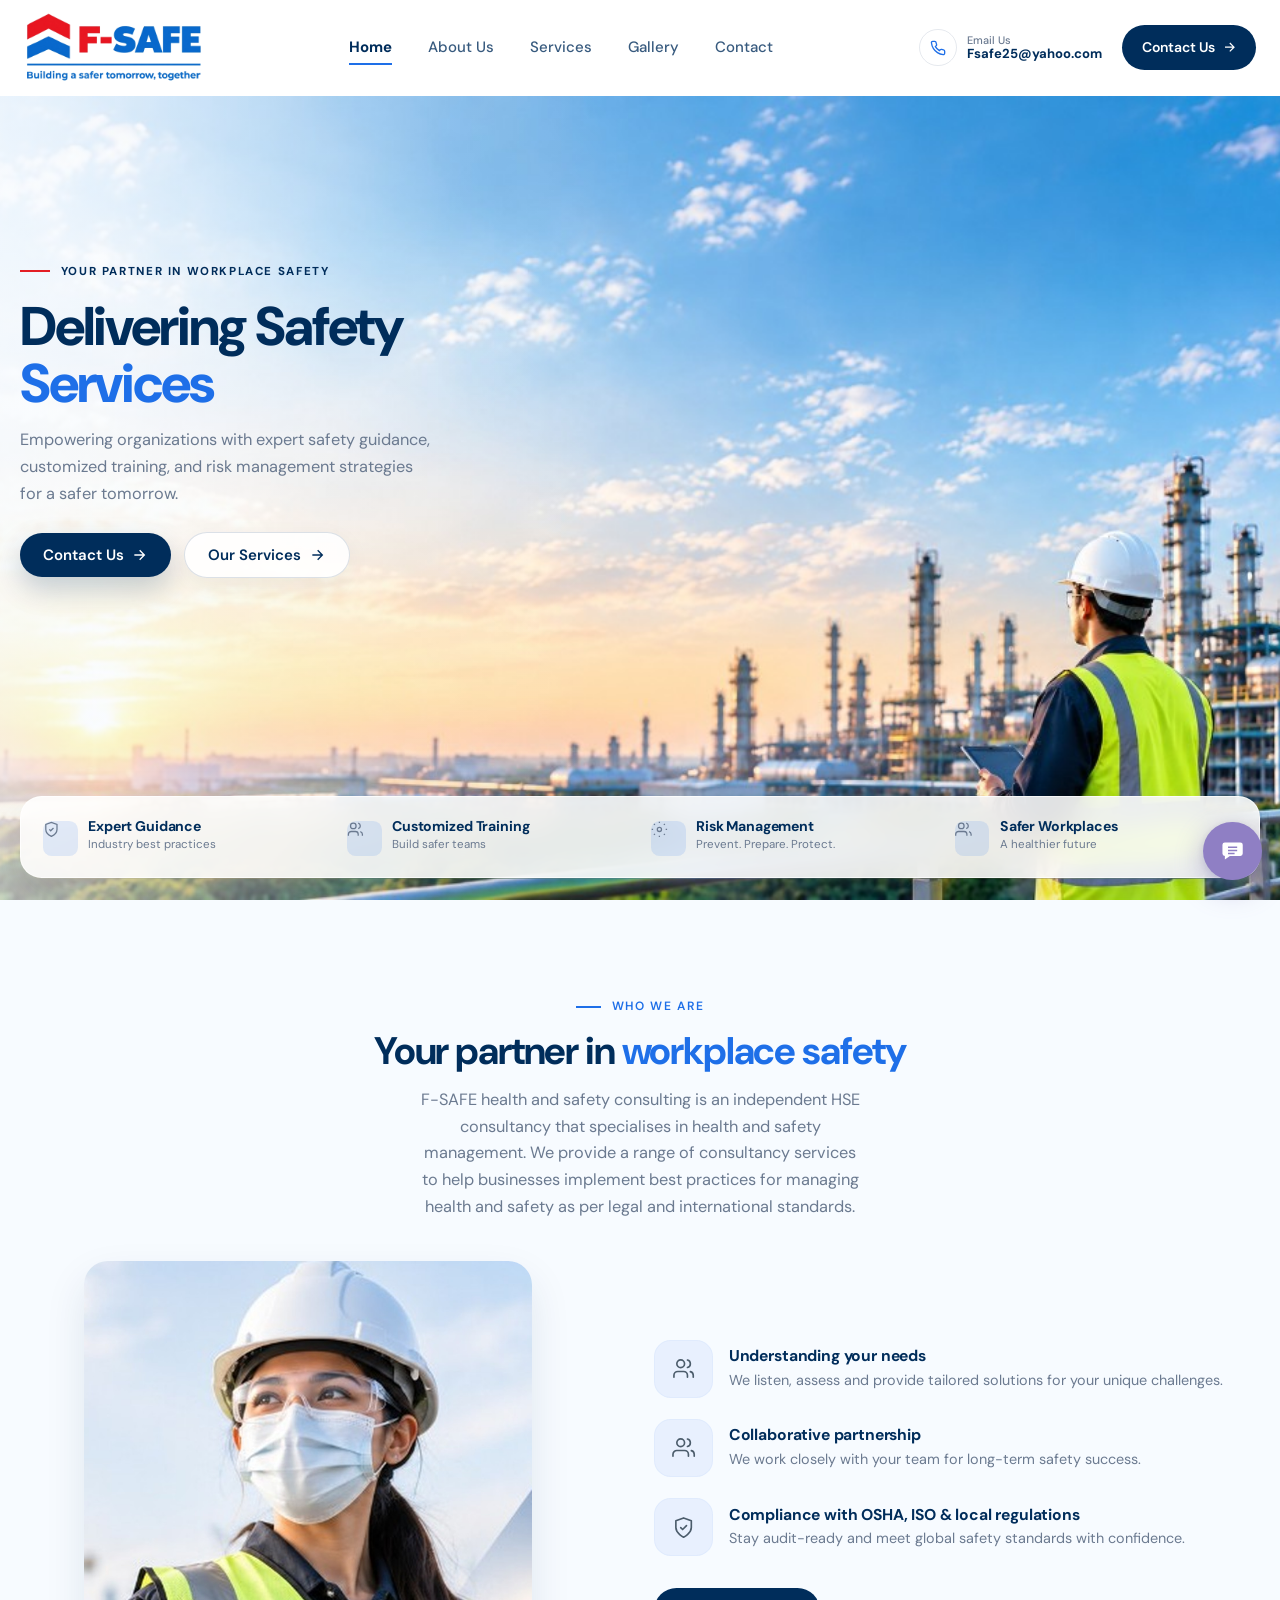
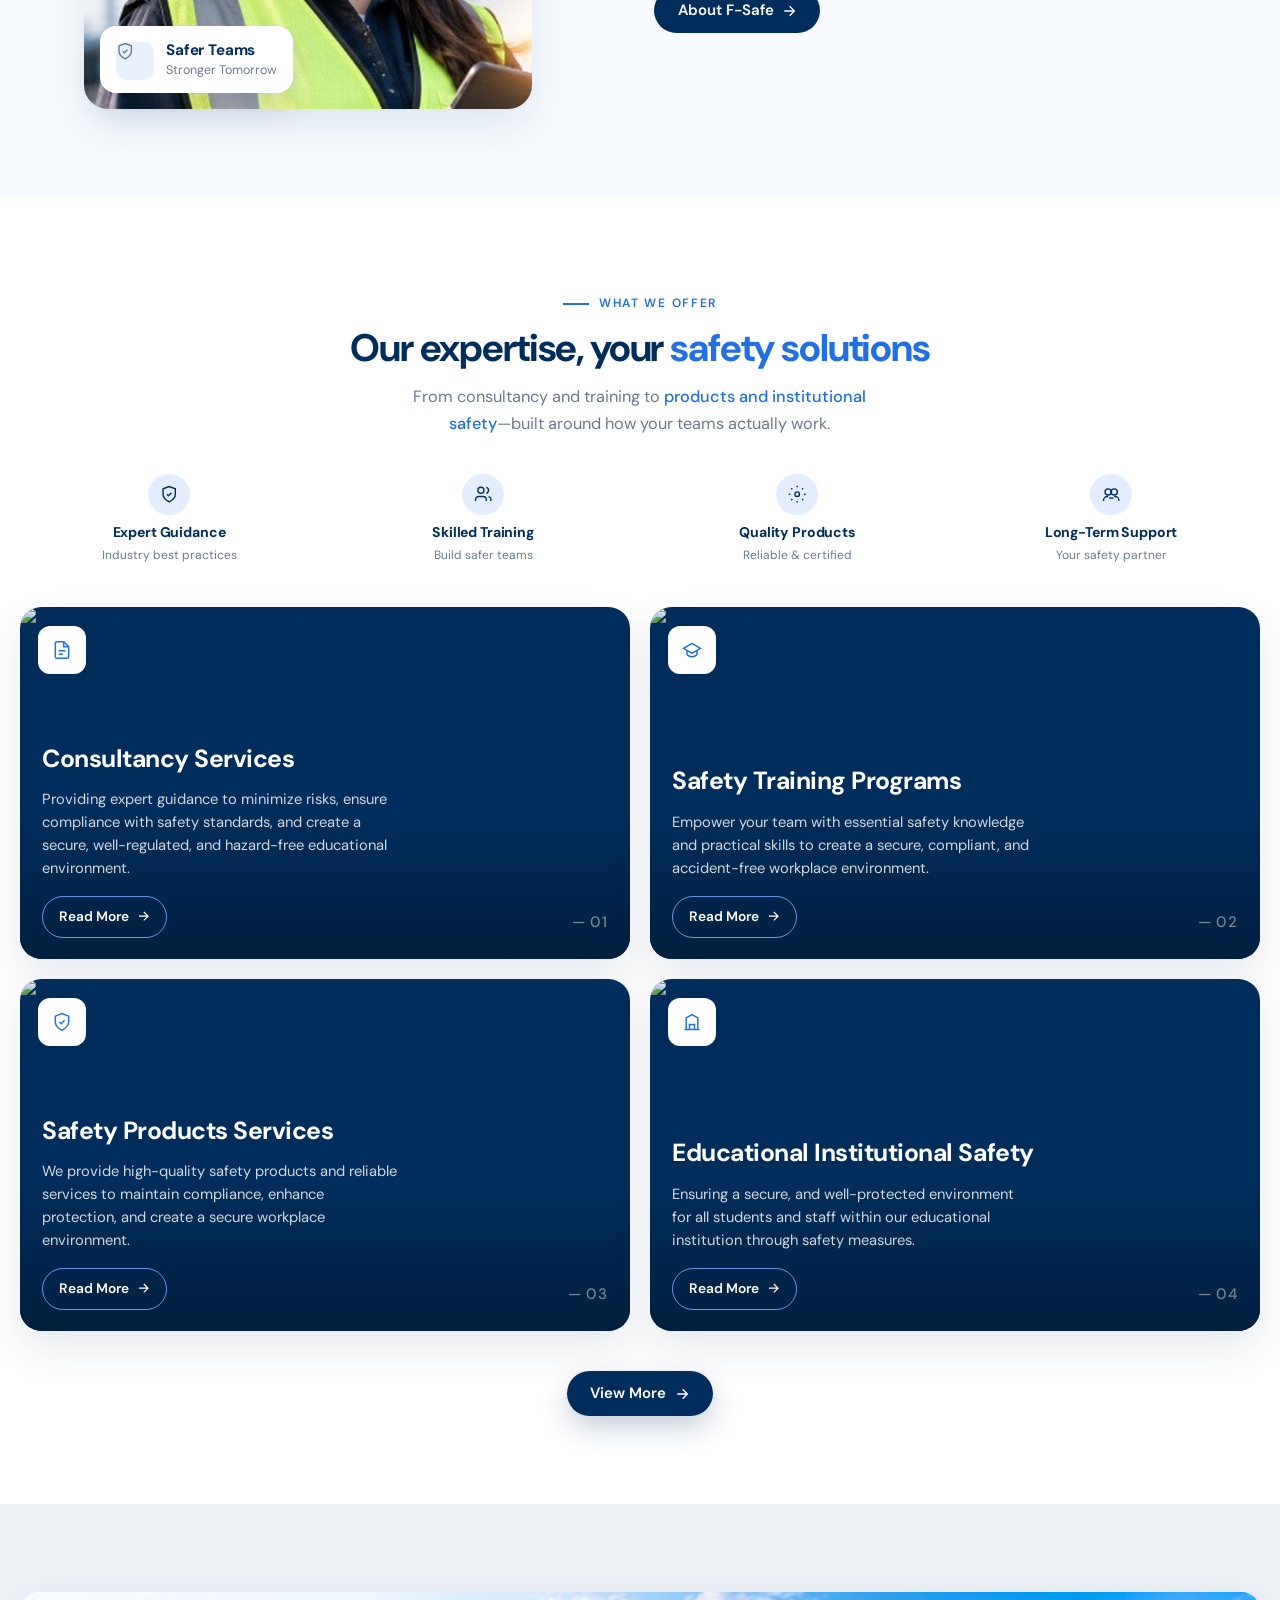
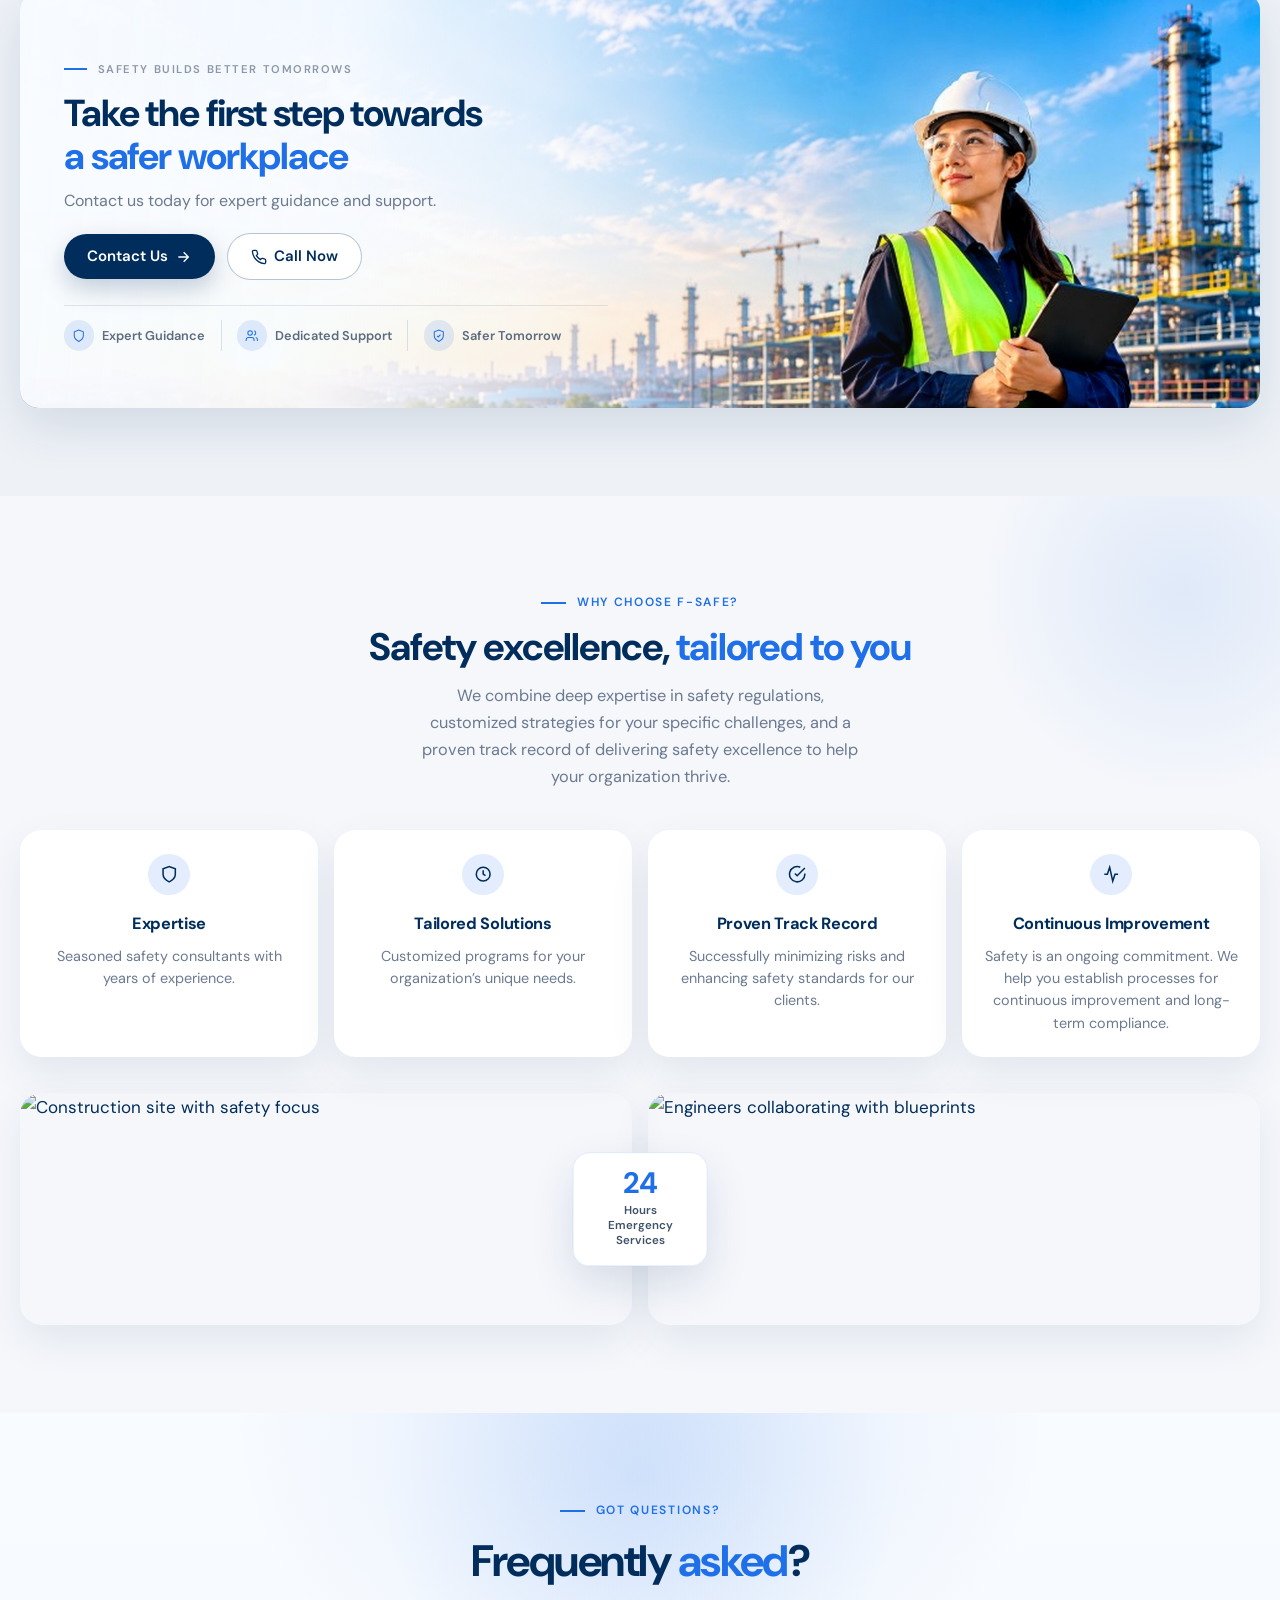
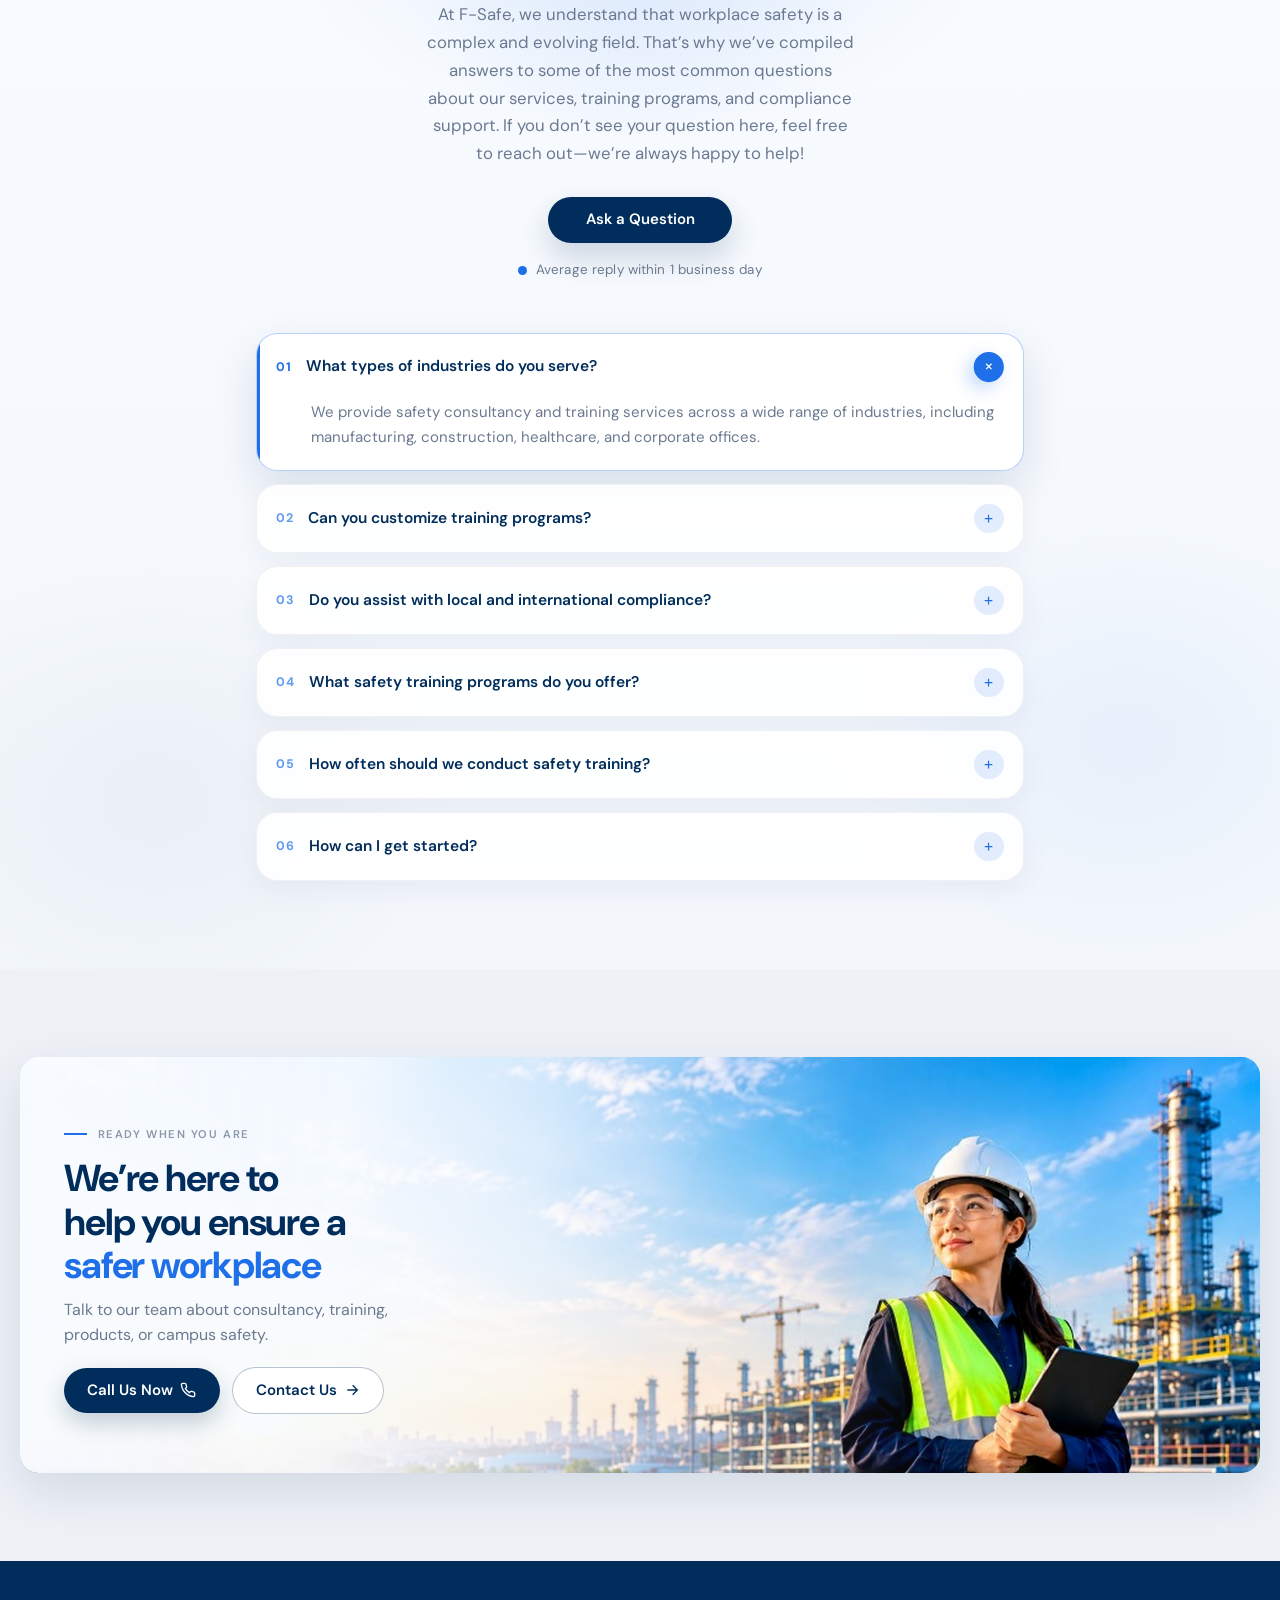
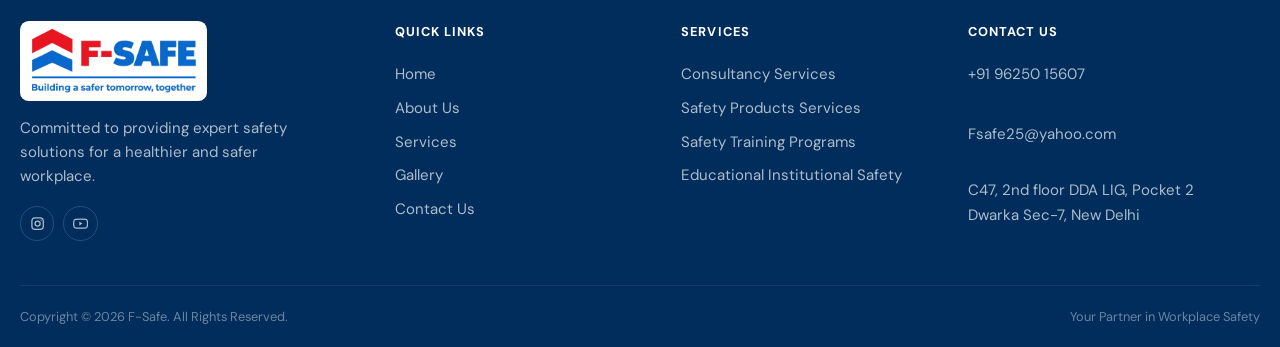
==== index.html @ df0deb04 "Update stylesheet version to v35 across all HTML files; enhance floating contact button functionalit" ====
<!DOCTYPE html>
<html lang="en">
  <head>
    <meta charset="UTF-8" />
    <meta name="viewport" content="width=device-width, initial-scale=1.0" />
    <title>F-Safe | Workplace Safety Consultancy</title>
    <meta
      name="description"
      content="F-Safe delivers expert HSE consultancy, safety training, products, and educational institution safety across India."
    />
    <link rel="preconnect" href="https://fonts.googleapis.com" />
    <link rel="preconnect" href="https://fonts.gstatic.com" crossorigin />
    <link
      href="https://fonts.googleapis.com/css2?family=Caveat:wght@600;700&family=DM+Sans:ital,opsz,wght@0,9..40,400;0,9..40,500;0,9..40,600;0,9..40,700;1,9..40,400&display=swap"
      rel="stylesheet"
    />
    <link rel="stylesheet" href="css/styles.css?v=35" />
  </head>
  <body class="is-loading">
    <div class="preloader" aria-hidden="true">
      <div class="preloader__core">
        <span class="preloader__mark" aria-hidden="true">
          <img src="assets/logo.png?v=9" alt="" width="944" height="380" />
        </span>
        <div class="preloader__bar" aria-hidden="true"><span></span></div>
      </div>
    </div>

    <header class="site-header">
      <div class="container header-bar">
        <a class="logo" href="index.html" aria-label="F-Safe home">
            <img src="assets/logo.png?v=9" alt="F-SAFE" width="944" height="380" />
          </a>
        <button class="nav-toggle" type="button" aria-label="Open menu" aria-expanded="false">
          <span></span>
        </button>
        <nav class="nav" aria-label="Primary">
          <div class="nav__links">
            <a class="is-active" href="index.html">Home</a>
            <a href="about.html">About Us</a>
            <a href="services.html">Services</a>
            <a href="gallery.html">Gallery</a>
            <a href="contact.html">Contact</a>
          </div>
          <div class="nav__aside">
            <a class="nav-email" href="mailto:Fsafe25@yahoo.com">
              <span class="nav-email__icon" aria-hidden="true">
                <svg viewBox="0 0 24 24" fill="none" stroke="currentColor" stroke-width="2">
                  <path
                    d="M22 16.92v3a2 2 0 0 1-2.18 2 19.79 19.79 0 0 1-8.63-3.07 19.5 19.5 0 0 1-6-6A19.79 19.79 0 0 1 2.12 4.18 2 2 0 0 1 4.11 2h3a2 2 0 0 1 2 1.72c.13.96.37 1.9.72 2.81a2 2 0 0 1-.45 2.11L8.09 9.91a16 16 0 0 0 6 6l1.27-1.27a2 2 0 0 1 2.11-.45c.91.35 1.85.59 2.81.72A2 2 0 0 1 22 16.92z"
                  />
                </svg>
              </span>
              <span>
                <small>Email Us</small>
                <strong>Fsafe25@yahoo.com</strong>
              </span>
            </a>
            <a class="nav-cta" href="contact.html">
              Contact Us
              <svg viewBox="0 0 24 24" fill="none" stroke="currentColor" stroke-width="2">
                <path d="M5 12h14M13 5l7 7-7 7" />
              </svg>
            </a>
          </div>
        </nav>
      </div>
    </header>

    <main>
      <section class="hero">
        <div class="hero__bg" aria-hidden="true">
          <img src="assets/hero-bg.jpg" alt="" width="1024" height="576" decoding="async" fetchpriority="high" />
        </div>
        <div class="hero__grid">
          <div class="hero__content">
            <p class="hero__eyebrow reveal-hero">
              <span></span>
              Your Partner in Workplace Safety
            </p>
            <h1 class="reveal-hero">
              Delivering Safety
              <span>Services</span>
            </h1>
            <p class="reveal-hero hero__lead">
              Empowering organizations with expert safety guidance, customized training, and risk
              management strategies for a safer tomorrow.
            </p>
            <div class="btn-row reveal-hero">
              <a class="btn btn--navy" href="contact.html">
                Contact Us
                <svg viewBox="0 0 24 24" fill="none" stroke="currentColor" stroke-width="2">
                  <path d="M5 12h14M13 5l7 7-7 7" />
                </svg>
              </a>
              <a class="btn btn--story" href="services.html">
                Our Services
                <svg viewBox="0 0 24 24" fill="none" stroke="currentColor" stroke-width="2">
                  <path d="M5 12h14M13 5l7 7-7 7" />
                </svg>
              </a>
            </div>
          </div>
        </div>

        <div class="container">
          <div class="hero__features reveal">
            <div class="hero__feature">
              <span class="hero__feature-icon" aria-hidden="true">
                <svg viewBox="0 0 24 24" fill="none" stroke="currentColor" stroke-width="1.8">
                  <path d="M12 22s8-4 8-10V5l-8-3-8 3v7c0 6 8 10 8 10z" />
                  <path d="m9 12 2 2 4-4" />
                </svg>
              </span>
              <div>
                <strong>Expert Guidance</strong>
                <span>Industry best practices</span>
              </div>
            </div>
            <div class="hero__feature">
              <span class="hero__feature-icon" aria-hidden="true">
                <svg viewBox="0 0 24 24" fill="none" stroke="currentColor" stroke-width="1.8">
                  <path d="M16 21v-2a4 4 0 0 0-4-4H6a4 4 0 0 0-4 4v2" />
                  <circle cx="9" cy="7" r="4" />
                  <path d="M22 21v-2a4 4 0 0 0-3-3.87M16 3.13a4 4 0 0 1 0 7.75" />
                </svg>
              </span>
              <div>
                <strong>Customized Training</strong>
                <span>Build safer teams</span>
              </div>
            </div>
            <div class="hero__feature">
              <span class="hero__feature-icon" aria-hidden="true">
                <svg viewBox="0 0 24 24" fill="none" stroke="currentColor" stroke-width="1.8">
                  <circle cx="12" cy="12" r="3" />
                  <path
                    d="M12 1v2M12 21v2M4.2 4.2l1.4 1.4M18.4 18.4l1.4 1.4M1 12h2M21 12h2M4.2 19.8l1.4-1.4M18.4 5.6l1.4-1.4"
                  />
                </svg>
              </span>
              <div>
                <strong>Risk Management</strong>
                <span>Prevent. Prepare. Protect.</span>
              </div>
            </div>
            <div class="hero__feature">
              <span class="hero__feature-icon" aria-hidden="true">
                <svg viewBox="0 0 24 24" fill="none" stroke="currentColor" stroke-width="1.8">
                  <path d="M17 21v-2a4 4 0 0 0-4-4H5a4 4 0 0 0-4 4v2" />
                  <circle cx="9" cy="7" r="4" />
                  <path d="M23 21v-2a4 4 0 0 0-3-3.87" />
                  <path d="M16 3.13a4 4 0 0 1 0 7.75" />
                </svg>
              </span>
              <div>
                <strong>Safer Workplaces</strong>
                <span>A healthier future</span>
              </div>
            </div>
          </div>
        </div>
      </section>

      <section class="about-strip" id="about">
        <div class="container">
          <div class="section-head reveal">
            <p class="section-label">Who We Are</p>
            <h2 class="section-title">Your partner in <span>workplace safety</span></h2>
            <p class="section-lead">
              F-SAFE health and safety consulting is an independent HSE consultancy that specialises
              in health and safety management. We provide a range of consultancy services to help
              businesses implement best practices for managing health and safety as per legal and
              international standards.
            </p>
          </div>
          <div class="about-grid">
            <div class="about-visual reveal">
              <img
                class="about-visual__main"
                src="assets/about-main.jpg"
                alt="Safety professional in protective gear"
                width="777"
                height="1024"
              />
              <div class="about-chip">
                <span class="about-chip__icon" aria-hidden="true">
                  <svg viewBox="0 0 24 24" fill="none" stroke="currentColor" stroke-width="1.8">
                    <path d="M12 22s8-4 8-10V5l-8-3-8 3v7c0 6 8 10 8 10z" />
                    <path d="m9 12 2 2 4-4" />
                  </svg>
                </span>
                <div>
                  <strong>Safer Teams</strong>
                  <span>Stronger Tomorrow</span>
                </div>
              </div>
            </div>
            <div class="about-copy reveal reveal-delay-1">
              <ul class="approach-list">
                <li>
                  <span class="approach-list__icon" aria-hidden="true">
                    <svg viewBox="0 0 24 24" fill="none" stroke="currentColor" stroke-width="1.7" stroke-linecap="round" stroke-linejoin="round">
                      <path d="M16 21v-2a4 4 0 0 0-4-4H6a4 4 0 0 0-4 4v2" />
                      <circle cx="9" cy="7" r="4" />
                      <path d="M22 21v-2a4 4 0 0 0-3-3.87M16 3.13a4 4 0 0 1 0 7.75" />
                    </svg>
                  </span>
                  <div>
                    <strong>Understanding your needs</strong>
                    <span>We listen, assess and provide tailored solutions for your unique challenges.</span>
                  </div>
                </li>
                <li>
                  <span class="approach-list__icon" aria-hidden="true">
                    <svg viewBox="0 0 24 24" fill="none" stroke="currentColor" stroke-width="1.7" stroke-linecap="round" stroke-linejoin="round">
                      <path d="M17 21v-2a4 4 0 0 0-4-4H5a4 4 0 0 0-4 4v2" />
                      <circle cx="9" cy="7" r="4" />
                      <path d="M23 21v-2a4 4 0 0 0-3-3.87" />
                      <path d="M16 3.13a4 4 0 0 1 0 7.75" />
                    </svg>
                  </span>
                  <div>
                    <strong>Collaborative partnership</strong>
                    <span>We work closely with your team for long-term safety success.</span>
                  </div>
                </li>
                <li>
                  <span class="approach-list__icon" aria-hidden="true">
                    <svg viewBox="0 0 24 24" fill="none" stroke="currentColor" stroke-width="1.7" stroke-linecap="round" stroke-linejoin="round">
                      <path d="M12 22s8-4 8-10V5l-8-3-8 3v7c0 6 8 10 8 10z" />
                      <path d="m9 12 2 2 4-4" />
                    </svg>
                  </span>
                  <div>
                    <strong>Compliance with OSHA, ISO &amp; local regulations</strong>
                    <span>Stay audit-ready and meet global safety standards with confidence.</span>
                  </div>
                </li>
              </ul>
              <a class="btn btn--dark" href="about.html">
                About F-Safe
                <svg viewBox="0 0 24 24" fill="none" stroke="currentColor" stroke-width="2">
                  <path d="M5 12h14M13 5l7 7-7 7" />
                </svg>
              </a>
            </div>
          </div>
        </div>
      </section>

      <section class="services" id="services">
        <div class="container">
          <div class="services-top reveal">
            <div class="services-intro">
              <p class="section-label">What We Offer</p>
              <h2 class="section-title">
                Our expertise, your <span>safety solutions</span>
              </h2>
              <p class="section-lead">
                From consultancy and training to
                <span>products and institutional safety</span>—built around how your teams actually
                work.
              </p>
            </div>
            <div class="services-pills">
              <div class="services-pill">
                <span class="services-pill__icon" aria-hidden="true">
                  <svg viewBox="0 0 24 24" fill="none" stroke="currentColor" stroke-width="1.8">
                    <path d="M12 22s8-4 8-10V5l-8-3-8 3v7c0 6 8 10 8 10z" />
                    <path d="m9 12 2 2 4-4" />
                  </svg>
                </span>
                <strong>Expert Guidance</strong>
                <span>Industry best practices</span>
              </div>
              <div class="services-pill">
                <span class="services-pill__icon" aria-hidden="true">
                  <svg viewBox="0 0 24 24" fill="none" stroke="currentColor" stroke-width="1.8">
                    <path d="M16 21v-2a4 4 0 0 0-4-4H6a4 4 0 0 0-4 4v2" />
                    <circle cx="9" cy="7" r="4" />
                    <path d="M22 21v-2a4 4 0 0 0-3-3.87M16 3.13a4 4 0 0 1 0 7.75" />
                  </svg>
                </span>
                <strong>Skilled Training</strong>
                <span>Build safer teams</span>
              </div>
              <div class="services-pill">
                <span class="services-pill__icon" aria-hidden="true">
                  <svg viewBox="0 0 24 24" fill="none" stroke="currentColor" stroke-width="1.8">
                    <circle cx="12" cy="12" r="3" />
                    <path
                      d="M12 1v2M12 21v2M4.2 4.2l1.4 1.4M18.4 18.4l1.4 1.4M1 12h2M21 12h2M4.2 19.8l1.4-1.4M18.4 5.6l1.4-1.4"
                    />
                  </svg>
                </span>
                <strong>Quality Products</strong>
                <span>Reliable &amp; certified</span>
              </div>
              <div class="services-pill">
                <span class="services-pill__icon" aria-hidden="true">
                  <svg viewBox="0 0 24 24" fill="none" stroke="currentColor" stroke-width="1.8">
                    <path d="M8 13a4 4 0 1 1 0-8 4 4 0 0 1 0 8z" />
                    <path d="M16 13a4 4 0 1 0 0-8 4 4 0 0 0 0 8z" />
                    <path d="M2 21v-1a5 5 0 0 1 5-5h1" />
                    <path d="M22 21v-1a5 5 0 0 0-5-5h-1" />
                    <path d="M9 17h6" />
                  </svg>
                </span>
                <strong>Long-Term Support</strong>
                <span>Your safety partner</span>
              </div>
            </div>
          </div>

          <div class="service-grid">
            <article class="offer-card reveal">
              <img
                src="https://images.unsplash.com/photo-1454165804606-c3d57bc86b40?auto=format&fit=crop&w=1200&q=85"
                alt="Consultants reviewing safety documentation at a desk"
                width="1200"
                height="800"
              />
              <span class="offer-card__icon" aria-hidden="true">
                <svg viewBox="0 0 24 24" fill="none" stroke="currentColor" stroke-width="1.8">
                  <path d="M14 2H6a2 2 0 0 0-2 2v16a2 2 0 0 0 2 2h12a2 2 0 0 0 2-2V8z" />
                  <path d="M14 2v6h6M8 13h8M8 17h5" />
                </svg>
              </span>
              <div class="offer-card__content">
                <div>
                  <h3>Consultancy Services</h3>
                  <p>
                    Providing expert guidance to minimize risks, ensure compliance with safety
                    standards, and create a secure, well-regulated, and hazard-free educational
                    environment.
                  </p>
                  <a class="offer-card__btn" href="consultancy-services.html">
                    Read More
                    <svg viewBox="0 0 24 24" fill="none" stroke="currentColor" stroke-width="2">
                      <path d="M5 12h14M13 5l7 7-7 7" />
                    </svg>
                  </a>
                </div>
                <span class="offer-card__num" aria-hidden="true">— 01</span>
              </div>
            </article>

            <article class="offer-card reveal reveal-delay-1">
              <img
                src="https://images.unsplash.com/photo-1521737711867-e3b97375f902?auto=format&fit=crop&w=1200&q=85"
                alt="Safety training session with instructor and team"
                width="1200"
                height="800"
              />
              <span class="offer-card__icon" aria-hidden="true">
                <svg viewBox="0 0 24 24" fill="none" stroke="currentColor" stroke-width="1.8">
                  <path d="M22 10 12 4 2 10l10 6 10-6z" />
                  <path d="M6 12v5c0 1 3 3 6 3s6-2 6-3v-5" />
                </svg>
              </span>
              <div class="offer-card__content">
                <div>
                  <h3>Safety Training Programs</h3>
                  <p>
                    Empower your team with essential safety knowledge and practical skills to create
                    a secure, compliant, and accident-free workplace environment.
                  </p>
                  <a class="offer-card__btn" href="safety-training-programs.html">
                    Read More
                    <svg viewBox="0 0 24 24" fill="none" stroke="currentColor" stroke-width="2">
                      <path d="M5 12h14M13 5l7 7-7 7" />
                    </svg>
                  </a>
                </div>
                <span class="offer-card__num" aria-hidden="true">— 02</span>
              </div>
            </article>

            <article class="offer-card reveal reveal-delay-2">
              <img
                src="https://images.unsplash.com/photo-1581092160562-40aa08e78837?auto=format&fit=crop&w=1200&q=85"
                alt="Industrial safety products and protective equipment"
                width="1200"
                height="800"
              />
              <span class="offer-card__icon" aria-hidden="true">
                <svg viewBox="0 0 24 24" fill="none" stroke="currentColor" stroke-width="1.8">
                  <path d="M12 22s8-4 8-10V5l-8-3-8 3v7c0 6 8 10 8 10z" />
                  <path d="m9 12 2 2 4-4" />
                </svg>
              </span>
              <div class="offer-card__content">
                <div>
                  <h3>Safety Products Services</h3>
                  <p>
                    We provide high-quality safety products and reliable services to maintain
                    compliance, enhance protection, and create a secure workplace environment.
                  </p>
                  <a class="offer-card__btn" href="safety-products-services.html">
                    Read More
                    <svg viewBox="0 0 24 24" fill="none" stroke="currentColor" stroke-width="2">
                      <path d="M5 12h14M13 5l7 7-7 7" />
                    </svg>
                  </a>
                </div>
                <span class="offer-card__num" aria-hidden="true">— 03</span>
              </div>
            </article>

            <article class="offer-card reveal reveal-delay-3">
              <img
                src="https://images.unsplash.com/photo-1497633762265-9d179a990aa6?auto=format&fit=crop&w=1200&q=85"
                alt="Educational institution campus safety"
                width="1200"
                height="800"
              />
              <span class="offer-card__icon" aria-hidden="true">
                <svg viewBox="0 0 24 24" fill="none" stroke="currentColor" stroke-width="1.8">
                  <path d="M3 21h18" />
                  <path d="M5 21V7l7-4 7 4v14" />
                  <path d="M9 21v-6h6v6" />
                </svg>
              </span>
              <div class="offer-card__content">
                <div>
                  <h3>Educational Institutional Safety</h3>
                  <p>
                    Ensuring a secure, and well-protected environment for all students and staff
                    within our educational institution through safety measures.
                  </p>
                  <a class="offer-card__btn" href="educational-institutional-safety.html">
                    Read More
                    <svg viewBox="0 0 24 24" fill="none" stroke="currentColor" stroke-width="2">
                      <path d="M5 12h14M13 5l7 7-7 7" />
                    </svg>
                  </a>
                </div>
                <span class="offer-card__num" aria-hidden="true">— 04</span>
              </div>
            </article>
          </div>

          <div class="services-more reveal">
            <a class="btn btn--navy" href="services.html">
              View More
              <svg viewBox="0 0 24 24" fill="none" stroke="currentColor" stroke-width="2">
                <path d="M5 12h14M13 5l7 7-7 7" />
              </svg>
            </a>
          </div>
        </div>
      </section>

      <section class="cta-band">
        <div class="container">
          <div class="cta-band__inner reveal">
            <div class="cta-band__media" aria-hidden="true">
              <img src="assets/cta-band.jpg?v=4" alt="" width="1920" height="720" />
            </div>
            <div class="cta-band__content">
              <div class="cta-band__copy">
                <p class="cta-band__eyebrow">
                  <span></span>
                  Safety builds better tomorrows
                </p>
                <h2>
                  Take the first step towards
                  <span>a safer workplace</span>
                </h2>
                <p class="cta-band__lead">
                  Contact us today for expert guidance and support.
                </p>
              </div>

              <div class="cta-band__actions btn-row">
                <a class="btn btn--cta-primary" href="contact.html">
                  Contact Us
                  <svg viewBox="0 0 24 24" fill="none" stroke="currentColor" stroke-width="2">
                    <path d="M5 12h14M13 5l7 7-7 7" />
                  </svg>
                </a>
                <a class="btn btn--cta-outline" href="tel:+919625015607">
                  <svg viewBox="0 0 24 24" fill="none" stroke="currentColor" stroke-width="2" aria-hidden="true">
                    <path
                      d="M22 16.92v3a2 2 0 0 1-2.18 2 19.79 19.79 0 0 1-8.63-3.07 19.5 19.5 0 0 1-6-6A19.79 19.79 0 0 1 2.12 4.18 2 2 0 0 1 4.11 2h3a2 2 0 0 1 2 1.72c.13.96.37 1.9.72 2.81a2 2 0 0 1-.45 2.11L8.09 9.91a16 16 0 0 0 6 6l1.27-1.27a2 2 0 0 1 2.11-.45c.91.35 1.85.59 2.81.72A2 2 0 0 1 22 16.92z"
                    />
                  </svg>
                  Call Now
                </a>
              </div>

              <ul class="cta-band__perks">
                <li>
                  <span class="cta-band__perk-icon" aria-hidden="true">
                    <svg viewBox="0 0 24 24" fill="none" stroke="currentColor" stroke-width="1.8">
                      <path d="M12 22s8-4 8-10V5l-8-3-8 3v7c0 6 8 10 8 10z" />
                    </svg>
                  </span>
                  Expert Guidance
                </li>
                <li>
                  <span class="cta-band__perk-icon" aria-hidden="true">
                    <svg viewBox="0 0 24 24" fill="none" stroke="currentColor" stroke-width="1.8">
                      <path d="M16 21v-2a4 4 0 0 0-4-4H6a4 4 0 0 0-4 4v2" />
                      <circle cx="9" cy="7" r="4" />
                      <path d="M22 21v-2a4 4 0 0 0-3-3.87M16 3.13a4 4 0 0 1 0 7.75" />
                    </svg>
                  </span>
                  Dedicated Support
                </li>
                <li>
                  <span class="cta-band__perk-icon" aria-hidden="true">
                    <svg viewBox="0 0 24 24" fill="none" stroke="currentColor" stroke-width="1.8">
                      <path d="M12 22s8-4 8-10V5l-8-3-8 3v7c0 6 8 10 8 10z" />
                      <path d="m9 12 2 2 4-4" />
                    </svg>
                  </span>
                  Safer Tomorrow
                </li>
              </ul>
            </div>
          </div>
        </div>
      </section>

      <section class="why">
        <div class="container">
          <div class="section-head section-head--center reveal">
            <p class="section-label">Why Choose F-Safe?</p>
            <h2 class="section-title">Safety excellence, <span>tailored to you</span></h2>
            <p class="section-lead">
              We combine deep expertise in safety regulations, customized strategies for your
              specific challenges, and a proven track record of delivering safety excellence to help
              your organization thrive.
            </p>
          </div>
          <div class="why-grid">
            <article class="why-item reveal">
              <div class="why-item__icon">
                <svg viewBox="0 0 24 24" fill="none" stroke="currentColor" stroke-width="2">
                  <path d="M12 22s8-4 8-10V5l-8-3-8 3v7c0 6 8 10 8 10z" />
                </svg>
              </div>
              <h3>Expertise</h3>
              <p>Seasoned safety consultants with years of experience.</p>
            </article>
            <article class="why-item reveal reveal-delay-1">
              <div class="why-item__icon">
                <svg viewBox="0 0 24 24" fill="none" stroke="currentColor" stroke-width="2">
                  <circle cx="12" cy="12" r="9" />
                  <path d="M12 7v5l3 2" />
                </svg>
              </div>
              <h3>Tailored Solutions</h3>
              <p>Customized programs for your organization’s unique needs.</p>
            </article>
            <article class="why-item reveal reveal-delay-2">
              <div class="why-item__icon">
                <svg viewBox="0 0 24 24" fill="none" stroke="currentColor" stroke-width="2">
                  <path d="M22 11.08V12a10 10 0 1 1-5.93-9.14" />
                  <path d="M22 4 12 14.01l-3-3" />
                </svg>
              </div>
              <h3>Proven Track Record</h3>
              <p>Successfully minimizing risks and enhancing safety standards for our clients.</p>
            </article>
            <article class="why-item reveal reveal-delay-3">
              <div class="why-item__icon">
                <svg viewBox="0 0 24 24" fill="none" stroke="currentColor" stroke-width="2">
                  <path d="M3 12h4l3-9 4 18 3-9h4" />
                </svg>
              </div>
              <h3>Continuous Improvement</h3>
              <p>
                Safety is an ongoing commitment. We help you establish processes for continuous
                improvement and long-term compliance.
              </p>
            </article>
          </div>
          <div class="why-split reveal">
            <img
              src="https://images.unsplash.com/photo-1541888946425-d81bb19240f5?auto=format&fit=crop&w=1000&q=85"
              alt="Construction site with safety focus"
              width="1000"
              height="640"
            />
            <img
              src="https://images.unsplash.com/photo-1581092918056-0c4c3acd3789?auto=format&fit=crop&w=1000&q=85"
              alt="Engineers collaborating with blueprints"
              width="1000"
              height="640"
            />
            <div class="emergency-chip">
              <strong>24</strong>
              <span>Hours Emergency Services</span>
            </div>
          </div>
        </div>
      </section>

      <section class="faq" id="faq" data-faq>
        <div class="faq__glow" aria-hidden="true"></div>
        <div class="container faq-layout">
          <div class="faq-intro faq-layout__row reveal">
            <p class="section-label">Got Questions?</p>
            <h2 class="section-title">Frequently <span>asked</span>?</h2>
            <p class="section-lead">
              At F-Safe, we understand that workplace safety is a complex and evolving field. That’s
              why we’ve compiled answers to some of the most common questions about our services,
              training programs, and compliance support. If you don’t see your question here, feel
              free to reach out—we’re always happy to help!
            </p>
            <div class="faq-intro__actions">
              <a class="btn btn--dark" href="contact.html">Ask a Question</a>
              <p class="faq-intro__hint">
                <span class="faq-intro__pulse" aria-hidden="true"></span>
                Average reply within 1 business day
              </p>
            </div>
          </div>

          <div class="faq-list faq-layout__row" role="list">
            <article class="faq-item is-open" style="--faq-i: 0" role="listitem">
              <button
                type="button"
                class="faq-item__trigger"
                aria-expanded="true"
                aria-controls="faq-panel-1"
                id="faq-trigger-1"
              >
                <span class="faq-item__index" aria-hidden="true">01</span>
                <span class="faq-item__q">What types of industries do you serve?</span>
                <span class="faq-item__icon" aria-hidden="true">
                  <svg viewBox="0 0 24 24" fill="none" stroke="currentColor" stroke-width="2.25">
                    <path d="M12 5v14M5 12h14" />
                  </svg>
                </span>
              </button>
              <div class="faq-item__panel" id="faq-panel-1" role="region" aria-labelledby="faq-trigger-1">
                <div class="faq-item__panel-inner">
                  <p>
                    We provide safety consultancy and training services across a wide range of
                    industries, including manufacturing, construction, healthcare, and corporate
                    offices.
                  </p>
                </div>
              </div>
            </article>

            <article class="faq-item" style="--faq-i: 1" role="listitem">
              <button
                type="button"
                class="faq-item__trigger"
                aria-expanded="false"
                aria-controls="faq-panel-2"
                id="faq-trigger-2"
              >
                <span class="faq-item__index" aria-hidden="true">02</span>
                <span class="faq-item__q">Can you customize training programs?</span>
                <span class="faq-item__icon" aria-hidden="true">
                  <svg viewBox="0 0 24 24" fill="none" stroke="currentColor" stroke-width="2.25">
                    <path d="M12 5v14M5 12h14" />
                  </svg>
                </span>
              </button>
              <div class="faq-item__panel" id="faq-panel-2" role="region" aria-labelledby="faq-trigger-2">
                <div class="faq-item__panel-inner">
                  <p>
                    Absolutely. Programs are tailored to the specific safety challenges and
                    requirements of your workplace.
                  </p>
                </div>
              </div>
            </article>

            <article class="faq-item" style="--faq-i: 2" role="listitem">
              <button
                type="button"
                class="faq-item__trigger"
                aria-expanded="false"
                aria-controls="faq-panel-3"
                id="faq-trigger-3"
              >
                <span class="faq-item__index" aria-hidden="true">03</span>
                <span class="faq-item__q">Do you assist with local and international compliance?</span>
                <span class="faq-item__icon" aria-hidden="true">
                  <svg viewBox="0 0 24 24" fill="none" stroke="currentColor" stroke-width="2.25">
                    <path d="M12 5v14M5 12h14" />
                  </svg>
                </span>
              </button>
              <div class="faq-item__panel" id="faq-panel-3" role="region" aria-labelledby="faq-trigger-3">
                <div class="faq-item__panel-inner">
                  <p>
                    Yes. We help organizations comply with local regulations and international
                    standards such as OSHA and ISO.
                  </p>
                </div>
              </div>
            </article>

            <article class="faq-item" style="--faq-i: 3" role="listitem">
              <button
                type="button"
                class="faq-item__trigger"
                aria-expanded="false"
                aria-controls="faq-panel-4"
                id="faq-trigger-4"
              >
                <span class="faq-item__index" aria-hidden="true">04</span>
                <span class="faq-item__q">What safety training programs do you offer?</span>
                <span class="faq-item__icon" aria-hidden="true">
                  <svg viewBox="0 0 24 24" fill="none" stroke="currentColor" stroke-width="2.25">
                    <path d="M12 5v14M5 12h14" />
                  </svg>
                </span>
              </button>
              <div class="faq-item__panel" id="faq-panel-4" role="region" aria-labelledby="faq-trigger-4">
                <div class="faq-item__panel-inner">
                  <p>
                    Workplace safety, emergency response, fire safety, first aid, hazard
                    identification, and more—aligned to your industry.
                  </p>
                </div>
              </div>
            </article>

            <article class="faq-item" style="--faq-i: 4" role="listitem">
              <button
                type="button"
                class="faq-item__trigger"
                aria-expanded="false"
                aria-controls="faq-panel-5"
                id="faq-trigger-5"
              >
                <span class="faq-item__index" aria-hidden="true">05</span>
                <span class="faq-item__q">How often should we conduct safety training?</span>
                <span class="faq-item__icon" aria-hidden="true">
                  <svg viewBox="0 0 24 24" fill="none" stroke="currentColor" stroke-width="2.25">
                    <path d="M12 5v14M5 12h14" />
                  </svg>
                </span>
              </button>
              <div class="faq-item__panel" id="faq-panel-5" role="region" aria-labelledby="faq-trigger-5">
                <div class="faq-item__panel-inner">
                  <p>
                    Training should be conducted regularly, with refresher courses at least annually.
                    High-risk industries may need more frequent sessions.
                  </p>
                </div>
              </div>
            </article>

            <article class="faq-item" style="--faq-i: 5" role="listitem">
              <button
                type="button"
                class="faq-item__trigger"
                aria-expanded="false"
                aria-controls="faq-panel-6"
                id="faq-trigger-6"
              >
                <span class="faq-item__index" aria-hidden="true">06</span>
                <span class="faq-item__q">How can I get started?</span>
                <span class="faq-item__icon" aria-hidden="true">
                  <svg viewBox="0 0 24 24" fill="none" stroke="currentColor" stroke-width="2.25">
                    <path d="M12 5v14M5 12h14" />
                  </svg>
                </span>
              </button>
              <div class="faq-item__panel" id="faq-panel-6" role="region" aria-labelledby="faq-trigger-6">
                <div class="faq-item__panel-inner">
                  <p>
                    Reach out via our contact page or request a consultation—our team will guide you
                    to the right services.
                  </p>
                </div>
              </div>
            </article>
          </div>
        </div>
      </section>

      <section class="cta-band cta-band--finale">
        <div class="container">
          <div class="cta-band__inner reveal">
            <div class="cta-band__media" aria-hidden="true">
              <img src="assets/cta-band.jpg?v=4" alt="" width="1920" height="720" />
            </div>
            <div class="cta-band__content">
              <div class="cta-band__copy">
                <p class="cta-band__eyebrow">
                  <span></span>
                  Ready when you are
                </p>
                <h2>
                  We’re here to help you ensure a
                  <span>safer workplace</span>
                </h2>
                <p class="cta-band__lead">
                  Talk to our team about consultancy, training, products, or campus safety.
                </p>
              </div>
              <div class="cta-band__actions btn-row">
                <a class="btn btn--cta-primary" href="tel:+919625015607">
                  Call Us Now
                  <svg viewBox="0 0 24 24" fill="none" stroke="currentColor" stroke-width="2" aria-hidden="true">
                    <path
                      d="M22 16.92v3a2 2 0 0 1-2.18 2 19.79 19.79 0 0 1-8.63-3.07 19.5 19.5 0 0 1-6-6A19.79 19.79 0 0 1 2.12 4.18 2 2 0 0 1 4.11 2h3a2 2 0 0 1 2 1.72c.13.96.37 1.9.72 2.81a2 2 0 0 1-.45 2.11L8.09 9.91a16 16 0 0 0 6 6l1.27-1.27a2 2 0 0 1 2.11-.45c.91.35 1.85.59 2.81.72A2 2 0 0 1 22 16.92z"
                    />
                  </svg>
                </a>
                <a class="btn btn--cta-outline" href="contact.html">
                  Contact Us
                  <svg viewBox="0 0 24 24" fill="none" stroke="currentColor" stroke-width="2">
                    <path d="M5 12h14M13 5l7 7-7 7" />
                  </svg>
                </a>
              </div>
            </div>
          </div>
        </div>
      </section>
    </main>

    <footer class="site-footer">
      <div class="container footer-grid">
        <div class="footer-brand">
          <a class="logo" href="index.html" aria-label="F-Safe home">
            <img src="assets/logo.png?v=9" alt="F-SAFE" width="944" height="380" />
          </a>
          <p>Committed to providing expert safety solutions for a healthier and safer workplace.</p>
          <div class="socials">
            <a href="https://www.instagram.com/" target="_blank" rel="noopener" aria-label="Instagram">
              <svg viewBox="0 0 24 24" fill="none" stroke="currentColor" stroke-width="2">
                <rect x="3" y="3" width="18" height="18" rx="5" />
                <circle cx="12" cy="12" r="4" />
                <circle cx="17.5" cy="6.5" r="1" fill="currentColor" stroke="none" />
              </svg>
            </a>
            <a href="https://www.youtube.com/" target="_blank" rel="noopener" aria-label="YouTube">
              <svg viewBox="0 0 24 24" fill="none" stroke="currentColor" stroke-width="2">
                <path
                  d="M22.5 7.5a3 3 0 0 0-2.1-2.1C18.7 5 12 5 12 5s-6.7 0-8.4.4A3 3 0 0 0 1.5 7.5 31 31 0 0 0 1 12a31 31 0 0 0 .5 4.5 3 3 0 0 0 2.1 2.1C5.3 19 12 19 12 19s6.7 0 8.4-.4a3 3 0 0 0 2.1-2.1A31 31 0 0 0 23 12a31 31 0 0 0-.5-4.5z"
                />
                <path d="m10 15 5-3-5-3v6z" fill="currentColor" stroke="none" />
              </svg>
            </a>
          </div>
        </div>
        <div class="footer-col">
          <h4>Quick Links</h4>
          <a href="index.html">Home</a>
          <a href="about.html">About Us</a>
          <a href="services.html">Services</a>
          <a href="gallery.html">Gallery</a>
          <a href="contact.html">Contact Us</a>
        </div>
        <div class="footer-col">
          <h4>Services</h4>
          <a href="consultancy-services.html">Consultancy Services</a>
          <a href="safety-products-services.html">Safety Products Services</a>
          <a href="safety-training-programs.html">Safety Training Programs</a>
          <a href="educational-institutional-safety.html">Educational Institutional Safety</a>
        </div>
        <div class="footer-col">
          <h4>Contact Us</h4>
          <address>
            <a href="tel:+919625015607">+91 96250 15607</a><br />
            <a href="mailto:Fsafe25@yahoo.com">Fsafe25@yahoo.com</a><br />
            C47, 2nd floor DDA LIG, Pocket 2<br />
            Dwarka Sec-7, New Delhi
          </address>
        </div>
      </div>
      <div class="container footer-bottom">
        <span>Copyright © 2026 F-Safe. All Rights Reserved.</span>
        <span>Your Partner in Workplace Safety</span>
      </div>
    </footer>

    <div class="fab" data-fab>
      <button class="fab__toggle" type="button" aria-expanded="false" aria-label="Open messages">
        <svg class="fab__icon-chat" viewBox="0 0 24 24" fill="currentColor" aria-hidden="true"><path d="M4 3.5h16A2.5 2.5 0 0 1 22.5 6v9A2.5 2.5 0 0 1 20 17.5H9.2L4 21.2V17.5H4A2.5 2.5 0 0 1 1.5 15V6A2.5 2.5 0 0 1 4 3.5zm3.25 4.25v1.55h9.5V7.75h-9.5zm0 3.3v1.55h9.5v-1.55h-9.5zm0 3.3v1.55h6.8v-1.55H7.25z"/></svg>
        <svg class="fab__icon-close" viewBox="0 0 24 24" fill="none" stroke="currentColor" stroke-width="2.4" aria-hidden="true">
          <path d="M6 6l12 12M18 6 6 18" />
        </svg>
      </button>
      <div class="fab__menu" aria-hidden="true">
        <a
          class="fab__link fab__link--ig"
          href="https://www.instagram.com/"
          target="_blank"
          rel="noopener noreferrer"
          aria-label="Instagram"
        >
          <svg viewBox="0 0 24 24" fill="none" stroke="currentColor" stroke-width="2" aria-hidden="true">
            <rect x="3" y="3" width="18" height="18" rx="5" />
            <circle cx="12" cy="12" r="4" />
            <circle cx="17.5" cy="6.5" r="1" fill="currentColor" stroke="none" />
          </svg>
        </a>
        <a
          class="fab__link fab__link--fb"
          href="https://www.facebook.com/"
          target="_blank"
          rel="noopener noreferrer"
          aria-label="Facebook"
        >
          <svg viewBox="0 0 24 24" fill="currentColor" aria-hidden="true">
            <path d="M14 9h3V6h-3c-2.2 0-4 1.8-4 4v2H7v3h3v7h3v-7h3l1-3h-4V10c0-.6.4-1 1-1z" />
          </svg>
        </a>
        <a
          class="fab__link fab__link--wa"
          href="https://wa.me/919625015607"
          target="_blank"
          rel="noopener noreferrer"
          aria-label="Chat on WhatsApp"
        >
          <svg viewBox="0 0 24 24" fill="currentColor" aria-hidden="true">
            <path d="M20.5 3.5A11 11 0 0 0 3.3 17.7L2 22l4.4-1.2A11 11 0 1 0 20.5 3.5zm-8.5 17a9.1 9.1 0 0 1-4.6-1.3l-.3-.2-2.7.7.7-2.6-.2-.3a9.1 9.1 0 1 1 7.1 3.7zm5-6.8c-.3-.1-1.6-.8-1.9-.9s-.4-.1-.6.1-.7.9-.8 1-.3.2-.6.1a7.4 7.4 0 0 1-2.2-1.4 8.2 8.2 0 0 1-1.5-1.9c-.2-.3 0-.4.1-.6l.4-.5.3-.4c.1-.1.1-.3 0-.5l-.9-2.1c-.2-.6-.5-.5-.6-.5h-.5c-.2 0-.5.1-.7.3a2.4 2.4 0 0 0-.8 1.8 4.2 4.2 0 0 0 .9 2.2 9.6 9.6 0 0 0 3.7 3.5 12.6 12.6 0 0 0 1.4.5 3.3 3.3 0 0 0 1.5.1 2.5 2.5 0 0 0 1.7-1.1 2 2 0 0 0 .1-1.1c-.1-.1-.3-.2-.5-.3z" />
          </svg>
        </a>
      </div>
    </div>

    <script src="js/main.js?v=6"></script>
  </body>
</html>
---- css/styles.css ----
/* F-Safe — premium corporate redesign */
:root {
  --ink: #002d5b;
  --ink-soft: #0a3a6e;
  --navy: #002d5b;
  --blue: #1e6fe8;
  --blue-bright: #2f7cf0;
  --red: #e31e24;
  --stone: #f5f7fb;
  --paper: #ffffff;
  --muted: #6b7a90;
  --line: rgba(0, 45, 91, 0.1);
  --accent: #1e6fe8;
  --accent-deep: #1557c0;
  --accent-soft: rgba(30, 111, 232, 0.12);
  --font: "DM Sans", system-ui, -apple-system, sans-serif;
  --font-script: "Caveat", cursive;
  --ease: cubic-bezier(0.22, 1, 0.36, 1);
  --ease-out: cubic-bezier(0.16, 1, 0.3, 1);
  --nav-h: 6rem;
  --max: 78rem;
  --gutter: clamp(0.85rem, 2vw, 1.25rem);
  --radius: 0.75rem;
  --radius-lg: 1.35rem;
  --shadow: 0 16px 40px rgba(0, 45, 91, 0.08);
  --shadow-strong: 0 18px 44px rgba(0, 45, 91, 0.12);
  --section-y: clamp(3.75rem, 7vw, 5.5rem);
}

*,
*::before,
*::after {
  box-sizing: border-box;
  margin: 0;
  padding: 0;
}

html {
  scroll-behavior: smooth;
  scroll-padding-top: calc(var(--nav-h) + 0.75rem);
}

body {
  font-family: var(--font);
  font-size: 1.0625rem;
  line-height: 1.65;
  color: var(--ink);
  background: var(--paper);
  -webkit-font-smoothing: antialiased;
  text-rendering: optimizeLegibility;
  overflow-x: hidden;
}

body.is-loading {
  overflow: hidden;
}

img {
  max-width: 100%;
  height: auto;
  display: block;
}

a {
  color: inherit;
  text-decoration: none;
}

ul {
  list-style: none;
}

button,
input,
textarea,
select {
  font: inherit;
  color: inherit;
  border: none;
  background: none;
}

button {
  cursor: pointer;
}

.container {
  width: min(100% - (var(--gutter) * 2), var(--max));
  margin-inline: auto;
}

/* ——— Preloader (fast brand flash) ——— */
.preloader {
  position: fixed;
  inset: 0;
  z-index: 9999;
  display: grid;
  place-items: center;
  background: #f7fbff;
  transition: opacity 0.28s ease, visibility 0.28s ease;
}

.preloader__core {
  display: grid;
  place-items: center;
  gap: 1rem;
  text-align: center;
}

.preloader__bar {
  width: 7.5rem;
  height: 2px;
  border-radius: 2px;
  background: rgba(0, 45, 91, 0.12);
  overflow: hidden;
}

.preloader__bar span {
  display: block;
  height: 100%;
  width: 0;
  background: linear-gradient(90deg, #e31e24, #1e6fe8);
  animation: preloadBar 0.55s var(--ease-out) forwards;
}

.preloader.is-done {
  opacity: 0;
  visibility: hidden;
  pointer-events: none;
}

@media (prefers-reduced-motion: reduce) {
  .preloader__bar span {
    animation: none;
    width: 100%;
  }
}

@keyframes preloadBar {
  to {
    width: 100%;
  }
}

/* ——— Header ——— */
.site-header {
  position: sticky;
  top: 0;
  z-index: 100;
  min-height: var(--nav-h);
  height: auto;
  display: flex;
  align-items: center;
  background: #fff;
  border-bottom: 1px solid transparent;
  transition: box-shadow 0.3s ease, border-color 0.3s ease;
  padding-block: 0.55rem;
  padding-inline: clamp(0.85rem, 2vw, 1.5rem);
}

.site-header .container {
  width: 100%;
  max-width: var(--max);
  margin-inline: auto;
}

.site-header.is-scrolled {
  border-bottom-color: var(--line);
  box-shadow: 0 6px 24px rgba(0, 45, 91, 0.06);
}

.header-bar {
  display: grid;
  grid-template-columns: auto minmax(0, 1fr) auto;
  align-items: center;
  column-gap: clamp(1.25rem, 3vw, 2.75rem);
  width: 100%;
}

.logo {
  display: inline-flex;
  align-items: center;
  justify-content: center;
  z-index: 2;
  flex-shrink: 0;
  min-width: 0;
  justify-self: start;
  grid-column: 1;
  line-height: 0;
  text-decoration: none;
}

.logo img {
  display: block;
  width: auto;
  height: 4.5rem;
  max-width: min(16rem, 54vw);
  max-height: 4.5rem;
  object-fit: contain;
  opacity: 1;
  visibility: visible;
}

.footer-brand .logo {
  display: inline-flex;
  padding: 0.4rem 0.55rem;
  border-radius: 0.55rem;
  background: #fff;
}

.footer-brand .logo img {
  height: 4.25rem;
  max-height: 4.25rem;
  max-width: 15rem;
  filter: none;
}

.preloader__mark {
  display: inline-flex;
  align-items: center;
  justify-content: center;
  width: auto;
  height: auto;
}

.preloader__mark img {
  display: block;
  width: auto;
  height: 4.75rem;
  max-height: 4.75rem;
  max-width: min(17rem, 72vw);
  object-fit: contain;
}

.nav-toggle {
  display: none;
  width: 2.4rem;
  height: 2.4rem;
  place-items: center;
  border-radius: 0.4rem;
  border: 1px solid var(--line);
  z-index: 2;
  grid-column: 3;
  justify-self: end;
}

.nav-toggle span,
.nav-toggle span::before,
.nav-toggle span::after {
  display: block;
  width: 1.05rem;
  height: 2px;
  background: var(--ink);
  position: relative;
  transition: transform 0.3s var(--ease), background 0.25s ease;
}

.nav-toggle span::before,
.nav-toggle span::after {
  content: "";
  position: absolute;
  left: 0;
}

.nav-toggle span::before {
  top: -6px;
}

.nav-toggle span::after {
  top: 6px;
}

.nav-toggle.is-open span {
  background: transparent;
}

.nav-toggle.is-open span::before {
  transform: translateY(6px) rotate(45deg);
}

.nav-toggle.is-open span::after {
  transform: translateY(-6px) rotate(-45deg);
}

.nav {
  display: contents;
}

.nav__links {
  display: flex;
  align-items: center;
  justify-content: center;
  gap: clamp(1.35rem, 2.8vw, 2.5rem);
  grid-column: 2;
  justify-self: center;
}

.nav a {
  position: relative;
  font-size: 0.9375rem;
  font-weight: 500;
  color: var(--ink);
  padding: 0.35rem 0;
  transition: color 0.25s ease;
}

.nav__links a {
  color: var(--ink);
  opacity: 0.78;
  white-space: nowrap;
}

.nav__links a::after {
  content: "";
  position: absolute;
  left: 0;
  bottom: 0;
  width: 100%;
  height: 2px;
  background: var(--blue);
  transform: scaleX(0);
  transform-origin: left;
  transition: transform 0.3s var(--ease);
}

.nav__links a:hover,
.nav__links a.is-active {
  opacity: 1;
  font-weight: 700;
}

.nav__links a:hover::after,
.nav__links a.is-active::after {
  transform: scaleX(1);
}

.nav__aside {
  display: flex;
  align-items: center;
  gap: 1.25rem;
  flex-shrink: 0;
  grid-column: 3;
  justify-self: end;
}

.nav-email {
  display: inline-flex;
  align-items: center;
  gap: 0.65rem;
  line-height: 1.15;
}

.nav-email__icon {
  width: 2.35rem;
  height: 2.35rem;
  border-radius: 50%;
  border: 1px solid var(--line);
  display: grid;
  place-items: center;
  color: var(--blue);
  flex-shrink: 0;
}

.nav-email__icon svg {
  width: 1rem;
  height: 1rem;
}

.nav-email small {
  display: block;
  font-size: 0.68rem;
  color: var(--muted);
  font-weight: 500;
}

.nav-email strong {
  display: block;
  font-size: 0.82rem;
  font-weight: 700;
  color: var(--ink);
}

.nav-cta {
  display: inline-flex;
  align-items: center;
  gap: 0.4rem;
  padding: 0.7rem 1.25rem !important;
  background: var(--navy);
  color: #fff !important;
  border-radius: 999px;
  font-size: 0.875rem !important;
  font-weight: 600 !important;
  transition: background 0.25s ease, transform 0.25s var(--ease) !important;
  white-space: nowrap;
}

.nav-cta svg {
  width: 0.9rem;
  height: 0.9rem;
}

.nav-cta:hover {
  background: var(--blue) !important;
  transform: translateY(-1px);
}

/* ——— Buttons ——— */
.btn {
  display: inline-flex;
  align-items: center;
  justify-content: center;
  gap: 0.45rem;
  padding: 0.9rem 1.45rem;
  border-radius: 999px;
  font-weight: 600;
  font-size: 0.9375rem;
  line-height: 1;
  transition: transform 0.3s var(--ease), background 0.25s ease, color 0.25s ease,
    box-shadow 0.3s ease, border-color 0.25s ease;
}

.btn svg {
  width: 1rem;
  height: 1rem;
  transition: transform 0.3s var(--ease);
}

.btn:hover svg {
  transform: translateX(3px);
}

.btn--primary,
.btn--navy {
  background: var(--navy);
  color: #fff;
  box-shadow: 0 12px 28px rgba(0, 45, 91, 0.22);
}

.btn--primary:hover,
.btn--navy:hover {
  background: var(--blue);
  transform: translateY(-2px);
}

.btn--dark {
  background: var(--ink);
  color: #fff;
}

.btn--dark:hover {
  background: var(--blue);
  transform: translateY(-2px);
}

.btn--ghost {
  border: 1px solid rgba(255, 255, 255, 0.35);
  color: #fff;
}

.btn--ghost:hover {
  background: #fff;
  color: var(--ink);
  border-color: #fff;
}

.btn--outline {
  border: 1px solid var(--line);
  color: var(--ink);
}

.btn--outline:hover {
  border-color: var(--ink);
  background: var(--ink);
  color: #fff;
}

.btn--story {
  background: rgba(255, 255, 255, 0.88);
  color: var(--ink);
  border: 1.5px solid rgba(0, 45, 91, 0.14);
  box-shadow: 0 8px 24px rgba(0, 45, 91, 0.06);
  gap: 0.5rem;
}

.btn--story:hover {
  background: #fff;
  border-color: var(--navy);
  color: var(--navy);
  transform: translateY(-2px);
}

.btn--story svg {
  width: 1rem;
  height: 1rem;
  transition: transform 0.35s var(--ease);
}

.btn--story:hover svg {
  transform: translateX(3px);
}

.btn-row {
  display: flex;
  flex-wrap: wrap;
  align-items: center;
  gap: 0.85rem;
}

/* ——— Hero ——— */
.hero {
  position: relative;
  overflow: hidden;
  background: #cfe0f2;
  padding: 0;
  height: calc(100vh - var(--nav-h));
  height: calc(100dvh - var(--nav-h));
  min-height: calc(100vh - var(--nav-h));
  min-height: calc(100dvh - var(--nav-h));
  max-height: calc(100vh - var(--nav-h));
  max-height: calc(100dvh - var(--nav-h));
  display: flex;
  flex-direction: column;
  justify-content: flex-end;
}

.hero__bg {
  position: absolute;
  inset: 0;
  z-index: 0;
  pointer-events: none;
  background: #cfe0f2;
  overflow: hidden;
}

.hero__bg img {
  position: absolute;
  inset: 0;
  width: 100%;
  height: 100%;
  max-width: none;
  max-height: none;
  object-fit: cover;
  /* Keep subject on the right; bias slightly up so hard hat isn't clipped */
  object-position: 88% center;
  opacity: 1;
  transform: none;
  animation: none;
  image-rendering: auto;
}

.hero__bg::after {
  content: "";
  position: absolute;
  inset: 0;
  background: linear-gradient(
    95deg,
    rgba(247, 251, 255, 0.72) 0%,
    rgba(247, 251, 255, 0.38) 18%,
    rgba(247, 251, 255, 0.08) 34%,
    transparent 48%
  );
  pointer-events: none;
}

.hero__grid {
  position: relative;
  z-index: 1;
  display: grid;
  grid-template-columns: minmax(0, 34rem) 1fr;
  gap: clamp(1.5rem, 3vw, 2.5rem);
  align-items: center;
  flex: 1;
  width: min(100% - (var(--gutter) * 2), var(--max));
  margin-inline: auto;
  min-height: 0;
}

.hero__content {
  padding: clamp(1.25rem, 3vh, 2.5rem) 0 clamp(5.5rem, 9vh, 7rem);
  max-width: 34rem;
}

.hero__eyebrow {
  display: inline-flex;
  align-items: center;
  gap: 0.7rem;
  font-size: 0.72rem;
  font-weight: 700;
  letter-spacing: 0.14em;
  text-transform: uppercase;
  color: var(--ink);
  margin-bottom: 1.1rem;
}

.hero__eyebrow span {
  width: 1.85rem;
  height: 2px;
  background: var(--red);
  flex-shrink: 0;
}

.hero h1 {
  font-size: clamp(2.1rem, 4.4vw, 3.4rem);
  font-weight: 800;
  letter-spacing: -0.04em;
  line-height: 1.05;
  color: var(--ink);
  margin-bottom: 0.9rem;
  max-width: 12ch;
}

.hero h1 span {
  display: block;
  color: var(--blue);
}

.hero__lead {
  color: var(--muted);
  font-size: 1.02rem;
  max-width: 38ch;
  margin-bottom: 1.5rem;
  line-height: 1.65;
}

.hero > .container {
  position: relative;
  z-index: 5;
  width: min(100% - (var(--gutter) * 2), var(--max));
  margin-inline: auto;
}

.hero__features {
  position: relative;
  z-index: 5;
  display: grid;
  grid-template-columns: repeat(4, 1fr);
  gap: 0.75rem 1rem;
  margin-top: 0;
  margin-bottom: 1.35rem;
  padding: 1.1rem 1.2rem;
  background: rgba(255, 255, 255, 0.88);
  backdrop-filter: blur(14px);
  -webkit-backdrop-filter: blur(14px);
  border: 1px solid rgba(255, 255, 255, 0.7);
  border-radius: 1.35rem;
  box-shadow: 0 18px 50px rgba(0, 45, 91, 0.1);
  width: 100%;
}

.hero__feature {
  display: flex;
  align-items: flex-start;
  gap: 0.65rem;
  min-width: 0;
  padding: 0.25rem 0.2rem;
}

.hero__feature-icon {
  width: 2.15rem;
  height: 2.15rem;
  border-radius: 0.55rem;
  display: grid;
  place-items: center;
  color: var(--blue);
  background: var(--accent-soft);
  flex-shrink: 0;
}

.hero__feature-icon svg {
  width: 1.05rem;
  height: 1.05rem;
}

.hero__feature strong {
  display: block;
  font-size: 0.88rem;
  font-weight: 700;
  color: var(--ink);
  letter-spacing: -0.01em;
  line-height: 1.2;
}

.hero__feature span {
  display: block;
  font-size: 0.72rem;
  color: var(--muted);
  margin-top: 0.2rem;
  line-height: 1.3;
}

@keyframes heroReveal {
  from {
    opacity: 0;
    transform: translateY(18px);
  }
  to {
    opacity: 1;
    transform: translateY(0);
  }
}

/* ——— Page hero ——— */
.page-hero {
  position: relative;
  isolation: isolate;
  min-height: clamp(17.5rem, 32vw, 22rem);
  display: grid;
  align-items: center;
  color: var(--ink);
  overflow: hidden;
  background:
    radial-gradient(ellipse 55% 70% at 88% 20%, rgba(30, 111, 232, 0.18), transparent 55%),
    radial-gradient(ellipse 45% 55% at 8% 85%, rgba(227, 30, 36, 0.08), transparent 60%),
    linear-gradient(135deg, #dceafb 0%, #f3f8ff 42%, #e7f0fb 100%);
  border-bottom: none;
}

.page-hero::before {
  content: "";
  position: absolute;
  inset: 0;
  z-index: 0;
  background-image:
    linear-gradient(rgba(0, 45, 91, 0.035) 1px, transparent 1px),
    linear-gradient(90deg, rgba(0, 45, 91, 0.035) 1px, transparent 1px);
  background-size: 2.75rem 2.75rem;
  mask-image: radial-gradient(ellipse 70% 80% at 50% 45%, #000 20%, transparent 75%);
  pointer-events: none;
  opacity: 0.7;
}

.page-hero::after {
  content: "";
  position: absolute;
  left: 50%;
  bottom: -1px;
  translate: -50% 0;
  width: min(18rem, 55vw);
  height: 3px;
  border-radius: 999px;
  background: linear-gradient(90deg, transparent, var(--blue) 20%, var(--red) 50%, var(--blue) 80%, transparent);
  z-index: 2;
  pointer-events: none;
}

.page-hero__media {
  position: absolute;
  inset: 0;
  z-index: 0;
}

.page-hero__media img {
  width: 100%;
  height: 100%;
  object-fit: cover;
  object-position: 72% center;
  opacity: 0.38;
  filter: saturate(1.05) contrast(1.02);
  transform: scale(1.04);
}

.page-hero__shade {
  position: absolute;
  inset: 0;
  z-index: 1;
  background:
    linear-gradient(
      105deg,
      rgba(247, 251, 255, 0.94) 0%,
      rgba(247, 251, 255, 0.82) 38%,
      rgba(247, 251, 255, 0.45) 62%,
      rgba(247, 251, 255, 0.2) 100%
    ),
    radial-gradient(circle at 50% 35%, rgba(30, 111, 232, 0.14), transparent 52%);
  pointer-events: none;
}

.page-hero__content {
  position: relative;
  z-index: 2;
  padding: clamp(3.25rem, 7vw, 4.5rem) 0 clamp(2.75rem, 5vw, 3.5rem);
  text-align: center;
  display: flex;
  flex-direction: column;
  align-items: center;
}

.page-hero h1 {
  font-size: clamp(2rem, 4.5vw, 2.95rem);
  font-weight: 800;
  letter-spacing: -0.035em;
  line-height: 1.1;
  margin-bottom: 0.7rem;
  color: var(--ink);
  text-wrap: balance;
  max-width: 16ch;
}

.page-hero h1 span {
  color: var(--blue);
}

.page-hero p {
  color: var(--muted);
  max-width: 44ch;
  font-size: 1.05rem;
  line-height: 1.6;
  margin-inline: auto;
}

.breadcrumb {
  display: inline-flex;
  flex-wrap: wrap;
  align-items: center;
  justify-content: center;
  gap: 0.45rem;
  font-size: 0.78rem;
  font-weight: 600;
  letter-spacing: 0.04em;
  text-transform: uppercase;
  color: var(--muted);
  margin-bottom: 1.15rem;
  padding: 0.45rem 0.9rem;
  border-radius: 999px;
  background: rgba(255, 255, 255, 0.72);
  border: 1px solid rgba(0, 45, 91, 0.08);
  box-shadow: 0 8px 24px rgba(0, 45, 91, 0.05);
  backdrop-filter: blur(8px);
}

.breadcrumb a {
  color: var(--blue);
  font-weight: 700;
}

.breadcrumb a:hover {
  color: var(--navy);
}

/* ——— Sections ——— */
section {
  padding: var(--section-y) 0;
}

.section-label {
  display: inline-flex;
  align-items: center;
  gap: 0.65rem;
  font-size: 0.75rem;
  font-weight: 600;
  letter-spacing: 0.14em;
  text-transform: uppercase;
  color: var(--blue);
  margin-bottom: 0.75rem;
}

.section-label::before {
  content: "";
  width: 1.6rem;
  height: 2px;
  background: var(--blue);
  flex-shrink: 0;
}

.why .section-label {
  color: var(--blue);
}

.why .section-label::before {
  background: var(--blue);
}

.section-title {
  font-size: clamp(1.75rem, 3.2vw, 2.4rem);
  font-weight: 700;
  letter-spacing: -0.03em;
  line-height: 1.15;
  margin-bottom: 0.85rem;
  color: var(--ink);
}

.section-title span {
  color: var(--blue);
}

.why .section-title {
  color: var(--ink);
}

.section-lead {
  color: var(--muted);
  max-width: 40ch;
  font-size: 1.02rem;
  line-height: 1.65;
}

.section-lead span {
  color: var(--blue);
  font-weight: 500;
}

.why .section-lead {
  color: var(--muted);
}

.section-head {
  margin-bottom: 2.5rem;
  max-width: 40rem;
  text-align: center;
  margin-inline: auto;
}

.section-head .section-lead,
.section-head--center .section-lead {
  margin-inline: auto;
}

.section-head--center {
  text-align: center;
  margin-inline: auto;
}

.section-head .section-label,
.services-intro .section-label,
.faq-intro .section-label {
  justify-content: center;
}

/* ——— About ——— */
.about-strip {
  background: #f7fbff;
  position: relative;
  overflow: hidden;
}

.about-grid {
  position: relative;
  z-index: 1;
  display: grid;
  grid-template-columns: 1fr 1.05fr;
  gap: clamp(2rem, 4.5vw, 4rem);
  align-items: center;
}

.about-visual {
  position: relative;
  width: 100%;
  max-width: 28rem;
  margin-inline: auto;
}

.about-visual__main {
  position: relative;
  display: block;
  width: 100%;
  height: auto;
  aspect-ratio: 1 / 1;
  object-fit: cover;
  object-position: center top;
  border-radius: 1.5rem;
  box-shadow: 0 18px 40px rgba(0, 45, 91, 0.1);
}

.about-chip {
  position: absolute;
  left: 1rem;
  bottom: 1rem;
  z-index: 2;
  display: flex;
  align-items: center;
  gap: 0.75rem;
  background: #fff;
  padding: 0.85rem 1rem;
  border-radius: 1rem;
  box-shadow: 0 14px 32px rgba(0, 45, 91, 0.14);
  max-width: 12.5rem;
}

.about-chip__icon {
  width: 2.35rem;
  height: 2.35rem;
  border-radius: 0.65rem;
  display: grid;
  place-items: center;
  color: var(--blue);
  background: rgba(30, 111, 232, 0.1);
  flex-shrink: 0;
}

.about-chip__icon svg {
  width: 1.15rem;
  height: 1.15rem;
}

.about-chip strong {
  display: block;
  font-size: 0.95rem;
  font-weight: 700;
  color: var(--ink);
  letter-spacing: -0.01em;
  line-height: 1.2;
}

.about-chip span {
  display: block;
  margin-top: 0.15rem;
  font-size: 0.78rem;
  color: var(--muted);
  line-height: 1.3;
}

.about-copy .approach-list {
  margin-top: 0;
}

.about-copy .btn {
  display: inline-flex;
}

.approach-list {
  margin: 1.5rem 0 1.85rem;
  display: grid;
  gap: 1rem;
}

.approach-list li {
  display: flex;
  align-items: center;
  gap: 1rem;
  font-weight: 500;
  font-size: 0.98rem;
  padding: 0.15rem 0;
  transition: transform 0.35s var(--ease);
}

.approach-list li:hover {
  transform: translateX(4px);
}

.approach-list li::before {
  display: none;
}

.approach-list__icon {
  width: 3.65rem;
  height: 3.65rem;
  border-radius: 1.05rem;
  display: grid;
  place-items: center;
  flex-shrink: 0;
  background: #e8f0fe;
  color: #4b5c6b;
  box-shadow: inset 0 0 0 1px rgba(30, 111, 232, 0.04);
  transition:
    background 0.3s ease,
    color 0.3s ease,
    transform 0.35s var(--ease),
    box-shadow 0.3s ease;
}

.approach-list__icon svg {
  width: 1.45rem;
  height: 1.45rem;
  stroke-width: 1.7;
  overflow: visible;
}

.approach-list li:hover .approach-list__icon {
  background: #d9e8ff;
  color: var(--navy);
  transform: translateY(-2px) scale(1.03);
  box-shadow: 0 10px 22px rgba(30, 111, 232, 0.14);
}

.approach-list li strong {
  display: block;
  font-size: 0.98rem;
  font-weight: 700;
  color: var(--ink);
  letter-spacing: -0.01em;
  margin-bottom: 0.2rem;
  line-height: 1.3;
}

.approach-list li > div > span {
  display: block;
  font-size: 0.9rem;
  font-weight: 400;
  color: var(--muted);
  line-height: 1.5;
}

.about-copy.reveal.is-visible .approach-list li {
  animation: approachIn 0.55s var(--ease-out) both;
}

.about-copy.reveal.is-visible .approach-list li:nth-child(1) {
  animation-delay: 0.12s;
}

.about-copy.reveal.is-visible .approach-list li:nth-child(2) {
  animation-delay: 0.22s;
}

.about-copy.reveal.is-visible .approach-list li:nth-child(3) {
  animation-delay: 0.32s;
}

@keyframes approachIn {
  from {
    opacity: 0;
    transform: translateY(14px);
  }
  to {
    opacity: 1;
    transform: translateY(0);
  }
}

@media (prefers-reduced-motion: reduce) {
  .about-copy.reveal.is-visible .approach-list li {
    animation: none;
  }

  .approach-list li:hover,
  .approach-list li:hover .approach-list__icon {
    transform: none;
  }
}

/* ——— Services ——— */
.services {
  background: #fff;
}

.services-top {
  display: grid;
  grid-template-columns: 1fr;
  gap: clamp(1.5rem, 3vw, 2.25rem);
  justify-items: center;
  text-align: center;
  margin-bottom: clamp(1.75rem, 3vw, 2.5rem);
}

.services-intro {
  max-width: 40rem;
}

.services-intro .section-lead {
  max-width: 42ch;
  margin-inline: auto;
}

.services-pills {
  display: grid;
  grid-template-columns: repeat(4, minmax(0, 1fr));
  gap: 0.85rem 1rem;
  padding-bottom: 0.35rem;
  width: 100%;
}

.services-pill {
  display: grid;
  justify-items: center;
  text-align: center;
  gap: 0.35rem;
  min-width: 0;
}

.services-pill__icon {
  width: 2.6rem;
  height: 2.6rem;
  border-radius: 50%;
  display: grid;
  place-items: center;
  background: rgba(30, 111, 232, 0.12);
  color: var(--navy);
  margin-bottom: 0.2rem;
}

.services-pill__icon svg {
  width: 1.15rem;
  height: 1.15rem;
}

.services-pill strong {
  font-size: 0.88rem;
  font-weight: 700;
  color: var(--ink);
  letter-spacing: -0.01em;
  line-height: 1.25;
}

.services-pill > span:last-child {
  font-size: 0.75rem;
  color: var(--muted);
  line-height: 1.35;
}

.service-grid {
  display: grid;
  grid-template-columns: repeat(2, 1fr);
  gap: 1.25rem;
}

.offer-card {
  position: relative;
  isolation: isolate;
  min-height: 22rem;
  border-radius: 1.35rem;
  overflow: hidden;
  box-shadow: 0 18px 40px rgba(0, 45, 91, 0.1);
  background: var(--navy);
}

.offer-card > img {
  position: absolute;
  inset: 0;
  width: 100%;
  height: 100%;
  object-fit: cover;
  transition: transform 0.7s var(--ease);
  z-index: 0;
}

.offer-card:hover > img {
  transform: scale(1.05);
}

.offer-card::after {
  content: "";
  position: absolute;
  inset: 0;
  background: linear-gradient(
    180deg,
    rgba(0, 45, 91, 0.05) 28%,
    rgba(0, 45, 91, 0.55) 58%,
    rgba(0, 30, 60, 0.92) 100%
  );
  z-index: 1;
  pointer-events: none;
}

.offer-card__icon {
  position: absolute;
  top: 1.15rem;
  left: 1.15rem;
  z-index: 3;
  width: 3rem;
  height: 3rem;
  border-radius: 0.75rem;
  background: #fff;
  color: var(--blue);
  display: grid;
  place-items: center;
  box-shadow: 0 10px 24px rgba(0, 45, 91, 0.16);
}

.offer-card__icon svg {
  width: 1.25rem;
  height: 1.25rem;
}

.offer-card__content {
  position: absolute;
  left: 0;
  right: 0;
  bottom: 0;
  z-index: 2;
  display: flex;
  align-items: flex-end;
  justify-content: space-between;
  gap: 1rem;
  padding: 1.5rem 1.4rem 1.35rem;
  color: #fff;
}

.offer-card__content h3 {
  font-size: clamp(1.25rem, 2vw, 1.55rem);
  font-weight: 700;
  letter-spacing: -0.02em;
  margin-bottom: 0.55rem;
  color: #fff;
}

.offer-card__content p {
  color: rgba(255, 255, 255, 0.82);
  font-size: 0.92rem;
  line-height: 1.55;
  max-width: 36ch;
  margin-bottom: 1rem;
}

.offer-card__btn {
  display: inline-flex;
  align-items: center;
  gap: 0.4rem;
  padding: 0.55rem 1rem;
  border-radius: 999px;
  border: 1.5px solid rgba(120, 170, 255, 0.85);
  color: #fff;
  font-size: 0.86rem;
  font-weight: 600;
  transition: background 0.25s ease, border-color 0.25s ease, transform 0.25s ease;
}

.offer-card__btn svg {
  width: 0.9rem;
  height: 0.9rem;
  transition: transform 0.3s var(--ease);
}

.offer-card__btn:hover {
  background: rgba(30, 111, 232, 0.25);
  border-color: #fff;
  transform: translateY(-1px);
}

.offer-card__btn:hover svg {
  transform: translateX(3px);
}

.offer-card__num {
  flex-shrink: 0;
  font-size: 0.95rem;
  font-weight: 500;
  letter-spacing: 0.04em;
  color: rgba(255, 255, 255, 0.45);
  padding-bottom: 0.15rem;
}

.services-more {
  display: flex;
  justify-content: center;
  margin-top: clamp(1.75rem, 3.5vw, 2.5rem);
}

.service-detail {
  display: grid;
  gap: 0;
}

.service-detail__item {
  display: grid;
  grid-template-columns: 1fr 1.05fr;
  gap: clamp(1.5rem, 3vw, 2.5rem);
  align-items: center;
  padding: 2.25rem 0;
  border-bottom: 1px solid var(--line);
}

.service-detail__item:first-child {
  padding-top: 0;
}

.service-detail__item:last-child {
  border-bottom: none;
  padding-bottom: 0;
}

.service-detail__item:nth-child(even) .service-detail__media {
  order: 2;
}

.service-detail__media {
  overflow: hidden;
  border-radius: var(--radius-lg);
  aspect-ratio: 16 / 11;
  box-shadow: var(--shadow-strong);
}

.service-detail__media img {
  width: 100%;
  height: 100%;
  object-fit: cover;
  transition: transform 0.8s var(--ease);
}

.service-detail__item:hover .service-detail__media img {
  transform: scale(1.04);
}

.service-detail__copy .section-title,
.service-detail__copy h2 {
  font-size: clamp(1.45rem, 2.4vw, 1.85rem);
}

.feature-pills {
  display: flex;
  flex-wrap: wrap;
  gap: 0.45rem;
  margin: 1.1rem 0 1.35rem;
}

.feature-pills li {
  font-size: 0.8rem;
  font-weight: 500;
  padding: 0.35rem 0.7rem;
  background: var(--accent-soft);
  color: var(--accent-deep);
  border-radius: 999px;
}

/* ——— Why ——— */
.why {
  background: var(--stone);
  color: var(--ink);
  position: relative;
  overflow: hidden;
}

.why::before {
  content: "";
  position: absolute;
  width: 28rem;
  height: 28rem;
  right: -8rem;
  top: -8rem;
  border-radius: 50%;
  background: radial-gradient(circle, rgba(30, 111, 232, 0.1), transparent 65%);
  pointer-events: none;
}

.why-grid {
  display: grid;
  grid-template-columns: repeat(4, 1fr);
  gap: 1rem;
  position: relative;
}

.why-item {
  padding: 1.4rem 1.3rem;
  border: 1px solid transparent;
  border-radius: var(--radius-lg);
  background: var(--paper);
  box-shadow: var(--shadow);
  text-align: center;
  transition: box-shadow 0.3s ease, border-color 0.3s ease, transform 0.35s var(--ease);
}

.why-item:hover {
  border-color: rgba(30, 111, 232, 0.22);
  box-shadow: var(--shadow-strong);
  transform: translateY(-3px);
}

.why-item__icon {
  width: 2.6rem;
  height: 2.6rem;
  border-radius: 50%;
  display: grid;
  place-items: center;
  background: var(--accent-soft);
  color: var(--navy);
  margin: 0 auto 1rem;
}

.why-item__icon svg {
  width: 1.15rem;
  height: 1.15rem;
}

.why-item h3 {
  font-size: 1.02rem;
  font-weight: 700;
  letter-spacing: -0.02em;
  margin-bottom: 0.4rem;
  color: var(--ink);
}

.why-item p {
  color: var(--muted);
  font-size: 0.9rem;
  line-height: 1.55;
}

.why-split {
  display: grid;
  grid-template-columns: 1fr 1fr;
  gap: 1rem;
  margin-top: 2.25rem;
  position: relative;
}

.why-split img {
  width: 100%;
  height: 14.5rem;
  object-fit: cover;
  border-radius: var(--radius-lg);
  box-shadow: var(--shadow);
}

.emergency-chip {
  position: absolute;
  left: 50%;
  top: 50%;
  transform: translate(-50%, -50%);
  background: #fff;
  color: var(--ink);
  padding: 1rem 1.15rem;
  border-radius: 1.05rem;
  text-align: center;
  box-shadow: var(--shadow-strong);
  min-width: 7.75rem;
  border: 1px solid rgba(30, 111, 232, 0.12);
}

.emergency-chip strong {
  display: block;
  font-size: 1.85rem;
  line-height: 1;
  letter-spacing: -0.03em;
  color: var(--blue);
}

.emergency-chip span {
  display: block;
  margin-top: 0.3rem;
  font-size: 0.72rem;
  font-weight: 600;
  color: #3d5168;
  max-width: 12ch;
  margin-inline: auto;
  line-height: 1.3;
}

/* --- CTA --- */
.cta-band {
  padding: var(--section-y) 0;
  background: #eef2f7;
}

.cta-band__inner {
  position: relative;
  isolation: isolate;
  overflow: hidden;
  border-radius: 1.15rem;
  min-height: clamp(22rem, 38vw, 26rem);
  color: var(--ink);
  box-shadow: 0 18px 50px rgba(0, 45, 91, 0.12);
  background: #d7e6f5;
}

.cta-band__media {
  position: absolute;
  inset: 0;
  z-index: 0;
  pointer-events: none;
  overflow: hidden;
}

.cta-band__media::after {
  content: "";
  position: absolute;
  inset: 0;
  background: linear-gradient(
    95deg,
    rgba(248, 251, 255, 0.98) 0%,
    rgba(248, 251, 255, 0.94) 26%,
    rgba(248, 251, 255, 0.72) 42%,
    rgba(248, 251, 255, 0.28) 56%,
    rgba(248, 251, 255, 0.06) 66%,
    transparent 76%
  );
  pointer-events: none;
}

.cta-band__media img {
  width: 100%;
  height: 100%;
  object-fit: cover;
  object-position: 82% center;
  transform: scale(1.02);
  transition: transform 1.8s var(--ease-out);
}

.cta-band__inner:hover .cta-band__media img {
  transform: scale(1.05);
}

.cta-band__content {
  position: relative;
  z-index: 2;
  display: flex;
  flex-direction: column;
  align-items: flex-start;
  justify-content: center;
  gap: 1.2rem;
  min-height: inherit;
  padding: clamp(2rem, 4vw, 2.85rem) clamp(1.5rem, 3.5vw, 2.75rem);
  width: min(100%, 52%);
}

.cta-band__copy {
  max-width: 30rem;
}

.cta-band__eyebrow {
  display: inline-flex;
  align-items: center;
  gap: 0.65rem;
  font-size: 0.7rem;
  font-weight: 600;
  letter-spacing: 0.14em;
  text-transform: uppercase;
  color: #8b97a8;
  margin-bottom: 0.85rem;
}

.cta-band__eyebrow span {
  width: 1.45rem;
  height: 2px;
  background: var(--blue);
  flex-shrink: 0;
}

.cta-band h2 {
  font-size: clamp(1.65rem, 3.1vw, 2.35rem);
  font-weight: 700;
  letter-spacing: -0.03em;
  line-height: 1.15;
  margin-bottom: 0.7rem;
  color: var(--navy);
  text-wrap: balance;
}

.cta-band h2 span {
  display: block;
  color: var(--blue);
}

.cta-band__lead {
  color: #6b7a90;
  font-size: 1rem;
  line-height: 1.55;
  margin: 0;
  max-width: 36ch;
}

.cta-band__actions {
  display: flex;
  flex-direction: row;
  flex-wrap: wrap;
  gap: 0.75rem;
  align-items: center;
}

.cta-band .btn--cta-primary {
  background: var(--navy);
  color: #fff;
  justify-content: center;
  box-shadow: 0 10px 24px rgba(0, 45, 91, 0.22);
  transition: background 0.3s ease, transform 0.35s var(--ease), box-shadow 0.3s ease;
}

.cta-band .btn--cta-primary:hover {
  background: var(--blue);
  transform: translateY(-2px);
  box-shadow: 0 14px 28px rgba(30, 111, 232, 0.28);
}

.cta-band .btn--cta-primary svg {
  transition: transform 0.35s var(--ease);
}

.cta-band .btn--cta-primary:hover svg {
  transform: translateX(4px);
}

.cta-band .btn--cta-outline {
  border: 1.5px solid rgba(0, 45, 91, 0.28);
  color: var(--navy);
  background: rgba(255, 255, 255, 0.92);
  gap: 0.45rem;
  justify-content: center;
  transition: background 0.3s ease, color 0.3s ease, border-color 0.3s ease, transform 0.35s var(--ease);
}

.cta-band .btn--cta-outline svg {
  width: 1rem;
  height: 1rem;
}

.cta-band .btn--cta-outline:hover {
  background: var(--navy);
  color: #fff;
  border-color: var(--navy);
  transform: translateY(-2px);
}

.cta-band__perks {
  display: flex;
  flex-wrap: wrap;
  align-items: center;
  gap: 0;
  list-style: none;
  margin: 0.35rem 0 0;
  padding: 0.9rem 0 0;
  border-top: 1px solid rgba(0, 45, 91, 0.1);
  width: 100%;
  max-width: 34rem;
}

.cta-band__perks li {
  display: inline-flex;
  align-items: center;
  gap: 0.5rem;
  font-size: 0.8rem;
  font-weight: 600;
  color: #5c6b80;
  padding: 0 0.95rem;
  white-space: nowrap;
}

.cta-band__perks li:first-child {
  padding-left: 0;
}

.cta-band__perks li + li {
  border-left: 1px solid rgba(0, 45, 91, 0.12);
}

.cta-band__perk-icon {
  width: 1.9rem;
  height: 1.9rem;
  border-radius: 50%;
  display: grid;
  place-items: center;
  color: var(--blue);
  background: rgba(30, 111, 232, 0.12);
  flex-shrink: 0;
}

.cta-band__perk-icon svg {
  width: 0.85rem;
  height: 0.85rem;
  display: block;
}

.cta-band__inner.reveal {
  opacity: 0;
  transform: translateY(18px);
  transition:
    opacity 1s var(--ease-out),
    transform 1s var(--ease-out);
}

.cta-band__inner.reveal.is-visible {
  opacity: 1;
  transform: translateY(0);
}

.cta-band__inner.reveal.is-visible .cta-band__copy {
  animation: ctaCopyIn 0.95s cubic-bezier(0.22, 1, 0.36, 1) 0.1s both;
}

.cta-band__inner.reveal.is-visible .cta-band__actions {
  animation: ctaActionsIn 0.95s cubic-bezier(0.22, 1, 0.36, 1) 0.22s both;
}

.cta-band__inner.reveal.is-visible .cta-band__perks {
  animation: ctaActionsIn 0.95s cubic-bezier(0.22, 1, 0.36, 1) 0.32s both;
}

.cta-band__inner.reveal.is-visible .cta-band__media img {
  animation: ctaMediaIn 1.45s cubic-bezier(0.22, 1, 0.36, 1) both;
}

@keyframes ctaCopyIn {
  from { opacity: 0; transform: translateY(12px); }
  to { opacity: 1; transform: translateY(0); }
}

@keyframes ctaActionsIn {
  from { opacity: 0; transform: translateY(10px); }
  to { opacity: 1; transform: translateY(0); }
}

@keyframes ctaMediaIn {
  from { transform: scale(1.06); opacity: 0.75; }
  to { transform: scale(1.02); opacity: 1; }
}

@media (prefers-reduced-motion: reduce) {
  .cta-band__inner.reveal.is-visible .cta-band__copy,
  .cta-band__inner.reveal.is-visible .cta-band__actions,
  .cta-band__inner.reveal.is-visible .cta-band__perks,
  .cta-band__inner.reveal.is-visible .cta-band__media img {
    animation: none;
  }

  .cta-band__media img,
  .cta-band__inner:hover .cta-band__media img {
    transform: none;
  }
}

/* ——— FAQ ——— */
.faq {
  position: relative;
  isolation: isolate;
  overflow: hidden;
  background:
    radial-gradient(ellipse 55% 50% at 50% 0%, rgba(30, 111, 232, 0.09), transparent 58%),
    radial-gradient(ellipse 40% 35% at 12% 85%, rgba(0, 45, 91, 0.04), transparent 60%),
    radial-gradient(ellipse 40% 35% at 88% 80%, rgba(30, 111, 232, 0.06), transparent 55%),
    linear-gradient(180deg, #f8fbff 0%, #f3f7fc 100%);
}

.faq__glow {
  position: absolute;
  width: min(34rem, 75vw);
  height: min(34rem, 75vw);
  left: 50%;
  top: -18%;
  translate: -50% 0;
  border-radius: 50%;
  background: radial-gradient(circle, rgba(30, 111, 232, 0.12), transparent 68%);
  pointer-events: none;
  z-index: 0;
  animation: faqGlow 8s ease-in-out infinite alternate;
}

.faq .faq-layout {
  position: relative;
  z-index: 1;
  display: flex;
  flex-direction: column;
  align-items: center;
  gap: clamp(2.25rem, 4vw, 3.25rem);
}

.faq-intro {
  position: relative;
  text-align: center;
  width: min(100%, 38rem);
  margin-inline: auto;
  display: flex;
  flex-direction: column;
  align-items: center;
}

.faq-intro .section-label {
  justify-content: center;
  margin-bottom: 0.9rem;
}

.faq-intro .section-title {
  font-size: clamp(2rem, 4vw, 2.75rem);
  margin-bottom: 0.95rem;
  letter-spacing: -0.035em;
}

.faq-intro .section-lead {
  margin-inline: auto;
  max-width: 36ch;
  font-size: 1.05rem;
  line-height: 1.65;
  color: var(--muted);
}

.faq-intro__actions {
  display: flex;
  flex-direction: column;
  align-items: center;
  gap: 1.05rem;
  margin-top: 1.85rem;
}

.faq-intro__actions .btn--dark {
  min-width: 11.5rem;
  padding: 0.95rem 1.7rem;
  box-shadow: 0 14px 30px rgba(0, 45, 91, 0.18);
}

.faq-intro__actions .btn--dark:hover {
  background: var(--blue);
  transform: translateY(-2px);
  box-shadow: 0 16px 34px rgba(30, 111, 232, 0.28);
}

.faq-intro__hint {
  display: inline-flex;
  align-items: center;
  justify-content: center;
  gap: 0.55rem;
  font-size: 0.84rem;
  color: var(--muted);
  letter-spacing: 0.01em;
}

.faq-intro__pulse {
  width: 0.55rem;
  height: 0.55rem;
  border-radius: 50%;
  background: var(--blue);
  box-shadow: 0 0 0 0 rgba(30, 111, 232, 0.45);
  animation: faqPulse 2.2s var(--ease) infinite;
  flex-shrink: 0;
}

.faq-intro__mark {
  display: none !important;
}

.faq-list {
  display: grid;
  gap: 0.85rem;
  width: min(100%, 48rem);
}

.faq-item {
  position: relative;
  border: 1px solid rgba(0, 45, 91, 0.06);
  border-radius: var(--radius-lg);
  background: rgba(255, 255, 255, 0.88);
  backdrop-filter: blur(8px);
  overflow: hidden;
  box-shadow: 0 10px 28px rgba(0, 45, 91, 0.05);
  opacity: 0;
  transform: translateY(22px);
  transition:
    border-color 0.3s ease,
    box-shadow 0.35s var(--ease),
    transform 0.55s var(--ease-out),
    opacity 0.55s var(--ease-out),
    background 0.3s ease;
  transition-delay: calc(var(--faq-i, 0) * 70ms);
}

.faq.is-inview .faq-item {
  opacity: 1;
  transform: translateY(0);
}

.faq-item::before {
  content: "";
  position: absolute;
  left: 0;
  top: 0;
  bottom: 0;
  width: 3px;
  background: var(--blue);
  transform: scaleY(0);
  transform-origin: top;
  transition: transform 0.4s var(--ease);
}

.faq-item:hover {
  border-color: rgba(30, 111, 232, 0.2);
  box-shadow: 0 16px 36px rgba(0, 45, 91, 0.09);
  transform: translateY(-2px);
}

.faq.is-inview .faq-item:hover {
  transform: translateY(-2px);
}

.faq-item.is-open {
  border-color: rgba(30, 111, 232, 0.32);
  background: #fff;
  box-shadow: var(--shadow-strong);
}

.faq-item.is-open::before {
  transform: scaleY(1);
}

.faq-item__trigger {
  width: 100%;
  display: grid;
  grid-template-columns: auto 1fr auto;
  align-items: center;
  gap: 0.9rem;
  text-align: left;
  padding: 1.15rem 1.2rem;
  color: var(--ink);
  cursor: pointer;
}

.faq-item__index {
  font-size: 0.78rem;
  font-weight: 700;
  letter-spacing: 0.06em;
  color: var(--blue);
  opacity: 0.7;
  transition: opacity 0.25s ease, color 0.25s ease;
}

.faq-item.is-open .faq-item__index,
.faq-item__trigger:hover .faq-item__index {
  opacity: 1;
}

.faq-item__q {
  font-weight: 600;
  font-size: 0.97rem;
  line-height: 1.35;
  transition: color 0.25s ease;
}

.faq-item.is-open .faq-item__q {
  color: var(--navy);
}

.faq-item__icon {
  width: 1.85rem;
  height: 1.85rem;
  border-radius: 50%;
  background: var(--accent-soft);
  color: var(--blue);
  display: grid;
  place-items: center;
  flex-shrink: 0;
  transition:
    transform 0.4s var(--ease),
    background 0.3s ease,
    color 0.3s ease,
    box-shadow 0.3s ease;
}

.faq-item.is-open .faq-item__icon {
  transform: rotate(45deg);
  background: var(--blue);
  color: #fff;
  box-shadow: 0 8px 18px rgba(30, 111, 232, 0.28);
}

.faq-item__icon svg {
  width: 0.82rem;
  height: 0.82rem;
}

.faq-item__panel {
  display: grid;
  grid-template-rows: 0fr;
  transition: grid-template-rows 0.42s var(--ease);
}

.faq-item.is-open .faq-item__panel {
  grid-template-rows: 1fr;
}

.faq-item__panel-inner {
  overflow: hidden;
  min-height: 0;
}

.faq-item__panel-inner p {
  padding: 0 1.2rem 1.25rem 3.35rem;
  color: var(--muted);
  font-size: 0.94rem;
  line-height: 1.65;
  opacity: 0;
  transform: translateY(8px);
  transition: opacity 0.35s ease, transform 0.4s var(--ease);
  transition-delay: 0s;
}

.faq-item.is-open .faq-item__panel-inner p {
  opacity: 1;
  transform: translateY(0);
  transition-delay: 0.12s;
}

@keyframes faqPulse {
  0% {
    box-shadow: 0 0 0 0 rgba(30, 111, 232, 0.45);
  }
  70% {
    box-shadow: 0 0 0 0.55rem rgba(30, 111, 232, 0);
  }
  100% {
    box-shadow: 0 0 0 0 rgba(30, 111, 232, 0);
  }
}

@keyframes faqGlow {
  from {
    transform: scale(1);
    opacity: 0.65;
  }
  to {
    transform: scale(1.1);
    opacity: 1;
  }
}

@media (prefers-reduced-motion: reduce) {
  .faq__glow,
  .faq-intro__pulse {
    animation: none;
  }

  .faq-item,
  .faq-intro__mark,
  .faq-item__panel,
  .faq-item__panel-inner p,
  .faq-item__icon {
    transition: none !important;
  }

  .faq-item {
    opacity: 1;
    transform: none;
  }
}

/* ——— Gallery ——— */
.gallery {
  position: relative;
  overflow: hidden;
  background:
    radial-gradient(ellipse 60% 45% at 50% 0%, rgba(30, 111, 232, 0.07), transparent 55%),
    linear-gradient(180deg, #f8fbff 0%, #ffffff 45%, #f5f8fc 100%);
}

.gallery-grid {
  display: grid;
  grid-template-columns: repeat(12, 1fr);
  grid-auto-rows: minmax(11rem, 14vw);
  gap: 1rem;
}

.gallery-item {
  position: relative;
  overflow: hidden;
  border-radius: 1.35rem;
  grid-column: span 4;
  grid-row: span 2;
  box-shadow: 0 14px 36px rgba(0, 45, 91, 0.08);
  background: var(--navy);
  isolation: isolate;
  transition: transform 0.4s var(--ease), box-shadow 0.4s ease;
}

.gallery-item--lg {
  grid-column: span 7;
  grid-row: span 3;
}

.gallery-item--md {
  grid-column: span 5;
  grid-row: span 3;
}

.gallery-item--sm {
  grid-column: span 4;
  grid-row: span 2;
}

.gallery-item--wide {
  grid-column: span 8;
  grid-row: span 2;
}

.gallery-item::after {
  content: "";
  position: absolute;
  inset: 0;
  background: linear-gradient(180deg, transparent 42%, rgba(0, 25, 55, 0.78) 100%);
  opacity: 0.85;
  z-index: 1;
  transition: opacity 0.35s ease;
  pointer-events: none;
}

.gallery-item:hover {
  transform: translateY(-4px);
  box-shadow: 0 22px 48px rgba(0, 45, 91, 0.16);
}

.gallery-item:hover::after {
  opacity: 1;
}

.gallery-item img {
  width: 100%;
  height: 100%;
  object-fit: cover;
  transition: transform 0.9s var(--ease);
}

.gallery-item:hover img {
  transform: scale(1.06);
}

.gallery-item__caption {
  position: absolute;
  inset: auto 0 0 0;
  z-index: 2;
  padding: 1.15rem 1.25rem 1.25rem;
  color: #fff;
  display: grid;
  gap: 0.35rem;
  opacity: 1;
  transform: translateY(0);
  transition: transform 0.35s var(--ease);
}

.gallery-item:hover .gallery-item__caption {
  transform: translateY(-2px);
}

.gallery-item__tag {
  display: inline-flex;
  width: fit-content;
  font-size: 0.68rem;
  font-weight: 700;
  letter-spacing: 0.12em;
  text-transform: uppercase;
  color: #9ec5ff;
}

.gallery-item__caption strong {
  font-size: 0.98rem;
  font-weight: 600;
  letter-spacing: -0.01em;
  line-height: 1.3;
}

/* ——— Vision / Mission ——— */
.vm-grid {
  display: grid;
  grid-template-columns: 1fr 1fr;
  gap: 1.15rem;
}

.vm-card {
  padding: 1.75rem;
  background: var(--paper);
  border-radius: var(--radius-lg);
  border: 1px solid transparent;
  box-shadow: var(--shadow);
  text-align: center;
  transition: box-shadow 0.3s ease, transform 0.3s var(--ease);
}

.vm-card:hover {
  box-shadow: var(--shadow-strong);
  transform: translateY(-2px);
}

.vm-card .section-label {
  justify-content: center;
}

.vm-card h3 {
  font-size: 1.2rem;
  letter-spacing: -0.02em;
  margin-bottom: 0.65rem;
  color: var(--ink);
}

.vm-card h3 span {
  color: var(--blue);
}

.vm-card p {
  color: var(--muted);
  font-size: 0.98rem;
}

/* ——— Contact ——— */
.contact-grid {
  display: grid;
  grid-template-columns: 0.9fr 1.1fr;
  gap: clamp(1.5rem, 3vw, 2.5rem);
  align-items: start;
}

.contact-info {
  display: grid;
  gap: 0.85rem;
}

.contact-info__card {
  padding: 1.25rem 1.3rem;
  background: var(--paper);
  border: 1px solid transparent;
  border-radius: var(--radius-lg);
  box-shadow: var(--shadow);
  transition: border-color 0.25s ease, transform 0.3s var(--ease), box-shadow 0.3s ease;
}

.contact-info__card:hover {
  border-color: rgba(30, 111, 232, 0.25);
  box-shadow: var(--shadow-strong);
  transform: translateY(-2px);
}

.contact-info__card h3 {
  font-size: 0.75rem;
  text-transform: uppercase;
  letter-spacing: 0.1em;
  color: var(--accent-deep);
  margin-bottom: 0.4rem;
}

.contact-info__card a,
.contact-info__card p {
  font-weight: 600;
  font-size: 1.02rem;
  line-height: 1.45;
}

.contact-info__card a:hover {
  color: var(--accent-deep);
}

.contact-form {
  background: var(--paper);
  border: 1px solid transparent;
  border-radius: var(--radius-lg);
  padding: clamp(1.5rem, 3vw, 2rem);
  box-shadow: var(--shadow-strong);
}

.form-row {
  display: grid;
  grid-template-columns: 1fr 1fr;
  gap: 0.9rem;
}

.form-field {
  margin-bottom: 0.9rem;
}

.form-field label {
  display: block;
  font-size: 0.8125rem;
  font-weight: 600;
  margin-bottom: 0.35rem;
  color: var(--ink);
}

.form-field input,
.form-field textarea,
.form-field select {
  width: 100%;
  padding: 0.8rem 0.95rem;
  border: 1px solid var(--line);
  border-radius: 0.85rem;
  background: var(--stone);
  transition: border-color 0.25s ease, box-shadow 0.25s ease, background 0.25s ease;
}

.form-field input:focus,
.form-field textarea:focus,
.form-field select:focus {
  outline: none;
  border-color: var(--blue);
  background: #fff;
  box-shadow: 0 0 0 3px var(--accent-soft);
}

.form-field textarea {
  min-height: 7.5rem;
  resize: vertical;
}

.form-note {
  margin-top: 0.75rem;
  font-size: 0.8rem;
  color: var(--muted);
}

.map-embed {
  margin-top: 2.5rem;
  border-radius: var(--radius-lg);
  overflow: hidden;
  border: 1px solid transparent;
  background: var(--ink-soft);
  box-shadow: var(--shadow);
}

.map-embed iframe {
  width: 100%;
  height: 17rem;
  border: 0;
  filter: grayscale(0.15) contrast(1.05);
}

/* ——— Footer ——— */
.site-footer {
  background: var(--navy);
  color: rgba(255, 255, 255, 0.68);
  padding-top: 3.75rem;
}

.footer-grid {
  display: grid;
  grid-template-columns: 1.35fr 1fr 1fr 1.15fr;
  gap: 2rem;
  padding-bottom: 2.75rem;
  border-bottom: 1px solid rgba(255, 255, 255, 0.08);
}

.footer-brand .logo {
  margin-bottom: 0.9rem;
  /* white plate set above so lockup stays readable on navy */
}

.footer-brand p {
  max-width: 28ch;
  font-size: 0.94rem;
  margin-bottom: 1.15rem;
  line-height: 1.6;
}

.socials {
  display: flex;
  gap: 0.55rem;
}

.socials a {
  width: 2.15rem;
  height: 2.15rem;
  border-radius: 50%;
  border: 1px solid rgba(255, 255, 255, 0.15);
  display: grid;
  place-items: center;
  transition: background 0.25s ease, border-color 0.25s ease, color 0.25s ease;
}

.socials a:hover {
  background: var(--blue);
  border-color: var(--blue);
  color: #fff;
}

.socials svg {
  width: 0.95rem;
  height: 0.95rem;
}

/* ——— Floating contact FAB (bottom-right, expands upward) ——— */
.fab {
  position: fixed;
  right: max(1.15rem, env(safe-area-inset-right));
  bottom: max(1.25rem, env(safe-area-inset-bottom));
  z-index: 1200;
  display: flex;
  flex-direction: column;
  align-items: center;
  pointer-events: none;
}

.fab > * {
  pointer-events: auto;
}

.fab__toggle {
  position: relative;
  z-index: 2;
  width: 3.65rem;
  height: 3.65rem;
  border: none;
  border-radius: 50%;
  background: #8f7fc4;
  color: #fff;
  display: grid;
  place-items: center;
  cursor: pointer;
  box-shadow:
    0 10px 28px rgba(143, 127, 196, 0.45),
    0 2px 8px rgba(0, 45, 91, 0.12);
  transition: transform 0.3s var(--ease), box-shadow 0.3s ease, background 0.3s ease;
}

.fab__toggle:hover {
  transform: translateY(-2px) scale(1.04);
  background: #7f6eb8;
  box-shadow:
    0 14px 32px rgba(143, 127, 196, 0.55),
    0 4px 12px rgba(0, 45, 91, 0.14);
}

.fab__toggle:focus-visible {
  outline: 2px solid var(--blue);
  outline-offset: 3px;
}

.fab__toggle svg {
  width: 1.45rem;
  height: 1.45rem;
  display: block;
  grid-area: 1 / 1;
}

.fab__toggle .fab__icon-close {
  display: none;
}

.fab.is-open .fab__toggle {
  background: var(--navy);
  box-shadow: 0 10px 28px rgba(0, 45, 91, 0.35);
}

.fab.is-open .fab__toggle:hover {
  background: #003a73;
}

.fab.is-open .fab__toggle .fab__icon-chat {
  display: none;
}

.fab.is-open .fab__toggle .fab__icon-close {
  display: block;
}

.fab__menu {
  position: absolute;
  right: 50%;
  bottom: calc(100% + 0.7rem);
  transform: translateX(50%);
  display: flex;
  flex-direction: column;
  align-items: center;
  gap: 0.65rem;
  pointer-events: none;
}

.fab__link {
  width: 2.85rem;
  height: 2.85rem;
  border-radius: 50%;
  display: grid;
  place-items: center;
  color: #fff;
  opacity: 0;
  visibility: hidden;
  transform: translateY(14px) scale(0.7);
  transition:
    opacity 0.28s var(--ease),
    transform 0.28s var(--ease),
    visibility 0.28s,
    box-shadow 0.25s ease;
  box-shadow: 0 8px 20px rgba(0, 45, 91, 0.2);
}

.fab.is-open .fab__menu {
  pointer-events: auto;
}

.fab.is-open .fab__link {
  opacity: 1;
  visibility: visible;
  transform: translateY(0) scale(1);
}

.fab.is-open .fab__link:nth-child(1) {
  transition-delay: 0.12s;
}

.fab.is-open .fab__link:nth-child(2) {
  transition-delay: 0.08s;
}

.fab.is-open .fab__link:nth-child(3) {
  transition-delay: 0.04s;
}

.fab__link:hover {
  transform: translateY(-2px) scale(1.08);
}

.fab__link svg {
  width: 1.25rem;
  height: 1.25rem;
  display: block;
}

.fab__link--wa {
  background: #25d366;
}

.fab__link--fb {
  background: #1877f2;
}

.fab__link--ig {
  background: radial-gradient(
    circle at 30% 107%,
    #fdf497 0%,
    #fdf497 5%,
    #fd5949 45%,
    #d6249f 60%,
    #285aeb 90%
  );
}

@media (max-width: 520px) {
  .fab {
    right: 0.95rem;
    bottom: 1rem;
  }

  .fab__toggle {
    width: 3.4rem;
    height: 3.4rem;
  }
}

.footer-col h4 {
  color: #fff;
  font-size: 0.8rem;
  letter-spacing: 0.08em;
  text-transform: uppercase;
  margin-bottom: 1rem;
}

.footer-col a {
  display: block;
  padding: 0.28rem 0;
  font-size: 0.94rem;
  transition: color 0.25s ease, transform 0.25s ease;
}

.footer-col a:hover {
  color: #fff;
  transform: translateX(3px);
}

.footer-col address {
  font-style: normal;
  font-size: 0.94rem;
  line-height: 1.7;
}

.footer-bottom {
  display: flex;
  flex-wrap: wrap;
  justify-content: space-between;
  gap: 0.65rem;
  padding: 1.25rem 0;
  font-size: 0.8rem;
  color: rgba(255, 255, 255, 0.42);
}

/* ——— Reveal ——— */
.reveal {
  opacity: 0;
  transform: translateY(22px);
  transition: opacity 0.8s var(--ease-out), transform 0.8s var(--ease-out);
}

.reveal.is-visible {
  opacity: 1;
  transform: translateY(0);
}

.reveal-delay-1 {
  transition-delay: 0.08s;
}
.reveal-delay-2 {
  transition-delay: 0.16s;
}
.reveal-delay-3 {
  transition-delay: 0.24s;
}
.reveal-delay-4 {
  transition-delay: 0.32s;
}

.hero .reveal-hero {
  opacity: 0;
  transform: translateY(18px);
  animation: heroIn 0.9s var(--ease-out) forwards;
}

.hero .reveal-hero:nth-child(1) {
  animation-delay: 0.95s;
}
.hero .reveal-hero:nth-child(2) {
  animation-delay: 1.05s;
}
.hero .reveal-hero:nth-child(3) {
  animation-delay: 1.15s;
}
.hero .reveal-hero:nth-child(4) {
  animation-delay: 1.25s;
}
.hero .reveal-hero:nth-child(5) {
  animation-delay: 1.35s;
}

@keyframes heroIn {
  to {
    opacity: 1;
    transform: translateY(0);
  }
}

/* ——— Responsive ——— */
@media (max-width: 1100px) {
  .why-grid {
    grid-template-columns: repeat(2, 1fr);
  }

  .footer-grid {
    grid-template-columns: 1fr 1fr;
  }

  .nav-email {
    display: none;
  }

  .cta-band__content {
    width: min(100%, 56%);
  }
}

@media (max-width: 980px) {
  :root {
    --nav-h: 5.5rem;
    --gutter: 1rem;
  }

  .about-grid,
  .contact-grid,
  .service-detail__item,
  .service-detail__item:nth-child(even) .service-detail__media,
  .vm-grid,
  .form-row,
  .service-grid {
    grid-template-columns: 1fr;
  }

  .section-head {
    max-width: 34rem;
    padding-inline: 0.25rem;
  }

  .about-grid {
    gap: 2rem;
    justify-items: center;
  }

  .about-visual {
    max-width: 22rem;
    margin-inline: auto;
  }

  .about-copy {
    width: min(100%, 34rem);
    margin-inline: auto;
  }

  .about-copy .btn {
    display: inline-flex;
  }

  .about-chip {
    left: 0.75rem;
    bottom: 0.75rem;
  }

  .services-top {
    text-align: center;
    justify-items: center;
  }

  .services-pills {
    grid-template-columns: repeat(2, minmax(0, 1fr));
    gap: 1.15rem 1rem;
    max-width: 34rem;
    margin-inline: auto;
  }

  .services-pill {
    justify-items: center;
    text-align: center;
  }

  .offer-card {
    min-height: 22rem;
  }

  .service-detail__item:nth-child(even) .service-detail__media {
    order: 0;
  }

  .service-detail__copy {
    text-align: center;
  }

  .service-detail__copy .section-label {
    justify-content: center;
  }

  .service-detail__copy .section-lead,
  .feature-pills {
    margin-inline: auto;
    justify-content: center;
  }

  .gallery-grid {
    grid-auto-rows: minmax(10rem, 18vw);
  }

  .gallery-item,
  .gallery-item--lg,
  .gallery-item--md,
  .gallery-item--sm,
  .gallery-item--wide {
    grid-column: span 6;
    grid-row: span 2;
  }

  .gallery-item--lg {
    grid-column: span 12;
    grid-row: span 2;
  }

  .faq-item__panel-inner p {
    padding-left: 1.2rem;
  }

  .hero {
    padding: 0;
    height: auto;
    min-height: calc(100dvh - var(--nav-h));
    max-height: none;
  }

  .hero__grid {
    grid-template-columns: 1fr;
    justify-items: center;
    text-align: center;
  }

  .hero__content {
    max-width: none;
    padding: 1.5rem 0 2rem;
    text-align: center;
    align-items: center;
    display: flex;
    flex-direction: column;
    margin-inline: auto;
  }

  .hero__eyebrow {
    justify-content: center;
  }

  .hero .btn-row {
    justify-content: center;
  }

  .hero__bg img {
    width: 100%;
    height: 100%;
    left: 0;
    right: 0;
    object-fit: cover;
    object-position: 75% 30%;
  }

  .hero__bg::after {
    background: linear-gradient(
      180deg,
      rgba(247, 251, 255, 0.2) 0%,
      rgba(247, 251, 255, 0.45) 48%,
      rgba(247, 251, 255, 0.78) 100%
    );
  }

  .hero__features {
    display: none;
  }

  .hero h1 {
    max-width: 16ch;
    margin-inline: auto;
  }

  .hero h1 span {
    display: inline;
  }

  .hero__lead {
    margin-inline: auto;
  }

  .page-hero {
    min-height: 15.5rem;
  }

  .page-hero__media img {
    object-position: 80% center;
    opacity: 0.32;
  }

  .page-hero__content {
    padding: 2.85rem 0 2.35rem;
  }

  .cta-band__content {
    width: min(100%, 58%);
  }

  .contact-grid {
    gap: 2rem;
    justify-items: stretch;
  }

  .contact-info,
  .contact-form {
    width: 100%;
    max-width: 36rem;
    margin-inline: auto;
  }
}

@media (max-width: 760px) {
  :root {
    --nav-h: 5.1rem;
    --section-y: clamp(3rem, 10vw, 4rem);
  }

  .container {
    width: min(100% - 2rem, var(--max));
  }

  .site-header {
    padding-inline: 0.65rem;
  }

  .header-bar {
    grid-template-columns: 1fr auto;
    column-gap: 0.75rem;
  }

  .logo {
    grid-column: 1;
    min-width: 0;
    max-width: calc(100vw - 5rem);
  }

  .logo img {
    height: 3.75rem;
    max-height: 3.75rem;
    max-width: min(14rem, 60vw);
  }

  .nav-toggle {
    display: grid;
    grid-column: 2;
    justify-self: end;
  }

  .nav-email {
    display: inline-flex;
    flex-direction: column;
    align-items: center;
    text-align: center;
  }

  .nav {
    display: flex;
    position: fixed;
    inset: 0;
    background: rgba(255, 255, 255, 0.98);
    flex-direction: column;
    justify-content: center;
    align-items: center;
    gap: 1.5rem;
    opacity: 0;
    visibility: hidden;
    pointer-events: none;
    transition: opacity 0.3s ease, visibility 0.3s ease;
    width: 100%;
    z-index: 90;
    text-align: center;
  }

  .nav.is-open {
    opacity: 1;
    visibility: visible;
    pointer-events: auto;
  }

  .nav__links,
  .nav__aside {
    flex-direction: column;
    align-items: center;
    gap: 1.15rem;
    grid-column: auto;
    justify-self: auto;
  }

  .nav a {
    font-size: 1.2rem;
  }

  .nav-email {
    display: inline-flex;
    flex-direction: column;
    align-items: center;
    text-align: center;
  }

  .section-title {
    font-size: clamp(1.55rem, 7vw, 2.05rem);
  }

  .section-lead {
    font-size: 0.98rem;
  }

  .btn-row {
    justify-content: center;
  }

  .hero__content {
    padding: 1.25rem 0 1.75rem;
  }

  .services-pills {
    grid-template-columns: 1fr 1fr;
    width: 100%;
  }

  .offer-card__content {
    flex-direction: column;
    align-items: flex-start;
    text-align: left;
  }

  .offer-card__num {
    align-self: flex-end;
  }

  .why-grid,
  .why-split {
    grid-template-columns: 1fr;
  }

  .why-split {
    display: grid;
    gap: 1rem;
  }

  .why-item {
    text-align: center;
  }

  .gallery-item,
  .gallery-item--lg,
  .gallery-item--md,
  .gallery-item--sm,
  .gallery-item--wide {
    grid-column: span 12;
    grid-row: span 2;
    min-height: 14rem;
  }

  .approach-list {
    text-align: left;
  }

  .about-copy {
    text-align: left;
    display: flex;
    flex-direction: column;
    align-items: center;
  }

  .about-copy .approach-list {
    width: 100%;
  }

  .faq-intro {
    width: min(100%, 34rem);
    padding-inline: 0.15rem;
  }

  .faq-list {
    width: 100%;
    padding-inline: 0.15rem;
    box-sizing: border-box;
  }

  .faq-item__trigger {
    gap: 0.65rem;
    padding: 1rem 1rem;
  }

  .faq-item__q {
    font-size: 0.92rem;
  }

  .faq-item__panel-inner p {
    padding: 0 1rem 1.1rem;
  }

  .cta-band__inner {
    display: flex;
    flex-direction: column;
    min-height: 0;
    background: #fff;
  }

  .cta-band__media {
    position: relative;
    inset: auto;
    order: 1;
    width: 100%;
    height: clamp(12.5rem, 52vw, 16rem);
    flex-shrink: 0;
    z-index: 1;
  }

  .cta-band__media::after {
    background: linear-gradient(
      180deg,
      transparent 55%,
      rgba(255, 255, 255, 0.35) 85%,
      #fff 100%
    );
  }

  .cta-band__media img {
    object-position: 82% 28%;
    transform: none;
  }

  .cta-band__content {
    position: relative;
    z-index: 2;
    order: 2;
    width: 100%;
    align-items: stretch;
    text-align: left;
    gap: 1.1rem;
    min-height: 0;
    padding: 1.35rem 1.25rem 1.5rem;
    background: #fff;
  }

  .cta-band__copy {
    max-width: none;
  }

  .cta-band__eyebrow {
    justify-content: flex-start;
    margin-bottom: 0.7rem;
  }

  .cta-band h2 {
    font-size: clamp(1.45rem, 6.2vw, 1.85rem);
    margin-bottom: 0.55rem;
  }

  .cta-band__lead {
    margin-inline: 0;
    font-size: 0.95rem;
  }

  .cta-band__actions {
    display: flex;
    flex-direction: column;
    align-items: stretch;
    gap: 0.65rem;
    width: 100%;
  }

  .cta-band__actions .btn {
    width: 100%;
    justify-content: center;
  }

  .cta-band__perks {
    display: grid;
    grid-template-columns: repeat(3, minmax(0, 1fr));
    gap: 0.55rem 0.4rem;
    max-width: none;
    margin: 0.15rem 0 0;
    padding: 0.95rem 0 0;
  }

  .cta-band__perks li {
    display: flex;
    flex-direction: column;
    align-items: center;
    text-align: center;
    gap: 0.4rem;
    padding: 0;
    font-size: 0.68rem;
    line-height: 1.25;
    white-space: normal;
  }

  .cta-band__perks li + li {
    border-left: none;
  }

  .footer-grid {
    grid-template-columns: 1fr;
    text-align: center;
    justify-items: center;
    gap: 2rem;
  }

  .footer-brand {
    display: flex;
    flex-direction: column;
    align-items: center;
  }

  .footer-brand p {
    margin-inline: auto;
  }

  .footer-col {
    width: 100%;
  }

  .footer-col a:hover {
    transform: none;
  }

  .socials {
    justify-content: center;
  }

  .footer-bottom {
    flex-direction: column;
    align-items: center;
    text-align: center;
  }

  .preloader__mark img {
    height: 3.4rem;
    max-height: 3.4rem;
  }

  .vm-card {
    text-align: center;
  }

  .contact-info,
  .contact-form,
  .form-note {
    text-align: center;
  }

  .contact-info__card {
    text-align: left;
  }

  .contact-form form {
    text-align: left;
  }

  .contact-form .section-label {
    justify-content: center;
  }

  .contact-form .section-title {
    text-align: center;
  }
}

@media (max-width: 520px) {
  .logo img {
    height: 3.35rem;
    max-height: 3.35rem;
    max-width: min(13rem, 64vw);
  }

  .services-pills {
    grid-template-columns: repeat(4, minmax(0, 1fr));
    max-width: none;
    gap: 0.55rem 0.35rem;
  }

  .services-pill__icon {
    width: 2.15rem;
    height: 2.15rem;
  }

  .services-pill__icon svg {
    width: 0.95rem;
    height: 0.95rem;
  }

  .services-pill strong {
    font-size: 0.68rem;
    line-height: 1.2;
  }

  .services-pill > span:last-child {
    font-size: 0.58rem;
    line-height: 1.25;
  }

  .offer-card {
    min-height: 19rem;
  }

  .cta-band__actions {
    flex-direction: column;
    align-items: stretch;
  }

  .cta-band__actions .btn {
    width: 100%;
  }

  .cta-band__content {
    padding: 1.2rem 1.1rem 1.35rem;
  }

  .cta-band__media {
    height: clamp(11.5rem, 56vw, 14.5rem);
  }

  .cta-band__media img {
    object-position: 85% 30%;
  }

  .cta-band__perks li {
    font-size: 0.62rem;
  }

  .page-hero h1 {
    font-size: clamp(1.7rem, 8vw, 2.2rem);
  }

  .hero h1 {
    font-size: clamp(1.85rem, 9vw, 2.4rem);
  }

  .faq-item__index {
    display: none;
  }

  .faq-item__trigger {
    grid-template-columns: 1fr auto;
  }
}

@media (prefers-reduced-motion: reduce) {
  *,
  *::before,
  *::after {
    animation-duration: 0.01ms !important;
    animation-iteration-count: 1 !important;
    transition-duration: 0.01ms !important;
  }

  .reveal,
  .hero .reveal-hero {
    opacity: 1;
    transform: none;
    animation: none;
  }

  .hero__bg img {
    transform: none;
    animation: none;
  }
}
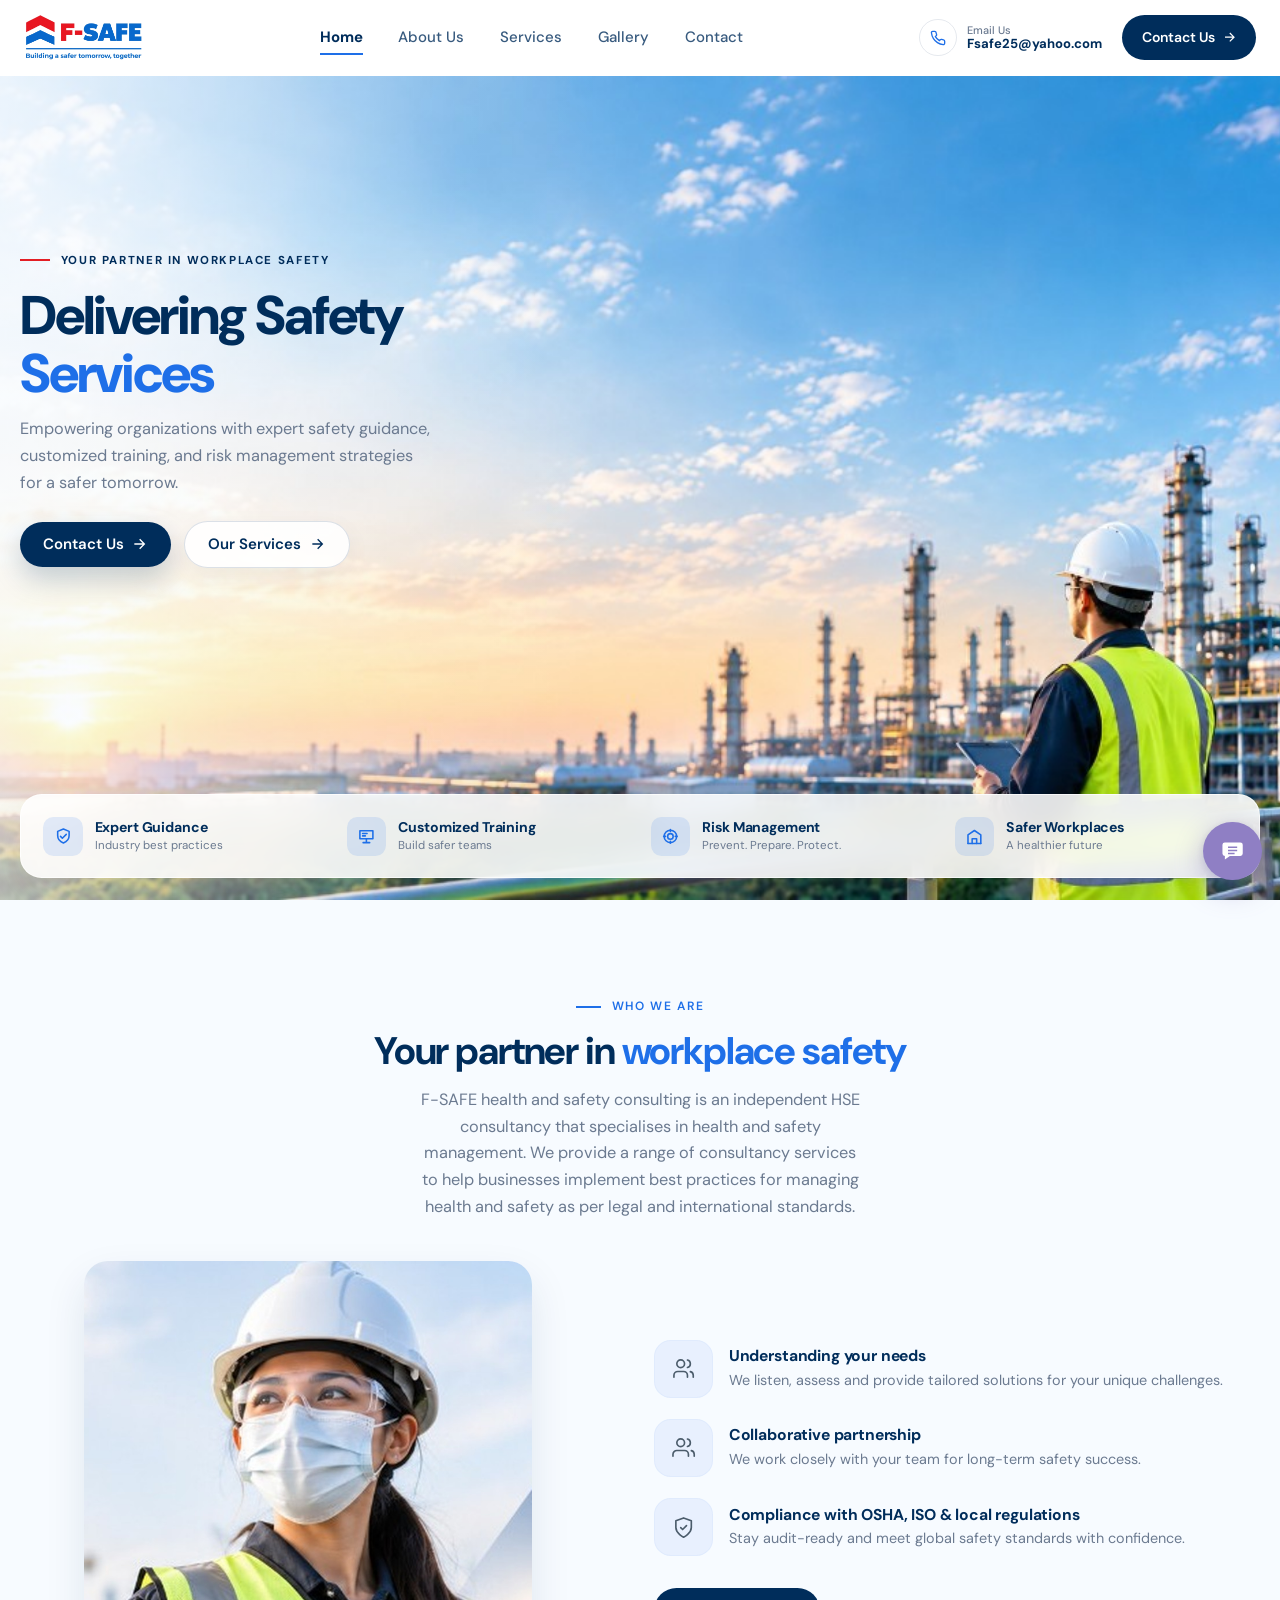
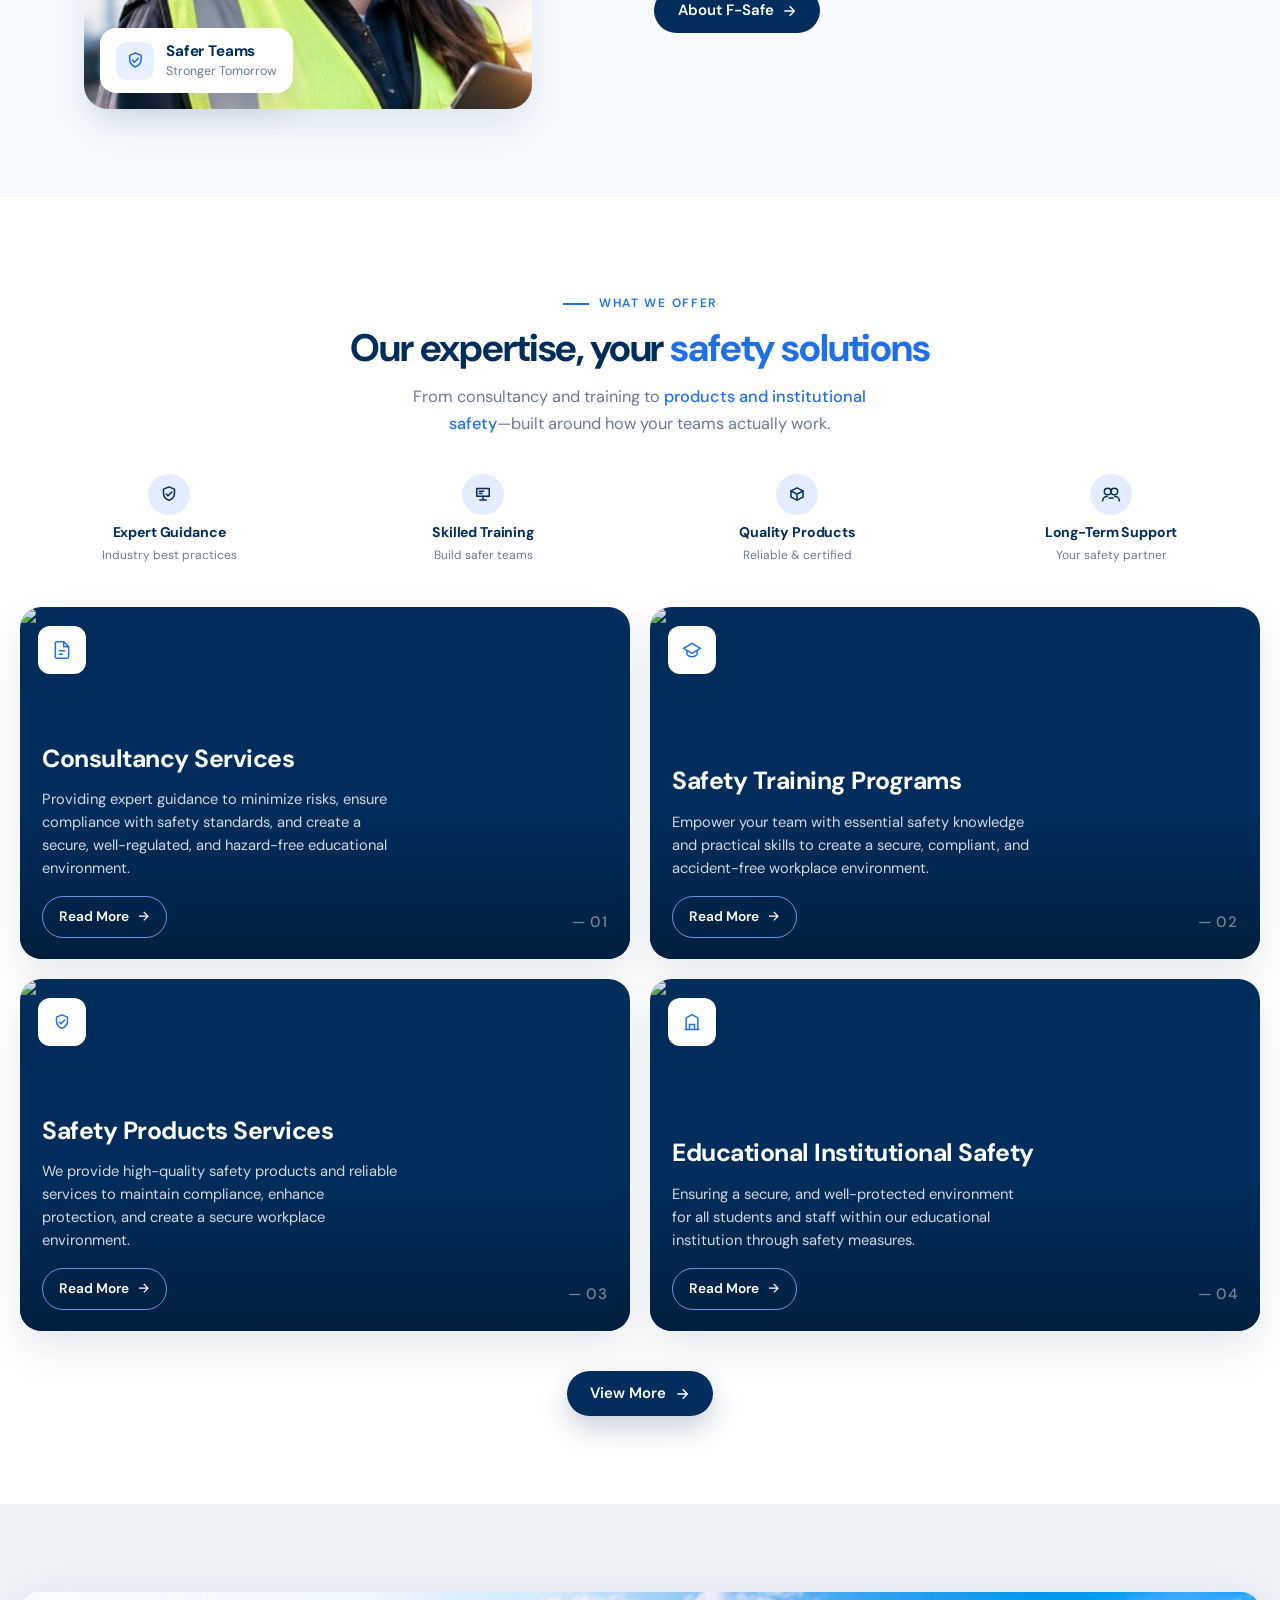
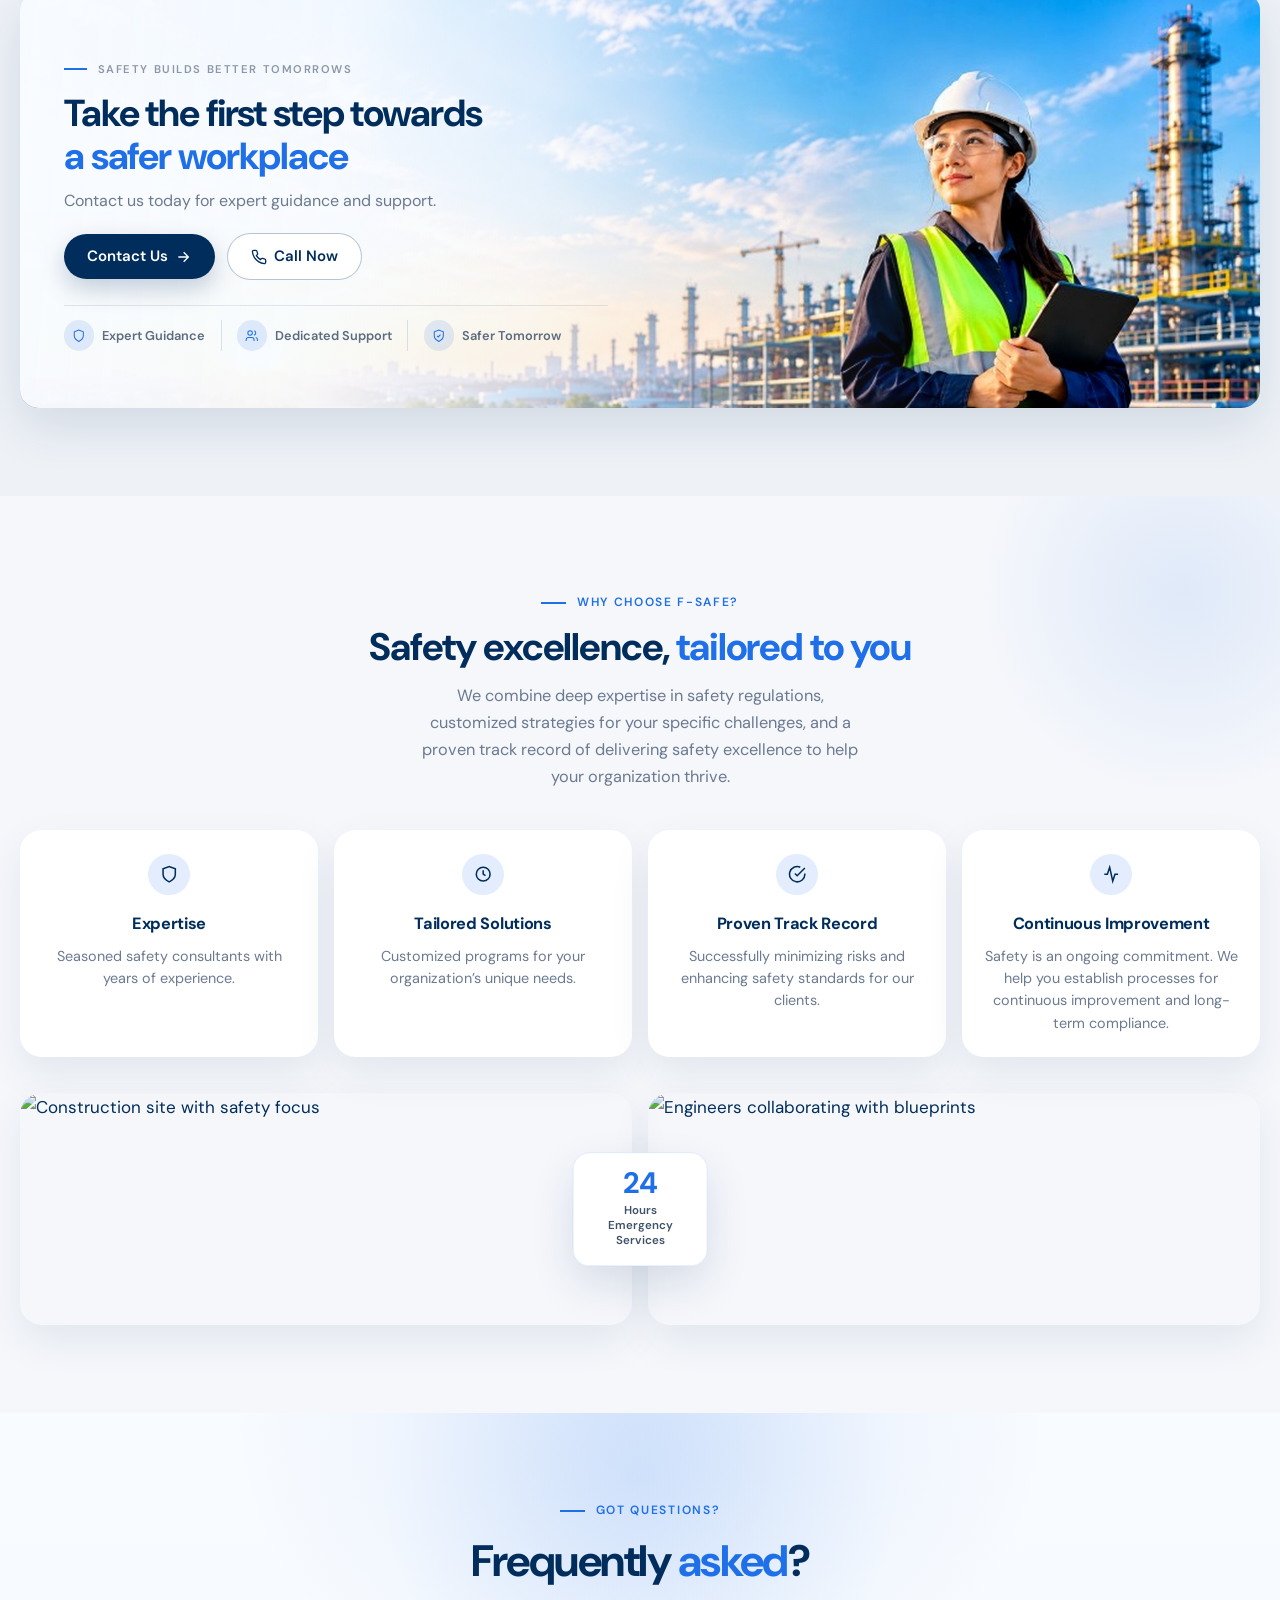
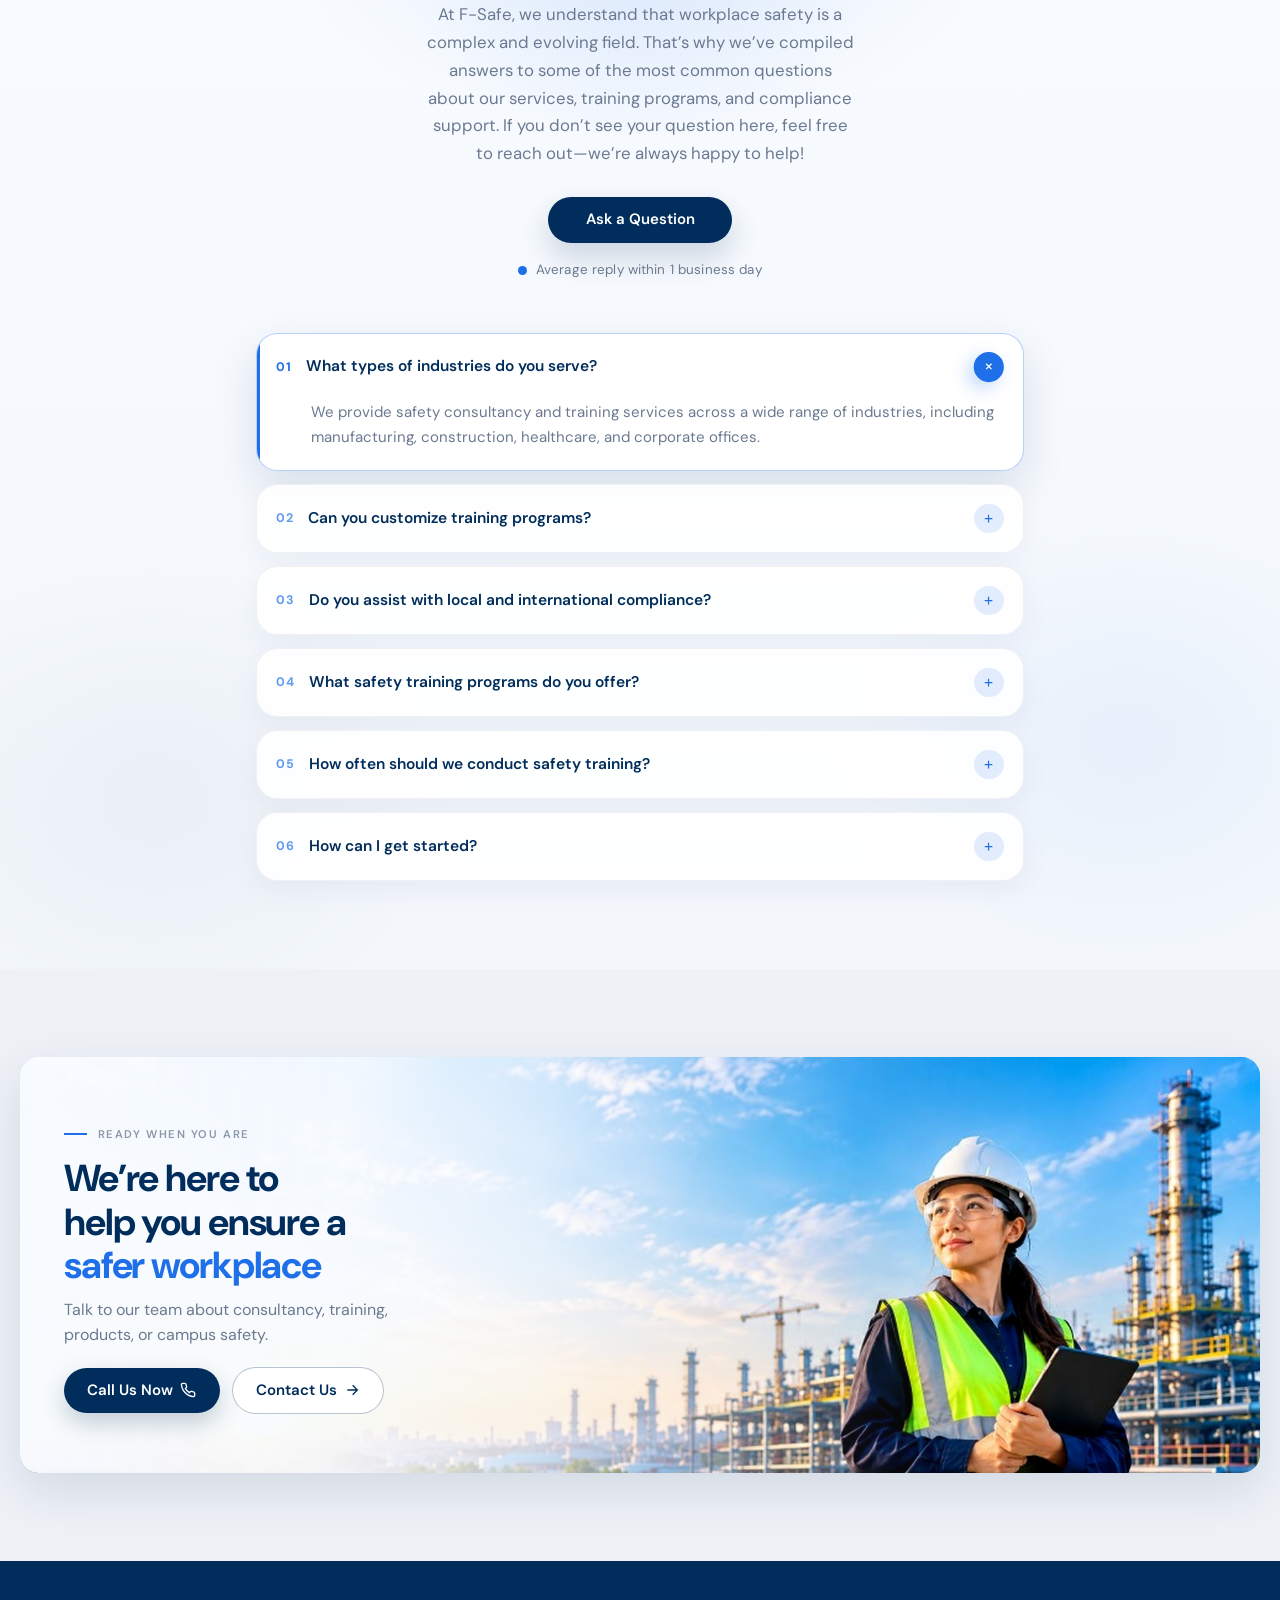
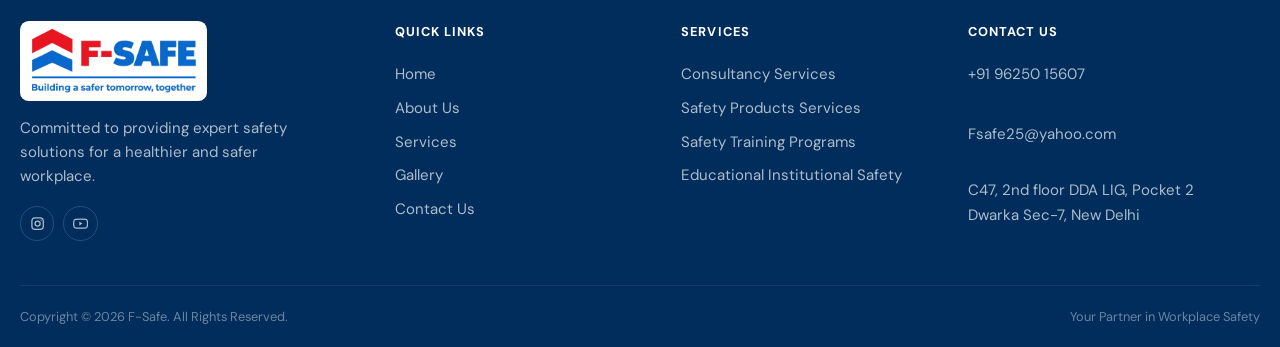
==== commit b75baa53: "Update stylesheet version to v41 across multiple HTML files; enhance SVG icons for improved visual c" ====
--- a/index.html
+++ b/index.html
@@ -14,7 +14,7 @@
       href="https://fonts.googleapis.com/css2?family=Caveat:wght@600;700&family=DM+Sans:ital,opsz,wght@0,9..40,400;0,9..40,500;0,9..40,600;0,9..40,700;1,9..40,400&display=swap"
       rel="stylesheet"
     />
-    <link rel="stylesheet" href="css/styles.css?v=35" />
+    <link rel="stylesheet" href="css/styles.css?v=41" />
   </head>
   <body class="is-loading">
     <div class="preloader" aria-hidden="true">
@@ -107,9 +107,9 @@
           <div class="hero__features reveal">
             <div class="hero__feature">
               <span class="hero__feature-icon" aria-hidden="true">
-                <svg viewBox="0 0 24 24" fill="none" stroke="currentColor" stroke-width="1.8">
-                  <path d="M12 22s8-4 8-10V5l-8-3-8 3v7c0 6 8 10 8 10z" />
-                  <path d="m9 12 2 2 4-4" />
+                <svg viewBox="0 0 24 24" fill="none" stroke="currentColor" stroke-width="1.8" stroke-linecap="round" stroke-linejoin="round">
+                  <path d="M12 3.4 5.4 6.2v4.8c0 4.2 2.8 7.2 6.6 8.6 3.8-1.4 6.6-4.4 6.6-8.6V6.2L12 3.4z" />
+                  <path d="m8.7 12 2.1 2.1 4.5-4.4" />
                 </svg>
               </span>
               <div>
@@ -119,10 +119,10 @@
             </div>
             <div class="hero__feature">
               <span class="hero__feature-icon" aria-hidden="true">
-                <svg viewBox="0 0 24 24" fill="none" stroke="currentColor" stroke-width="1.8">
-                  <path d="M16 21v-2a4 4 0 0 0-4-4H6a4 4 0 0 0-4 4v2" />
-                  <circle cx="9" cy="7" r="4" />
-                  <path d="M22 21v-2a4 4 0 0 0-3-3.87M16 3.13a4 4 0 0 1 0 7.75" />
+                <svg viewBox="0 0 24 24" fill="none" stroke="currentColor" stroke-width="1.8" stroke-linecap="round" stroke-linejoin="round">
+                  <path d="M4.5 5.5h15v9.2h-15z" />
+                  <path d="M8.2 19.2h7.6M12 14.7v4.5" />
+                  <path d="M7.6 8.6h5.2M7.6 11.4h3.2" />
                 </svg>
               </span>
               <div>
@@ -132,11 +132,10 @@
             </div>
             <div class="hero__feature">
               <span class="hero__feature-icon" aria-hidden="true">
-                <svg viewBox="0 0 24 24" fill="none" stroke="currentColor" stroke-width="1.8">
-                  <circle cx="12" cy="12" r="3" />
-                  <path
-                    d="M12 1v2M12 21v2M4.2 4.2l1.4 1.4M18.4 18.4l1.4 1.4M1 12h2M21 12h2M4.2 19.8l1.4-1.4M18.4 5.6l1.4-1.4"
-                  />
+                <svg viewBox="0 0 24 24" fill="none" stroke="currentColor" stroke-width="1.8" stroke-linecap="round" stroke-linejoin="round">
+                  <circle cx="12" cy="12" r="7.2" />
+                  <circle cx="12" cy="12" r="3.2" />
+                  <path d="M12 4.2v2.2M12 17.6v2.2M4.2 12h2.2M17.6 12h2.2" />
                 </svg>
               </span>
               <div>
@@ -146,11 +145,10 @@
             </div>
             <div class="hero__feature">
               <span class="hero__feature-icon" aria-hidden="true">
-                <svg viewBox="0 0 24 24" fill="none" stroke="currentColor" stroke-width="1.8">
-                  <path d="M17 21v-2a4 4 0 0 0-4-4H5a4 4 0 0 0-4 4v2" />
-                  <circle cx="9" cy="7" r="4" />
-                  <path d="M23 21v-2a4 4 0 0 0-3-3.87" />
-                  <path d="M16 3.13a4 4 0 0 1 0 7.75" />
+                <svg viewBox="0 0 24 24" fill="none" stroke="currentColor" stroke-width="1.8" stroke-linecap="round" stroke-linejoin="round">
+                  <path d="M4.6 20.2V10.2L12 5.2l7.4 5v10" />
+                  <path d="M4.6 20.2h14.8" />
+                  <path d="M9.4 20.2v-5.4h5.2v5.4" />
                 </svg>
               </span>
               <div>
@@ -185,9 +183,9 @@
               />
               <div class="about-chip">
                 <span class="about-chip__icon" aria-hidden="true">
-                  <svg viewBox="0 0 24 24" fill="none" stroke="currentColor" stroke-width="1.8">
-                    <path d="M12 22s8-4 8-10V5l-8-3-8 3v7c0 6 8 10 8 10z" />
-                    <path d="m9 12 2 2 4-4" />
+                  <svg viewBox="0 0 24 24" fill="none" stroke="currentColor" stroke-width="1.8" stroke-linecap="round" stroke-linejoin="round">
+                    <path d="M12 3.4 5.4 6.2v4.8c0 4.2 2.8 7.2 6.6 8.6 3.8-1.4 6.6-4.4 6.6-8.6V6.2L12 3.4z" />
+                    <path d="m8.7 12 2.1 2.1 4.5-4.4" />
                   </svg>
                 </span>
                 <div>
@@ -266,9 +264,9 @@
             <div class="services-pills">
               <div class="services-pill">
                 <span class="services-pill__icon" aria-hidden="true">
-                  <svg viewBox="0 0 24 24" fill="none" stroke="currentColor" stroke-width="1.8">
-                    <path d="M12 22s8-4 8-10V5l-8-3-8 3v7c0 6 8 10 8 10z" />
-                    <path d="m9 12 2 2 4-4" />
+                  <svg viewBox="0 0 24 24" fill="none" stroke="currentColor" stroke-width="1.8" stroke-linecap="round" stroke-linejoin="round">
+                    <path d="M12 3.4 5.4 6.2v4.8c0 4.2 2.8 7.2 6.6 8.6 3.8-1.4 6.6-4.4 6.6-8.6V6.2L12 3.4z" />
+                    <path d="m8.7 12 2.1 2.1 4.5-4.4" />
                   </svg>
                 </span>
                 <strong>Expert Guidance</strong>
@@ -276,10 +274,10 @@
               </div>
               <div class="services-pill">
                 <span class="services-pill__icon" aria-hidden="true">
-                  <svg viewBox="0 0 24 24" fill="none" stroke="currentColor" stroke-width="1.8">
-                    <path d="M16 21v-2a4 4 0 0 0-4-4H6a4 4 0 0 0-4 4v2" />
-                    <circle cx="9" cy="7" r="4" />
-                    <path d="M22 21v-2a4 4 0 0 0-3-3.87M16 3.13a4 4 0 0 1 0 7.75" />
+                  <svg viewBox="0 0 24 24" fill="none" stroke="currentColor" stroke-width="1.8" stroke-linecap="round" stroke-linejoin="round">
+                    <path d="M4.5 5.5h15v9.2h-15z" />
+                    <path d="M8.2 19.2h7.6M12 14.7v4.5" />
+                    <path d="M7.6 8.6h5.2M7.6 11.4h3.2" />
                   </svg>
                 </span>
                 <strong>Skilled Training</strong>
@@ -287,12 +285,10 @@
               </div>
               <div class="services-pill">
                 <span class="services-pill__icon" aria-hidden="true">
-                  <svg viewBox="0 0 24 24" fill="none" stroke="currentColor" stroke-width="1.8">
-                    <circle cx="12" cy="12" r="3" />
-                    <path
-                      d="M12 1v2M12 21v2M4.2 4.2l1.4 1.4M18.4 18.4l1.4 1.4M1 12h2M21 12h2M4.2 19.8l1.4-1.4M18.4 5.6l1.4-1.4"
-                    />
-                  </svg>
+                <svg viewBox="0 0 24 24" fill="none" stroke="currentColor" stroke-width="1.8" stroke-linecap="round" stroke-linejoin="round">
+                  <path d="M4.8 8.2 12 4.6l7.2 3.6v7.6L12 19.4l-7.2-3.6V8.2z" />
+                  <path d="M12 12.2V19M4.8 8.4 12 12.2l7.2-3.8" />
+                </svg>
                 </span>
                 <strong>Quality Products</strong>
                 <span>Reliable &amp; certified</span>
@@ -385,9 +381,9 @@
                 height="800"
               />
               <span class="offer-card__icon" aria-hidden="true">
-                <svg viewBox="0 0 24 24" fill="none" stroke="currentColor" stroke-width="1.8">
-                  <path d="M12 22s8-4 8-10V5l-8-3-8 3v7c0 6 8 10 8 10z" />
-                  <path d="m9 12 2 2 4-4" />
+                <svg viewBox="0 0 24 24" fill="none" stroke="currentColor" stroke-width="1.8" stroke-linecap="round" stroke-linejoin="round">
+                  <path d="M12 3.4 5.4 6.2v4.8c0 4.2 2.8 7.2 6.6 8.6 3.8-1.4 6.6-4.4 6.6-8.6V6.2L12 3.4z" />
+                  <path d="m8.7 12 2.1 2.1 4.5-4.4" />
                 </svg>
               </span>
               <div class="offer-card__content">
@@ -918,9 +914,7 @@
           rel="noopener noreferrer"
           aria-label="Chat on WhatsApp"
         >
-          <svg viewBox="0 0 24 24" fill="currentColor" aria-hidden="true">
-            <path d="M20.5 3.5A11 11 0 0 0 3.3 17.7L2 22l4.4-1.2A11 11 0 1 0 20.5 3.5zm-8.5 17a9.1 9.1 0 0 1-4.6-1.3l-.3-.2-2.7.7.7-2.6-.2-.3a9.1 9.1 0 1 1 7.1 3.7zm5-6.8c-.3-.1-1.6-.8-1.9-.9s-.4-.1-.6.1-.7.9-.8 1-.3.2-.6.1a7.4 7.4 0 0 1-2.2-1.4 8.2 8.2 0 0 1-1.5-1.9c-.2-.3 0-.4.1-.6l.4-.5.3-.4c.1-.1.1-.3 0-.5l-.9-2.1c-.2-.6-.5-.5-.6-.5h-.5c-.2 0-.5.1-.7.3a2.4 2.4 0 0 0-.8 1.8 4.2 4.2 0 0 0 .9 2.2 9.6 9.6 0 0 0 3.7 3.5 12.6 12.6 0 0 0 1.4.5 3.3 3.3 0 0 0 1.5.1 2.5 2.5 0 0 0 1.7-1.1 2 2 0 0 0 .1-1.1c-.1-.1-.3-.2-.5-.3z" />
-          </svg>
+          <svg viewBox="0 0 24 24" fill="currentColor" aria-hidden="true"><path d="M17.472 14.382c-.297-.149-1.758-.867-2.03-.967-.273-.099-.471-.148-.67.15-.197.297-.767.966-.94 1.164-.173.199-.347.223-.644.075-.297-.15-1.255-.463-2.39-1.475-.883-.788-1.48-1.761-1.653-2.059-.173-.297-.018-.458.13-.606.134-.133.298-.347.446-.52.149-.174.198-.298.298-.497.099-.198.05-.371-.025-.52-.075-.149-.669-1.612-.916-2.207-.242-.579-.487-.5-.669-.51-.173-.008-.371-.01-.57-.01-.198 0-.52.074-.792.372-.272.297-1.04 1.016-1.04 2.479 0 1.462 1.065 2.875 1.213 3.074.149.198 2.096 3.2 5.077 4.487.709.306 1.262.489 1.694.625.712.227 1.36.195 1.871.118.571-.085 1.758-.719 2.006-1.413.248-.694.248-1.289.173-1.413-.074-.124-.272-.198-.57-.347m-5.421 7.403h-.004a9.87 9.87 0 0 1-5.031-1.378l-.361-.214-3.741.982.998-3.648-.235-.374a9.86 9.86 0 0 1-1.51-5.26c.001-5.45 4.436-9.884 9.888-9.884 2.64 0 5.122 1.03 6.988 2.898a9.825 9.825 0 0 1 2.893 6.994c-.003 5.45-4.435 9.884-9.885 9.884m8.413-18.297A11.815 11.815 0 0 0 12.05 0C5.495 0 .16 5.335.157 11.892c0 2.096.547 4.142 1.588 5.945L.057 24l6.305-1.654a11.882 11.882 0 0 0 5.683 1.448h.005c6.554 0 11.89-5.335 11.893-11.893A11.821 11.821 0 0 0 20.464 3.488z"/></svg>
         </a>
       </div>
     </div>
--- a/css/styles.css
+++ b/css/styles.css
@@ -17,7 +17,7 @@
   --font-script: "Caveat", cursive;
   --ease: cubic-bezier(0.22, 1, 0.36, 1);
   --ease-out: cubic-bezier(0.16, 1, 0.3, 1);
-  --nav-h: 6rem;
+  --nav-h: 4.75rem;
   --max: 78rem;
   --gutter: clamp(0.85rem, 2vw, 1.25rem);
   --radius: 0.75rem;
@@ -154,7 +154,7 @@
   background: #fff;
   border-bottom: 1px solid transparent;
   transition: box-shadow 0.3s ease, border-color 0.3s ease;
-  padding-block: 0.55rem;
+  padding-block: 0.35rem;
   padding-inline: clamp(0.85rem, 2vw, 1.5rem);
 }
 
@@ -193,9 +193,9 @@
 .logo img {
   display: block;
   width: auto;
-  height: 4.5rem;
-  max-width: min(16rem, 54vw);
-  max-height: 4.5rem;
+  height: 3rem;
+  max-width: min(11.5rem, 46vw);
+  max-height: 3rem;
   object-fit: contain;
   opacity: 1;
   visibility: visible;
@@ -649,26 +649,31 @@
 
 .hero__feature {
   display: flex;
-  align-items: flex-start;
-  gap: 0.65rem;
+  align-items: center;
+  gap: 0.75rem;
   min-width: 0;
   padding: 0.25rem 0.2rem;
 }
 
 .hero__feature-icon {
-  width: 2.15rem;
-  height: 2.15rem;
-  border-radius: 0.55rem;
-  display: grid;
-  place-items: center;
+  width: 2.45rem;
+  height: 2.45rem;
+  border-radius: 0.65rem;
+  display: inline-flex;
+  align-items: center;
+  justify-content: center;
+  line-height: 0;
   color: var(--blue);
   background: var(--accent-soft);
   flex-shrink: 0;
 }
 
 .hero__feature-icon svg {
-  width: 1.05rem;
-  height: 1.05rem;
+  display: block;
+  width: 1.3rem;
+  height: 1.3rem;
+  margin: 0;
+  overflow: visible;
 }
 
 .hero__feature strong {
@@ -680,7 +685,7 @@
   line-height: 1.2;
 }
 
-.hero__feature span {
+.hero__feature > div span {
   display: block;
   font-size: 0.72rem;
   color: var(--muted);
@@ -980,16 +985,21 @@
   width: 2.35rem;
   height: 2.35rem;
   border-radius: 0.65rem;
-  display: grid;
-  place-items: center;
+  display: inline-flex;
+  align-items: center;
+  justify-content: center;
+  line-height: 0;
   color: var(--blue);
   background: rgba(30, 111, 232, 0.1);
   flex-shrink: 0;
 }
 
 .about-chip__icon svg {
-  width: 1.15rem;
-  height: 1.15rem;
+  display: block;
+  width: 1.3rem;
+  height: 1.3rem;
+  margin: 0;
+  overflow: visible;
 }
 
 .about-chip strong {
@@ -1001,7 +1011,7 @@
   line-height: 1.2;
 }
 
-.about-chip span {
+.about-chip > div span {
   display: block;
   margin-top: 0.15rem;
   font-size: 0.78rem;
@@ -1171,16 +1181,21 @@
   width: 2.6rem;
   height: 2.6rem;
   border-radius: 50%;
-  display: grid;
-  place-items: center;
+  display: inline-flex;
+  align-items: center;
+  justify-content: center;
+  line-height: 0;
   background: rgba(30, 111, 232, 0.12);
   color: var(--navy);
   margin-bottom: 0.2rem;
 }
 
 .services-pill__icon svg {
-  width: 1.15rem;
-  height: 1.15rem;
+  display: block;
+  width: 1.25rem;
+  height: 1.25rem;
+  margin: 0;
+  overflow: visible;
 }
 
 .services-pill strong {
@@ -2109,25 +2124,30 @@
 /* ——— Gallery ——— */
 .gallery {
   position: relative;
-  overflow: hidden;
   background:
     radial-gradient(ellipse 60% 45% at 50% 0%, rgba(30, 111, 232, 0.07), transparent 55%),
     linear-gradient(180deg, #f8fbff 0%, #ffffff 45%, #f5f8fc 100%);
 }
 
+.gallery .section-head {
+  margin-bottom: clamp(1.75rem, 3.5vw, 2.5rem);
+}
+
 .gallery-grid {
   display: grid;
-  grid-template-columns: repeat(12, 1fr);
-  grid-auto-rows: minmax(11rem, 14vw);
-  gap: 1rem;
+  width: 100%;
+  grid-template-columns: repeat(3, minmax(0, 1fr));
+  grid-auto-rows: minmax(15rem, 24vw);
+  gap: clamp(0.85rem, 1.5vw, 1.15rem);
 }
 
 .gallery-item {
   position: relative;
+  display: grid;
+  grid-template: 1fr / 1fr;
   overflow: hidden;
   border-radius: 1.35rem;
-  grid-column: span 4;
-  grid-row: span 2;
+  min-height: 0;
   box-shadow: 0 14px 36px rgba(0, 45, 91, 0.08);
   background: var(--navy);
   isolation: isolate;
@@ -2135,31 +2155,23 @@
 }
 
 .gallery-item--lg {
-  grid-column: span 7;
-  grid-row: span 3;
-}
-
-.gallery-item--md {
-  grid-column: span 5;
-  grid-row: span 3;
-}
-
-.gallery-item--sm {
-  grid-column: span 4;
+  grid-column: span 2;
   grid-row: span 2;
 }
 
+.gallery-item--md,
+.gallery-item--sm,
 .gallery-item--wide {
-  grid-column: span 8;
-  grid-row: span 2;
+  grid-column: span 1;
+  grid-row: span 1;
 }
 
 .gallery-item::after {
   content: "";
   position: absolute;
   inset: 0;
-  background: linear-gradient(180deg, transparent 42%, rgba(0, 25, 55, 0.78) 100%);
-  opacity: 0.85;
+  background: linear-gradient(180deg, transparent 40%, rgba(0, 25, 55, 0.82) 100%);
+  opacity: 0.9;
   z-index: 1;
   transition: opacity 0.35s ease;
   pointer-events: none;
@@ -2175,9 +2187,12 @@
 }
 
 .gallery-item img {
+  grid-area: 1 / 1;
   width: 100%;
   height: 100%;
+  min-height: 100%;
   object-fit: cover;
+  object-position: center;
   transition: transform 0.9s var(--ease);
 }
 
@@ -2186,20 +2201,15 @@
 }
 
 .gallery-item__caption {
-  position: absolute;
-  inset: auto 0 0 0;
+  grid-area: 1 / 1;
+  align-self: end;
+  position: relative;
   z-index: 2;
   padding: 1.15rem 1.25rem 1.25rem;
   color: #fff;
   display: grid;
-  gap: 0.35rem;
-  opacity: 1;
-  transform: translateY(0);
-  transition: transform 0.35s var(--ease);
-}
-
-.gallery-item:hover .gallery-item__caption {
-  transform: translateY(-2px);
+  gap: 0.3rem;
+  pointer-events: none;
 }
 
 .gallery-item__tag {
@@ -2213,7 +2223,7 @@
 }
 
 .gallery-item__caption strong {
-  font-size: 0.98rem;
+  font-size: clamp(0.92rem, 1.4vw, 1.05rem);
   font-weight: 600;
   letter-spacing: -0.01em;
   line-height: 1.3;
@@ -2566,8 +2576,8 @@
 }
 
 .fab__link svg {
-  width: 1.25rem;
-  height: 1.25rem;
+  width: 1.45rem;
+  height: 1.45rem;
   display: block;
 }
 
@@ -2713,7 +2723,7 @@
 
 @media (max-width: 980px) {
   :root {
-    --nav-h: 5.5rem;
+    --nav-h: 4.4rem;
     --gutter: 1rem;
   }
 
@@ -2796,21 +2806,25 @@
   }
 
   .gallery-grid {
-    grid-auto-rows: minmax(10rem, 18vw);
-  }
-
-  .gallery-item,
-  .gallery-item--lg,
+    grid-template-columns: repeat(2, minmax(0, 1fr));
+    grid-auto-rows: minmax(14rem, 32vw);
+  }
+
+  .gallery-item--lg {
+    grid-column: span 2;
+    grid-row: span 1;
+    min-height: 18rem;
+  }
+
   .gallery-item--md,
   .gallery-item--sm,
   .gallery-item--wide {
-    grid-column: span 6;
-    grid-row: span 2;
-  }
-
-  .gallery-item--lg {
-    grid-column: span 12;
-    grid-row: span 2;
+    grid-column: span 1;
+    grid-row: span 1;
+  }
+
+  .gallery-item:last-child {
+    grid-column: span 2;
   }
 
   .faq-item__panel-inner p {
@@ -2915,7 +2929,7 @@
 
 @media (max-width: 760px) {
   :root {
-    --nav-h: 5.1rem;
+    --nav-h: 4.15rem;
     --section-y: clamp(3rem, 10vw, 4rem);
   }
 
@@ -2939,9 +2953,9 @@
   }
 
   .logo img {
-    height: 3.75rem;
-    max-height: 3.75rem;
-    max-width: min(14rem, 60vw);
+    height: 2.65rem;
+    max-height: 2.65rem;
+    max-width: min(10.5rem, 52vw);
   }
 
   .nav-toggle {
@@ -3046,14 +3060,20 @@
     text-align: center;
   }
 
+  .gallery-grid {
+    grid-template-columns: 1fr;
+    grid-auto-rows: minmax(16rem, 42vw);
+  }
+
   .gallery-item,
   .gallery-item--lg,
   .gallery-item--md,
   .gallery-item--sm,
-  .gallery-item--wide {
-    grid-column: span 12;
-    grid-row: span 2;
-    min-height: 14rem;
+  .gallery-item--wide,
+  .gallery-item:last-child {
+    grid-column: span 1;
+    grid-row: span 1;
+    min-height: 0;
   }
 
   .approach-list {
@@ -3265,9 +3285,9 @@
 
 @media (max-width: 520px) {
   .logo img {
-    height: 3.35rem;
-    max-height: 3.35rem;
-    max-width: min(13rem, 64vw);
+    height: 2.4rem;
+    max-height: 2.4rem;
+    max-width: min(9.5rem, 58vw);
   }
 
   .services-pills {
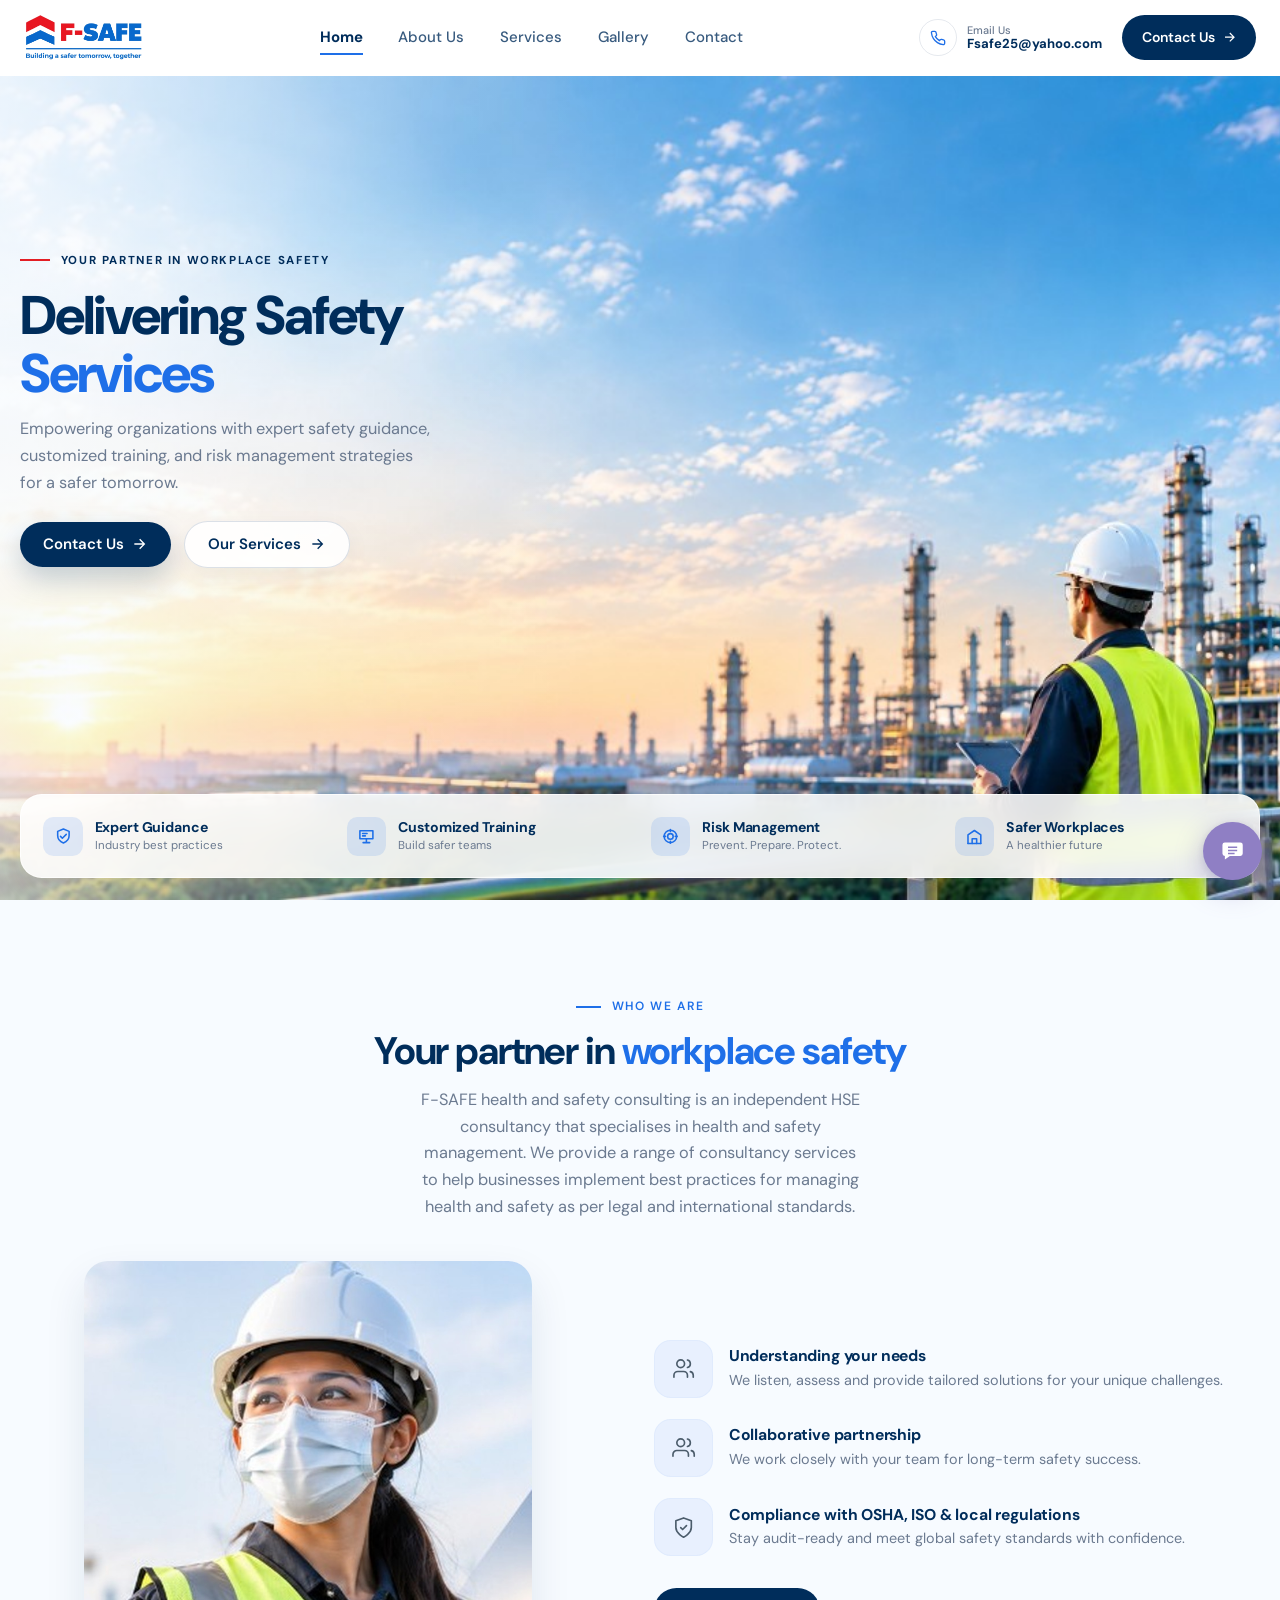
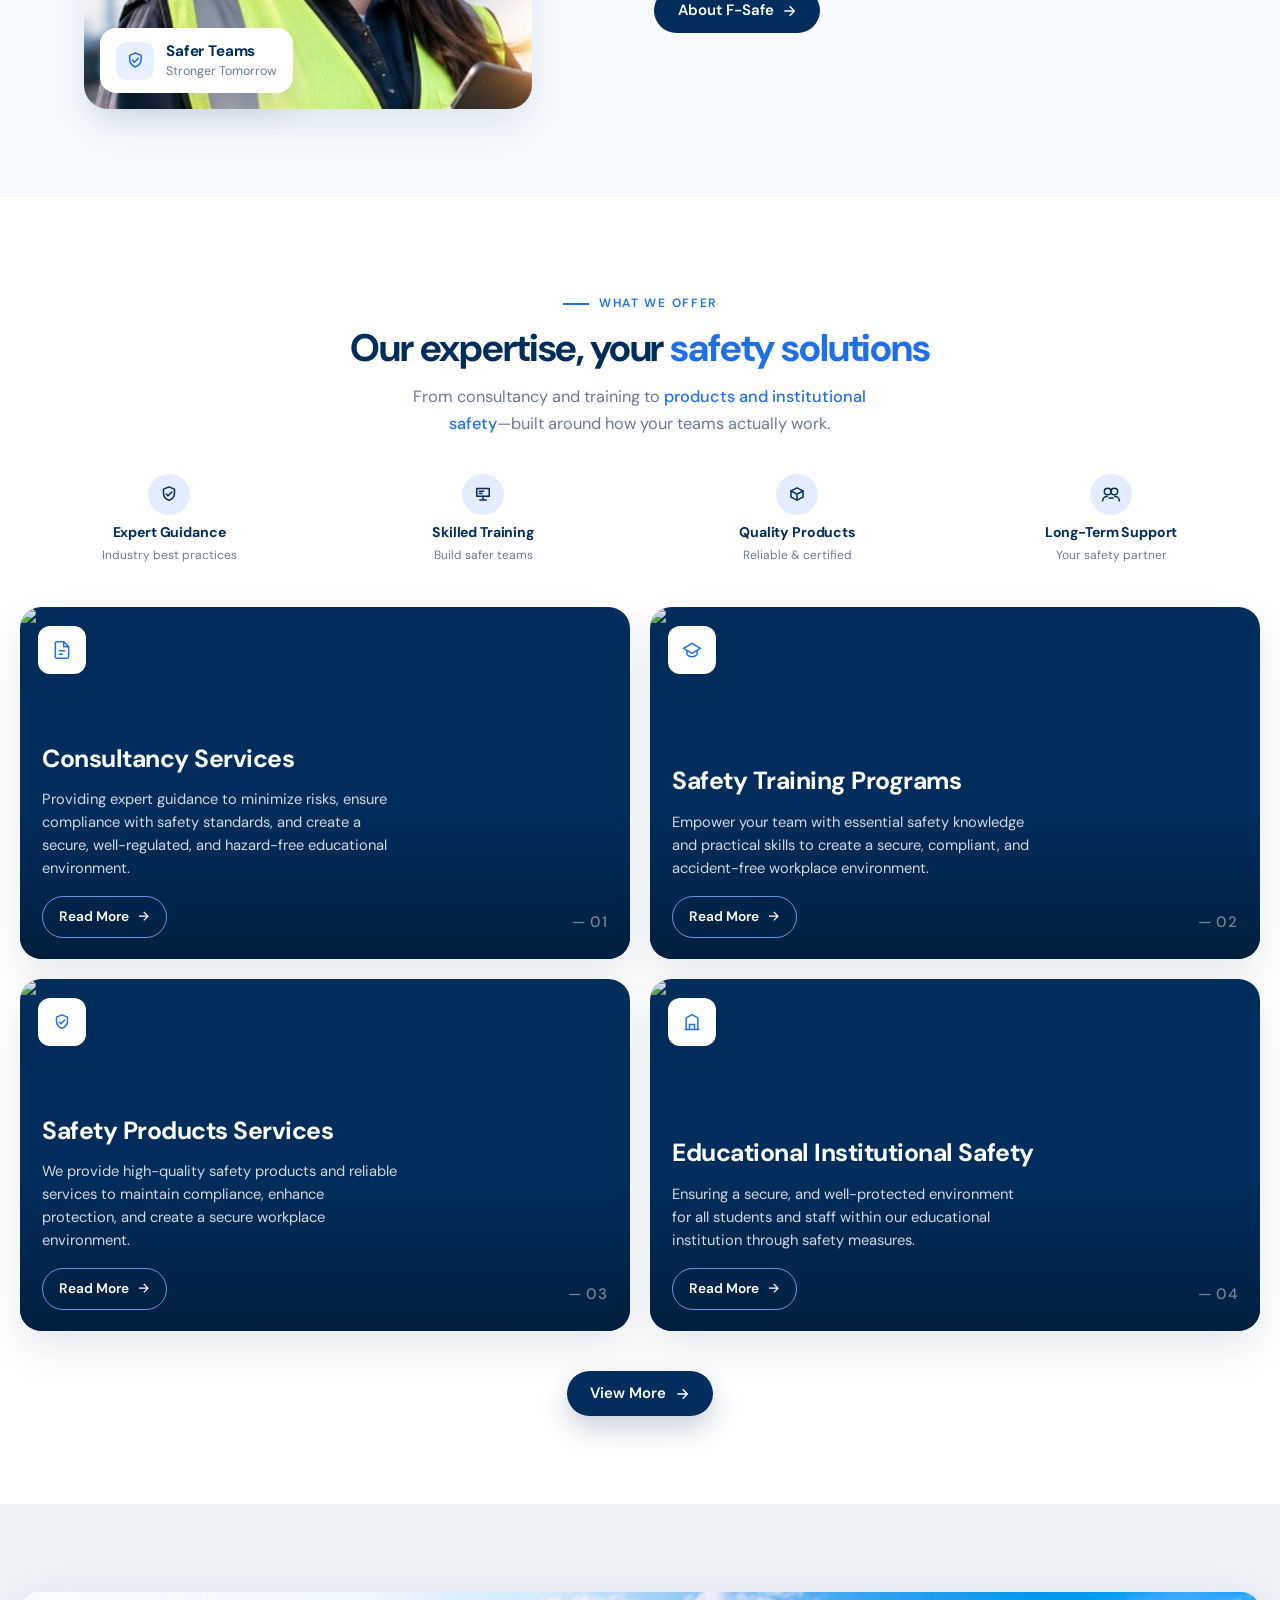
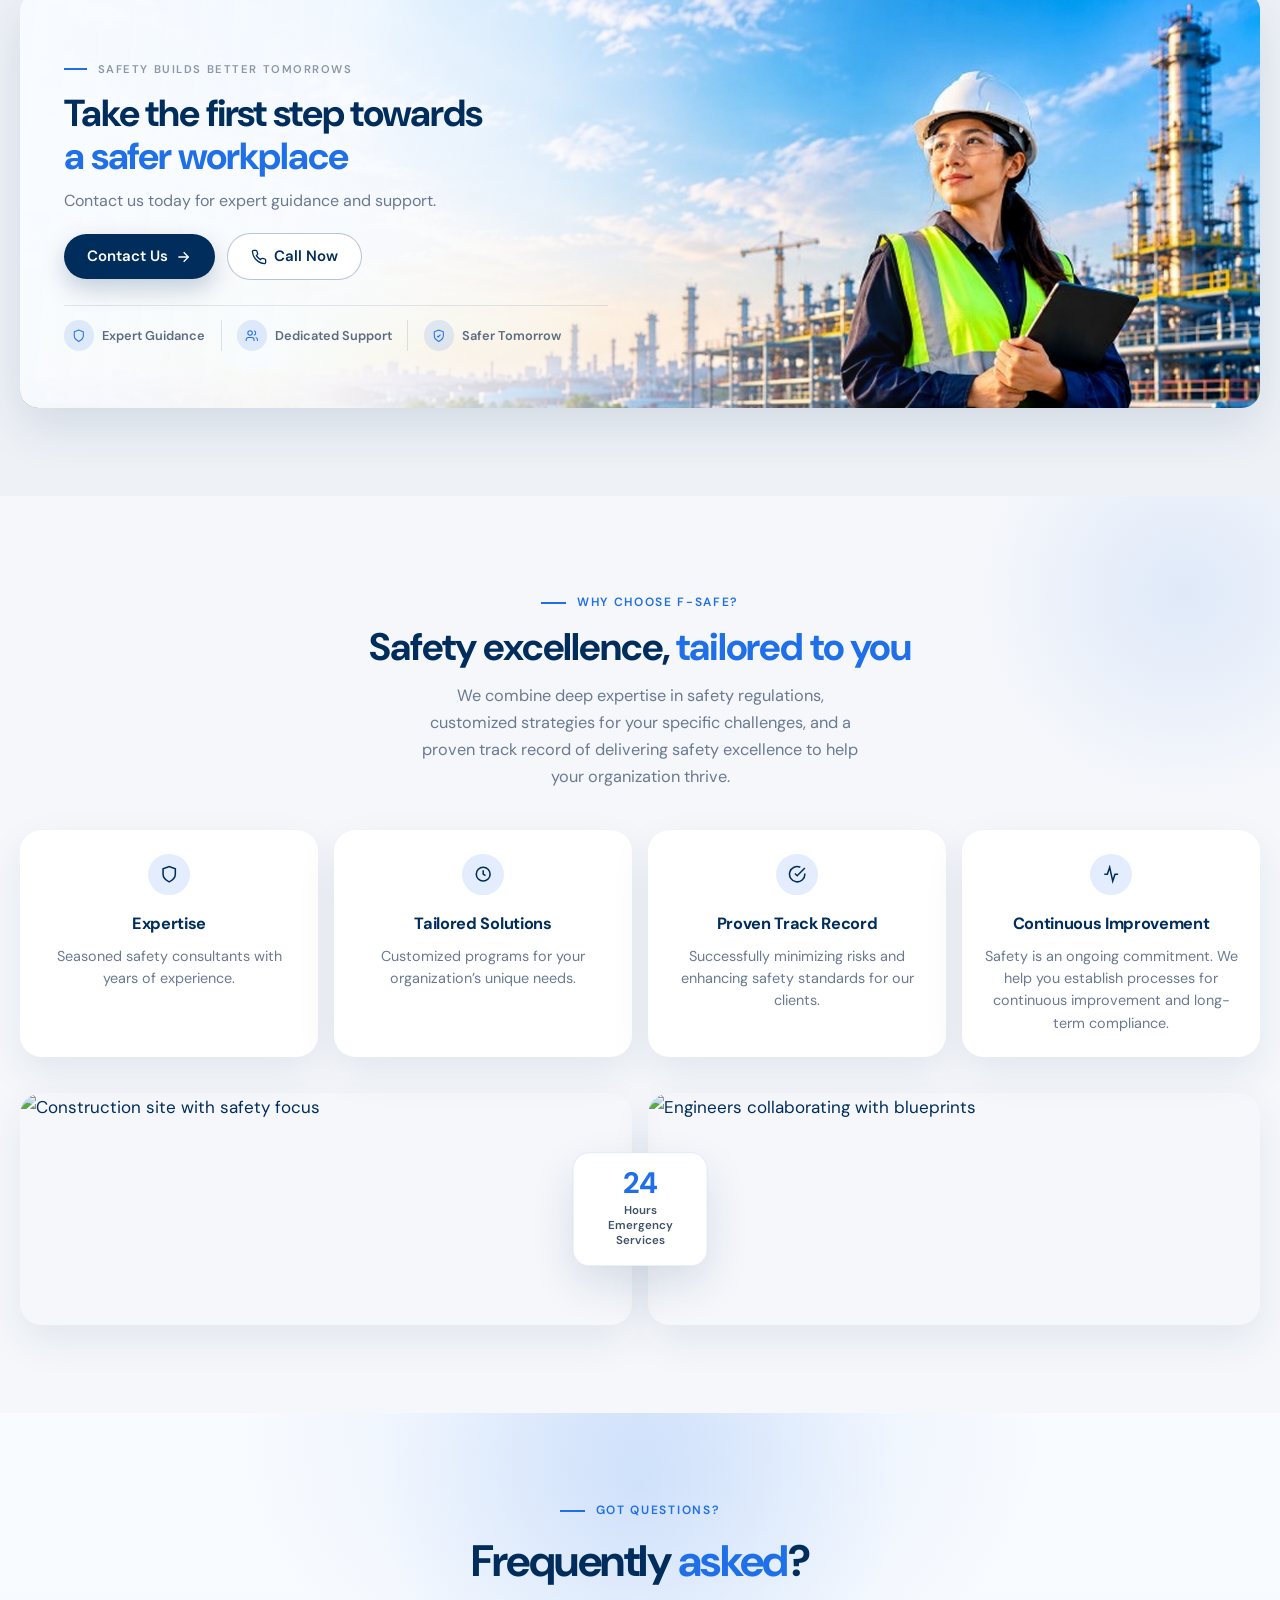
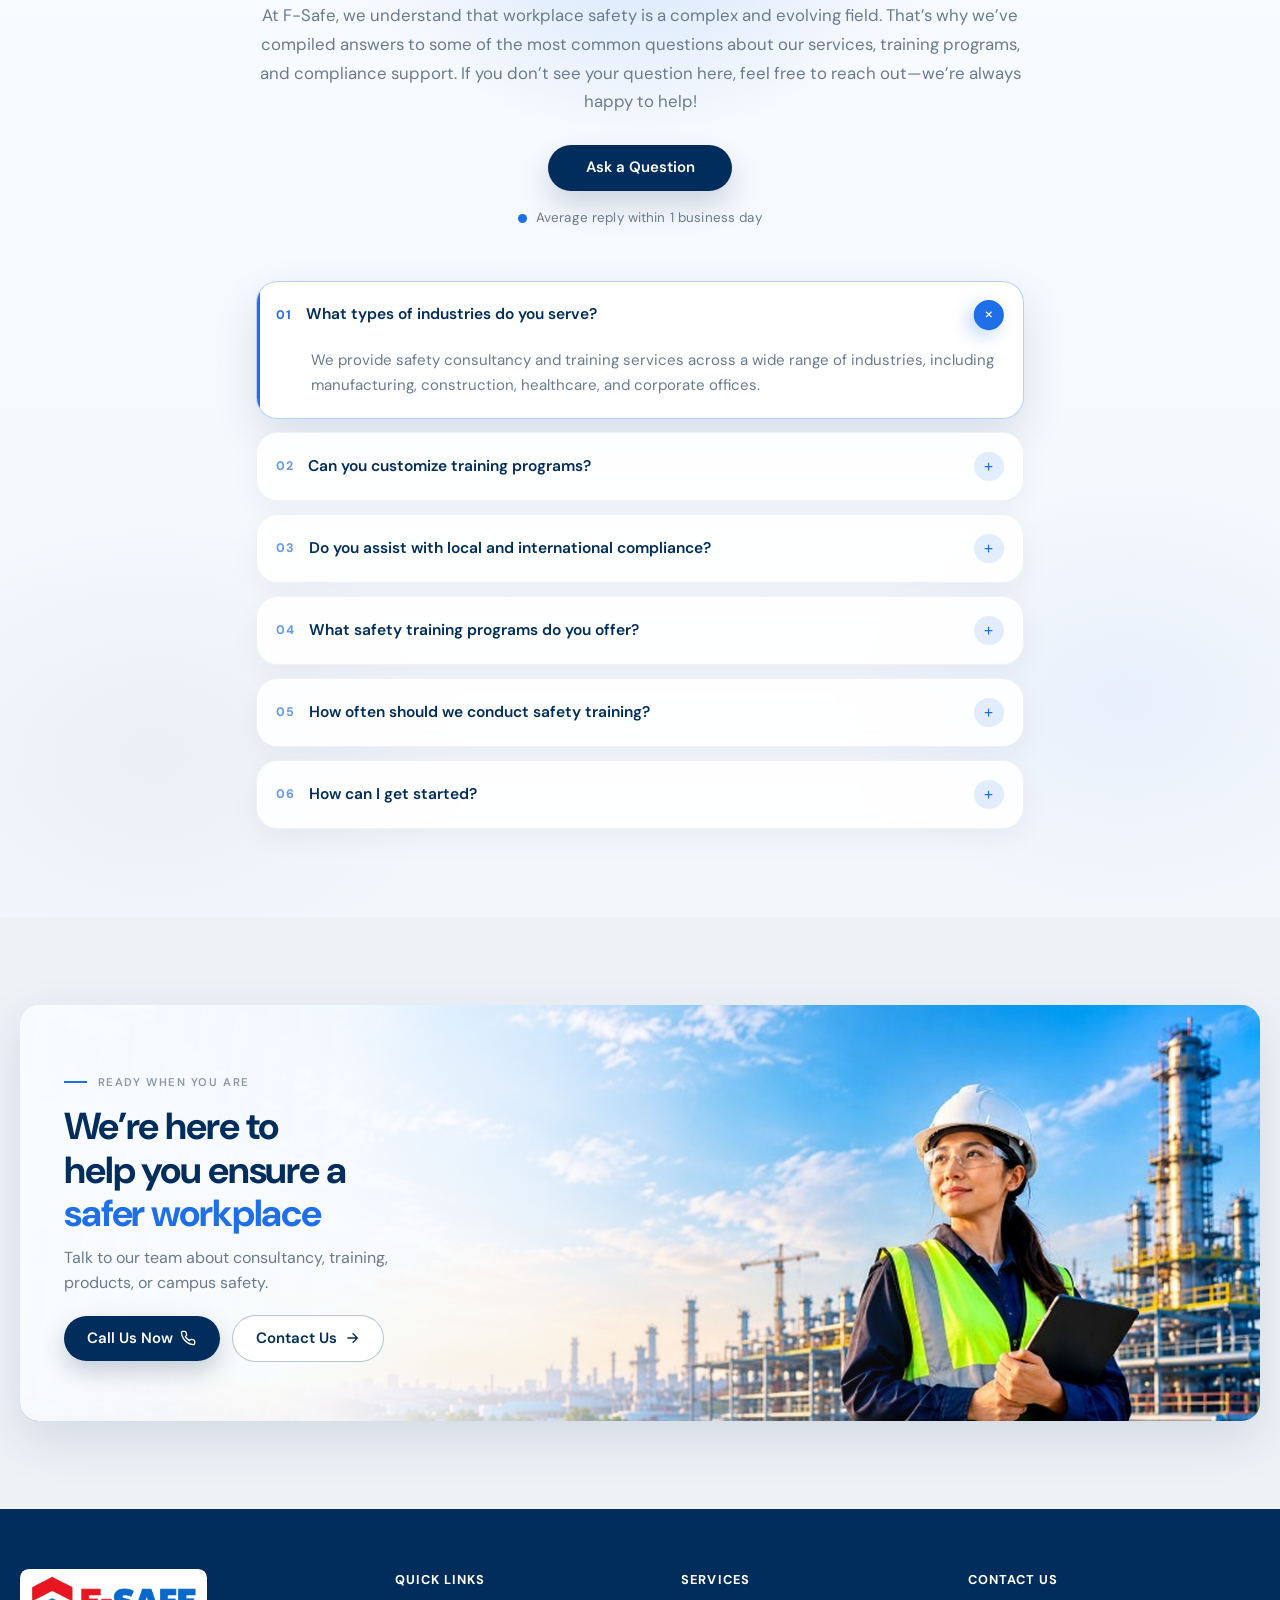
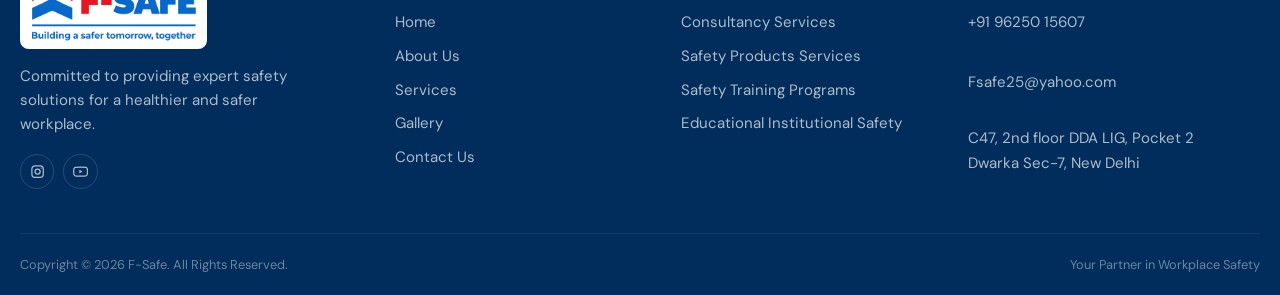
==== commit 3ede8e55: "Update stylesheet version to v42 across multiple HTML files; adjust CSS for improved layout and resp" ====
--- a/index.html
+++ b/index.html
@@ -14,7 +14,7 @@
       href="https://fonts.googleapis.com/css2?family=Caveat:wght@600;700&family=DM+Sans:ital,opsz,wght@0,9..40,400;0,9..40,500;0,9..40,600;0,9..40,700;1,9..40,400&display=swap"
       rel="stylesheet"
     />
-    <link rel="stylesheet" href="css/styles.css?v=41" />
+    <link rel="stylesheet" href="css/styles.css?v=42" />
   </head>
   <body class="is-loading">
     <div class="preloader" aria-hidden="true">
--- a/css/styles.css
+++ b/css/styles.css
@@ -1848,7 +1848,7 @@
 .faq-intro {
   position: relative;
   text-align: center;
-  width: min(100%, 38rem);
+  width: min(100%, 48rem);
   margin-inline: auto;
   display: flex;
   flex-direction: column;
@@ -1868,9 +1868,10 @@
 
 .faq-intro .section-lead {
   margin-inline: auto;
-  max-width: 36ch;
+  max-width: none;
+  width: 100%;
   font-size: 1.05rem;
-  line-height: 1.65;
+  line-height: 1.7;
   color: var(--muted);
 }
 
@@ -3092,7 +3093,7 @@
   }
 
   .faq-intro {
-    width: min(100%, 34rem);
+    width: 100%;
     padding-inline: 0.15rem;
   }
 
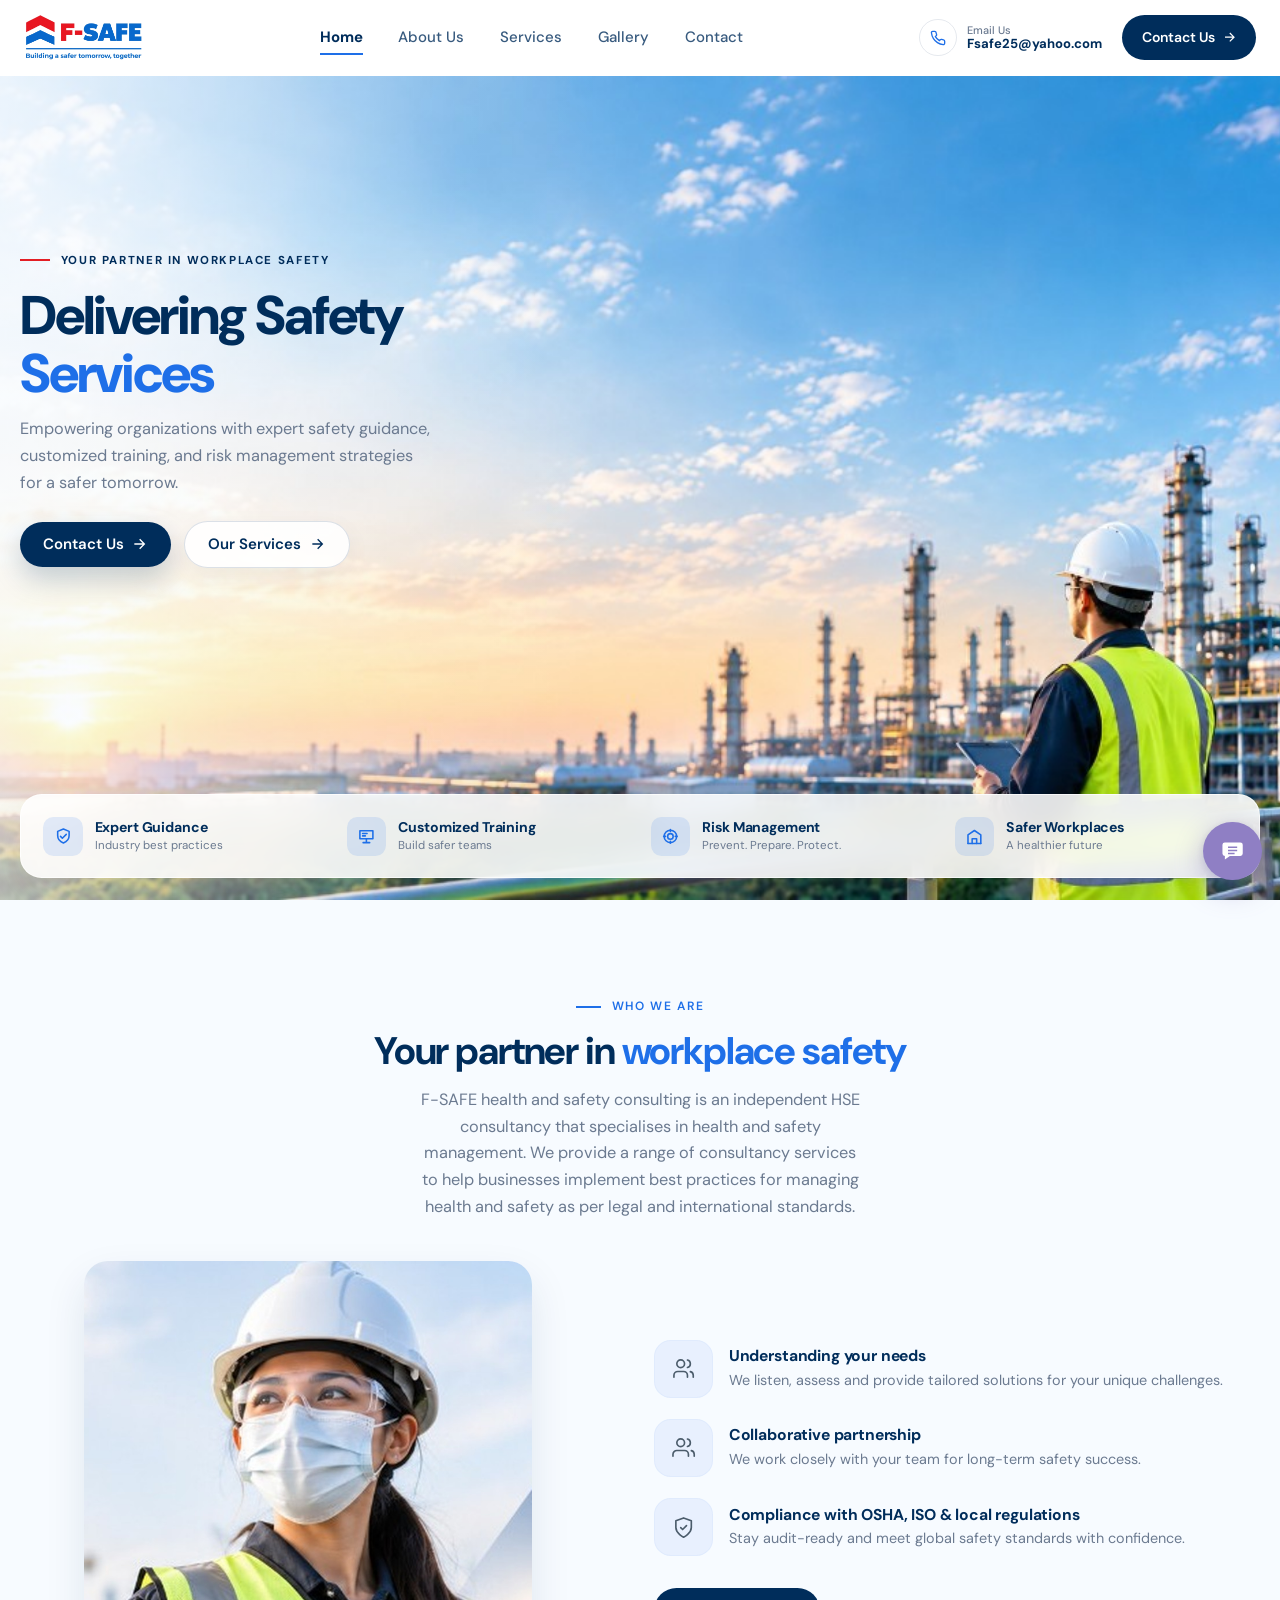
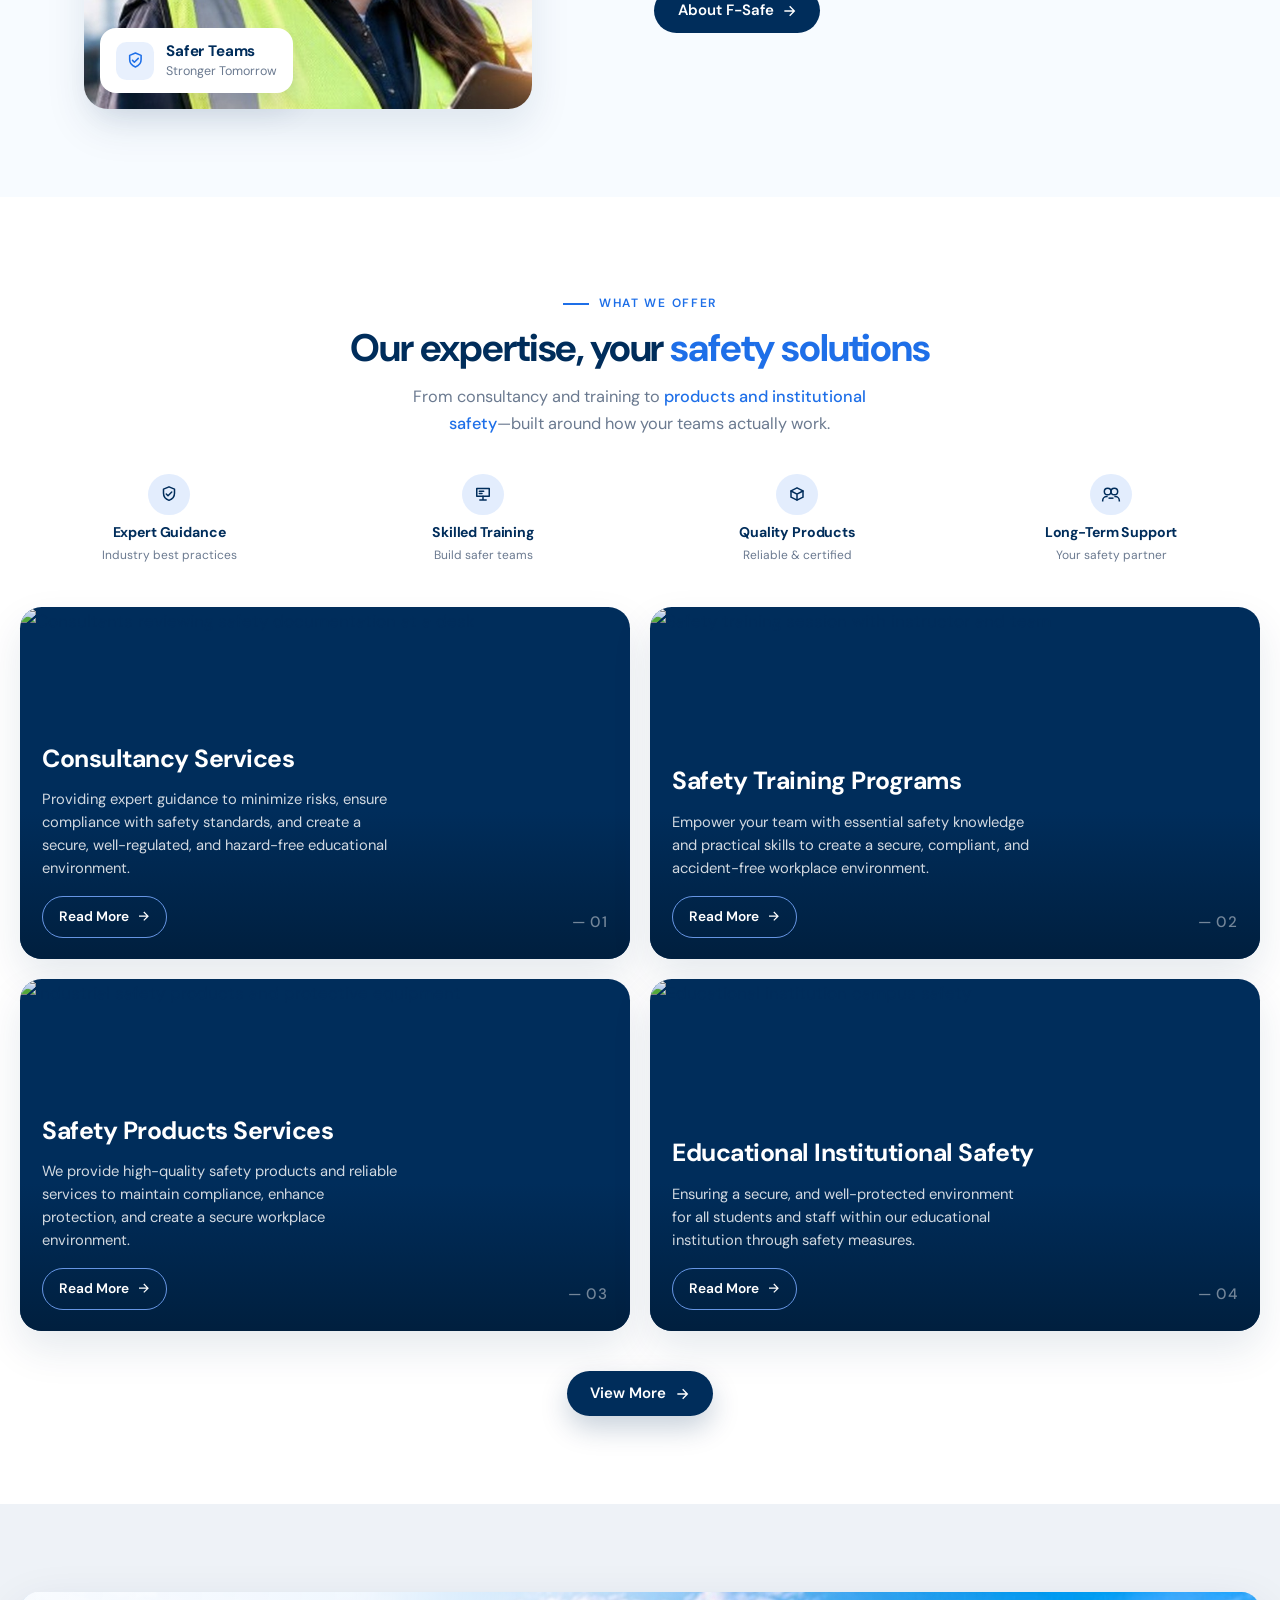
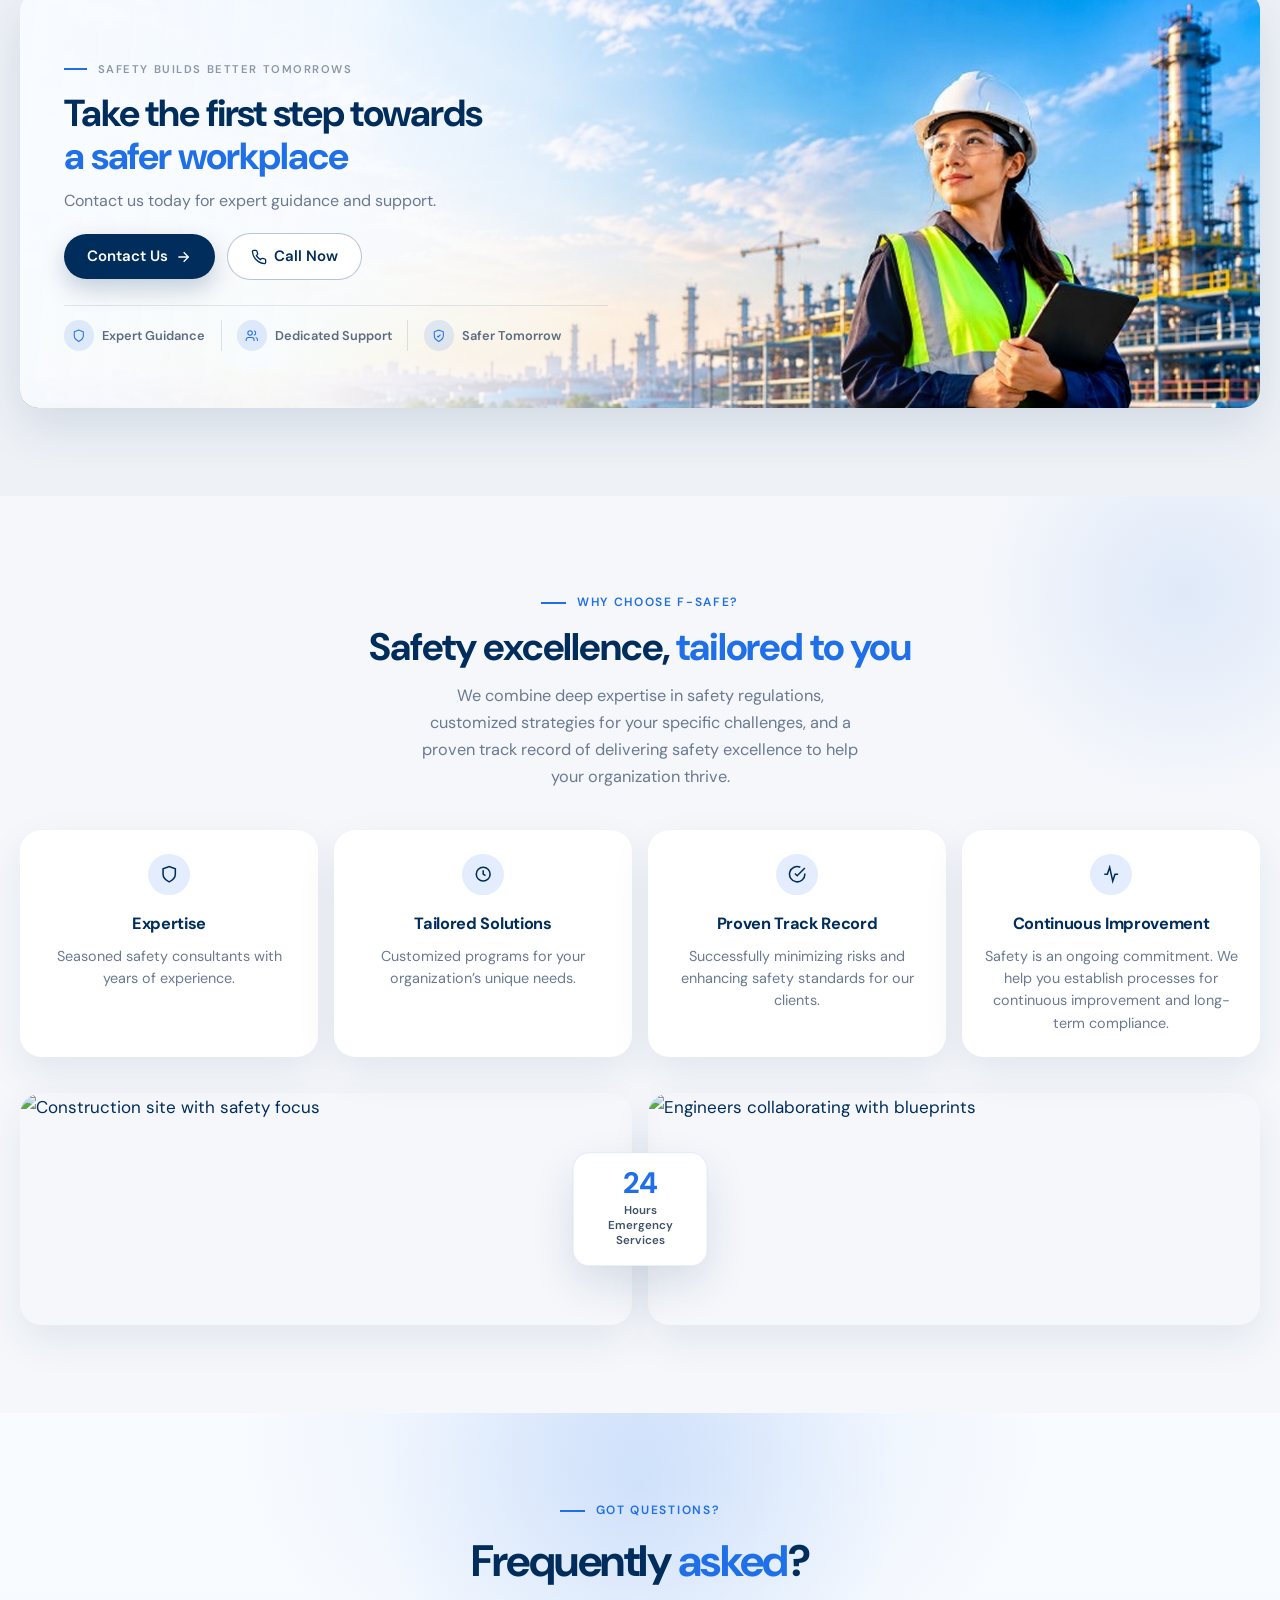
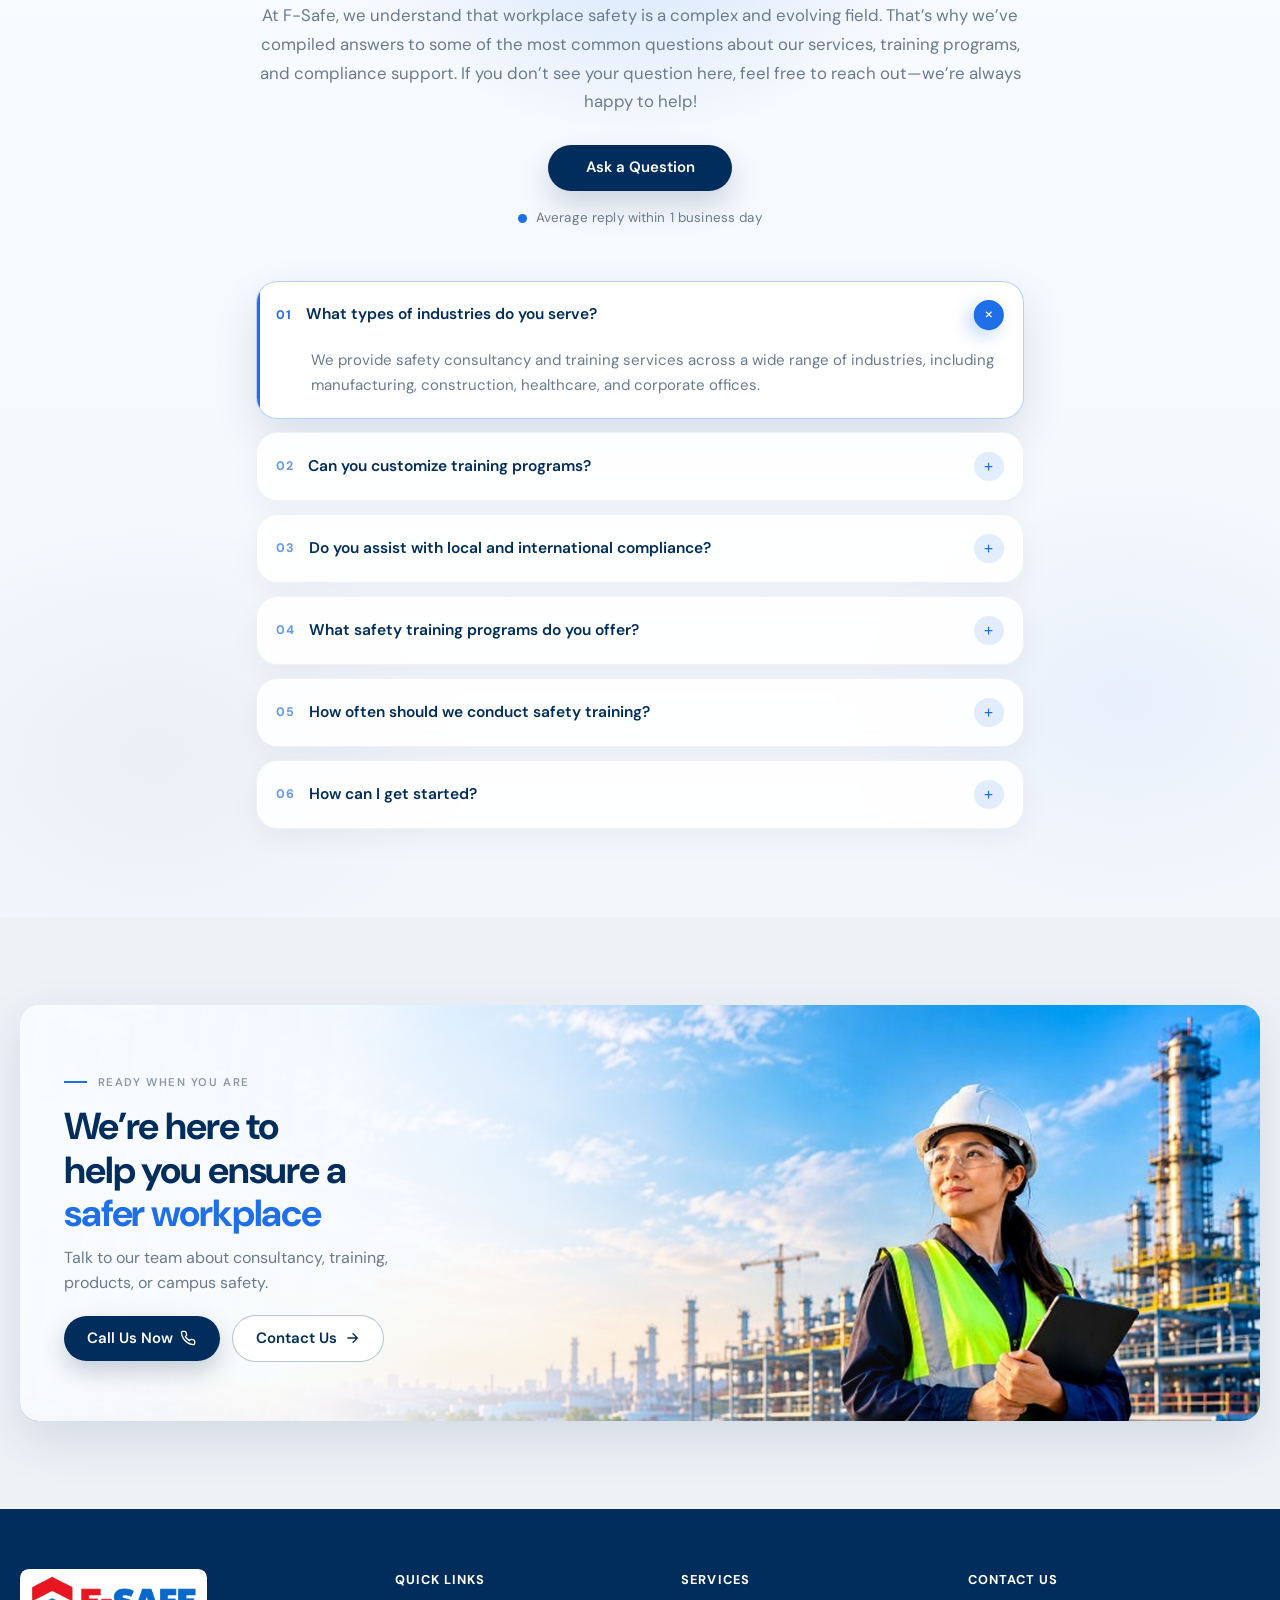
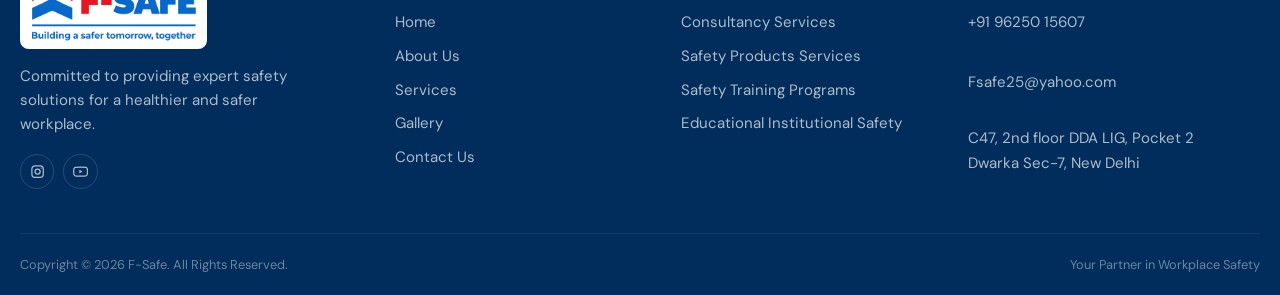
==== commit 3805c855: "Remove SVG icons from offer cards in index.html and update styles.css to eliminate associated icon s" ====
--- a/index.html
+++ b/index.html
@@ -317,13 +317,7 @@
                 width="1200"
                 height="800"
               />
-              <span class="offer-card__icon" aria-hidden="true">
-                <svg viewBox="0 0 24 24" fill="none" stroke="currentColor" stroke-width="1.8">
-                  <path d="M14 2H6a2 2 0 0 0-2 2v16a2 2 0 0 0 2 2h12a2 2 0 0 0 2-2V8z" />
-                  <path d="M14 2v6h6M8 13h8M8 17h5" />
-                </svg>
-              </span>
-              <div class="offer-card__content">
+<div class="offer-card__content">
                 <div>
                   <h3>Consultancy Services</h3>
                   <p>
@@ -349,13 +343,7 @@
                 width="1200"
                 height="800"
               />
-              <span class="offer-card__icon" aria-hidden="true">
-                <svg viewBox="0 0 24 24" fill="none" stroke="currentColor" stroke-width="1.8">
-                  <path d="M22 10 12 4 2 10l10 6 10-6z" />
-                  <path d="M6 12v5c0 1 3 3 6 3s6-2 6-3v-5" />
-                </svg>
-              </span>
-              <div class="offer-card__content">
+<div class="offer-card__content">
                 <div>
                   <h3>Safety Training Programs</h3>
                   <p>
@@ -380,13 +368,7 @@
                 width="1200"
                 height="800"
               />
-              <span class="offer-card__icon" aria-hidden="true">
-                <svg viewBox="0 0 24 24" fill="none" stroke="currentColor" stroke-width="1.8" stroke-linecap="round" stroke-linejoin="round">
-                  <path d="M12 3.4 5.4 6.2v4.8c0 4.2 2.8 7.2 6.6 8.6 3.8-1.4 6.6-4.4 6.6-8.6V6.2L12 3.4z" />
-                  <path d="m8.7 12 2.1 2.1 4.5-4.4" />
-                </svg>
-              </span>
-              <div class="offer-card__content">
+<div class="offer-card__content">
                 <div>
                   <h3>Safety Products Services</h3>
                   <p>
@@ -411,14 +393,7 @@
                 width="1200"
                 height="800"
               />
-              <span class="offer-card__icon" aria-hidden="true">
-                <svg viewBox="0 0 24 24" fill="none" stroke="currentColor" stroke-width="1.8">
-                  <path d="M3 21h18" />
-                  <path d="M5 21V7l7-4 7 4v14" />
-                  <path d="M9 21v-6h6v6" />
-                </svg>
-              </span>
-              <div class="offer-card__content">
+<div class="offer-card__content">
                 <div>
                   <h3>Educational Institutional Safety</h3>
                   <p>
--- a/css/styles.css
+++ b/css/styles.css
@@ -1256,26 +1256,6 @@
   pointer-events: none;
 }
 
-.offer-card__icon {
-  position: absolute;
-  top: 1.15rem;
-  left: 1.15rem;
-  z-index: 3;
-  width: 3rem;
-  height: 3rem;
-  border-radius: 0.75rem;
-  background: #fff;
-  color: var(--blue);
-  display: grid;
-  place-items: center;
-  box-shadow: 0 10px 24px rgba(0, 45, 91, 0.16);
-}
-
-.offer-card__icon svg {
-  width: 1.25rem;
-  height: 1.25rem;
-}
-
 .offer-card__content {
   position: absolute;
   left: 0;
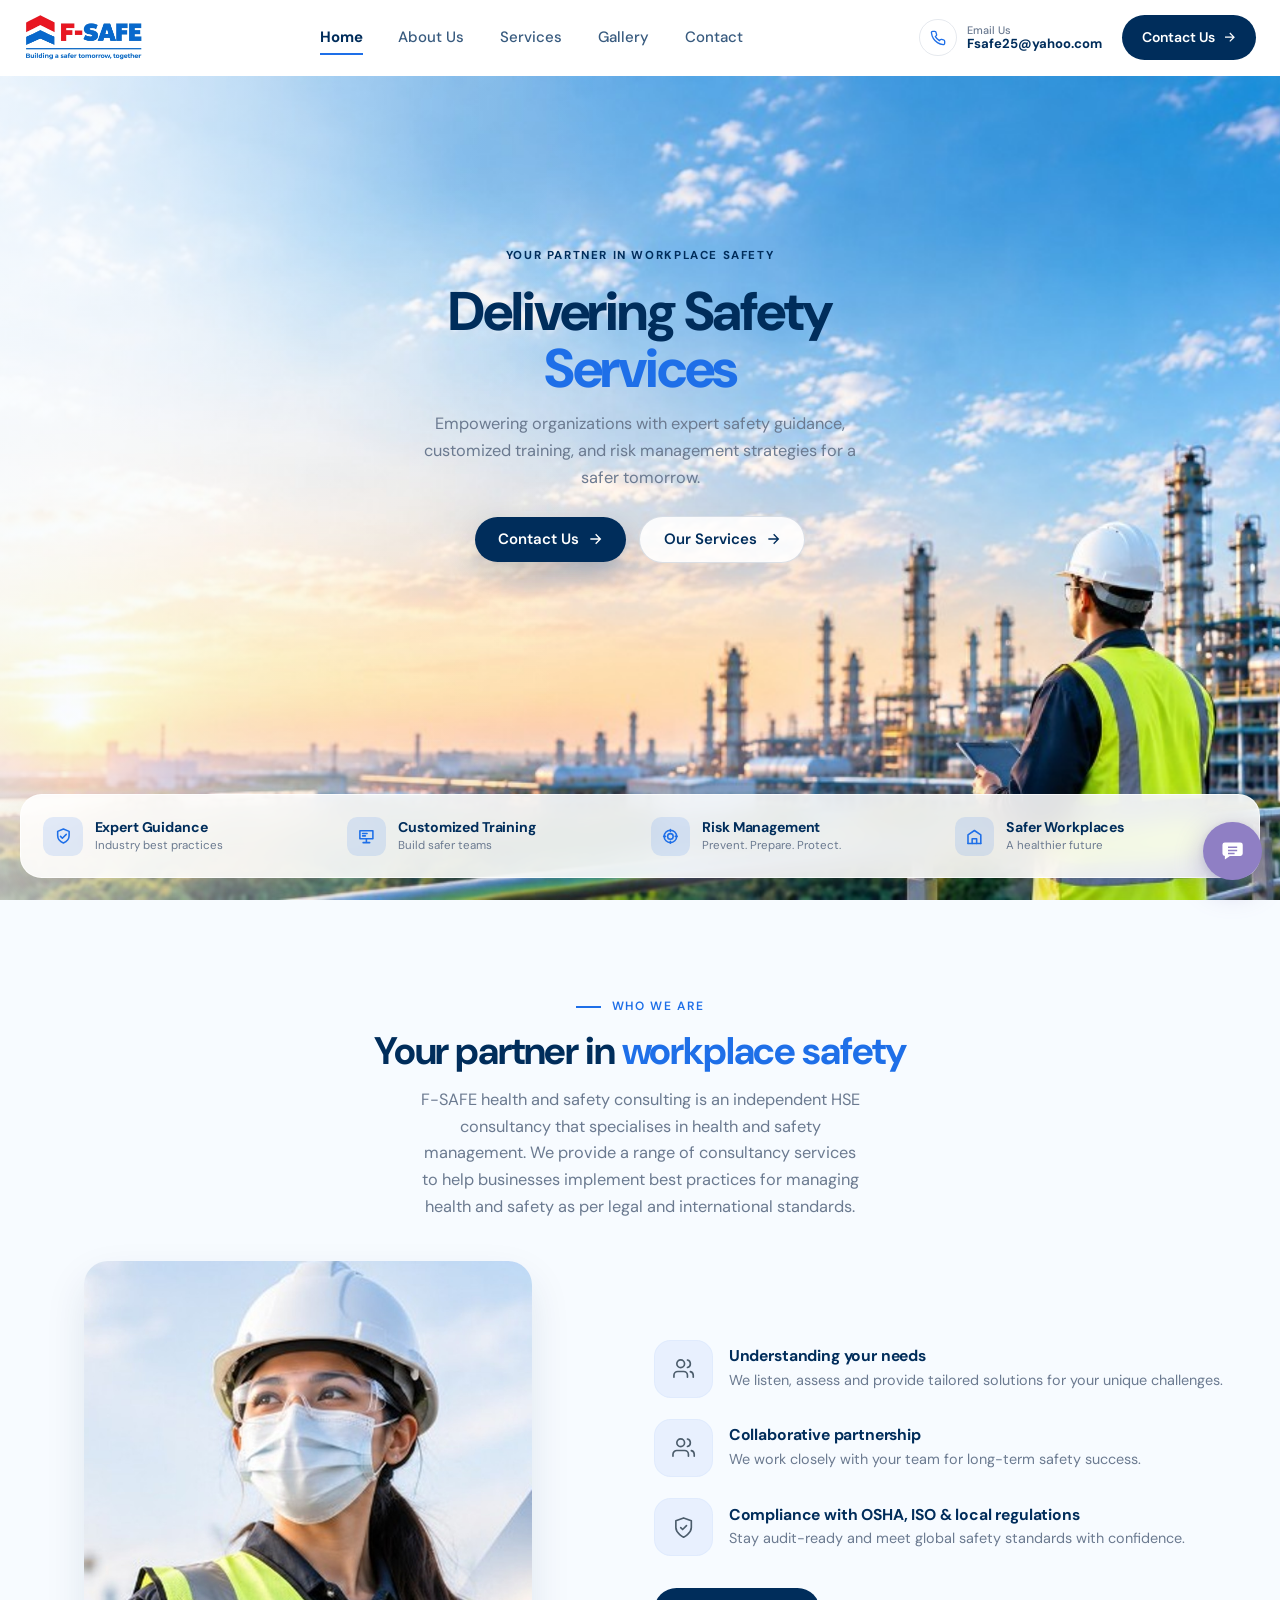
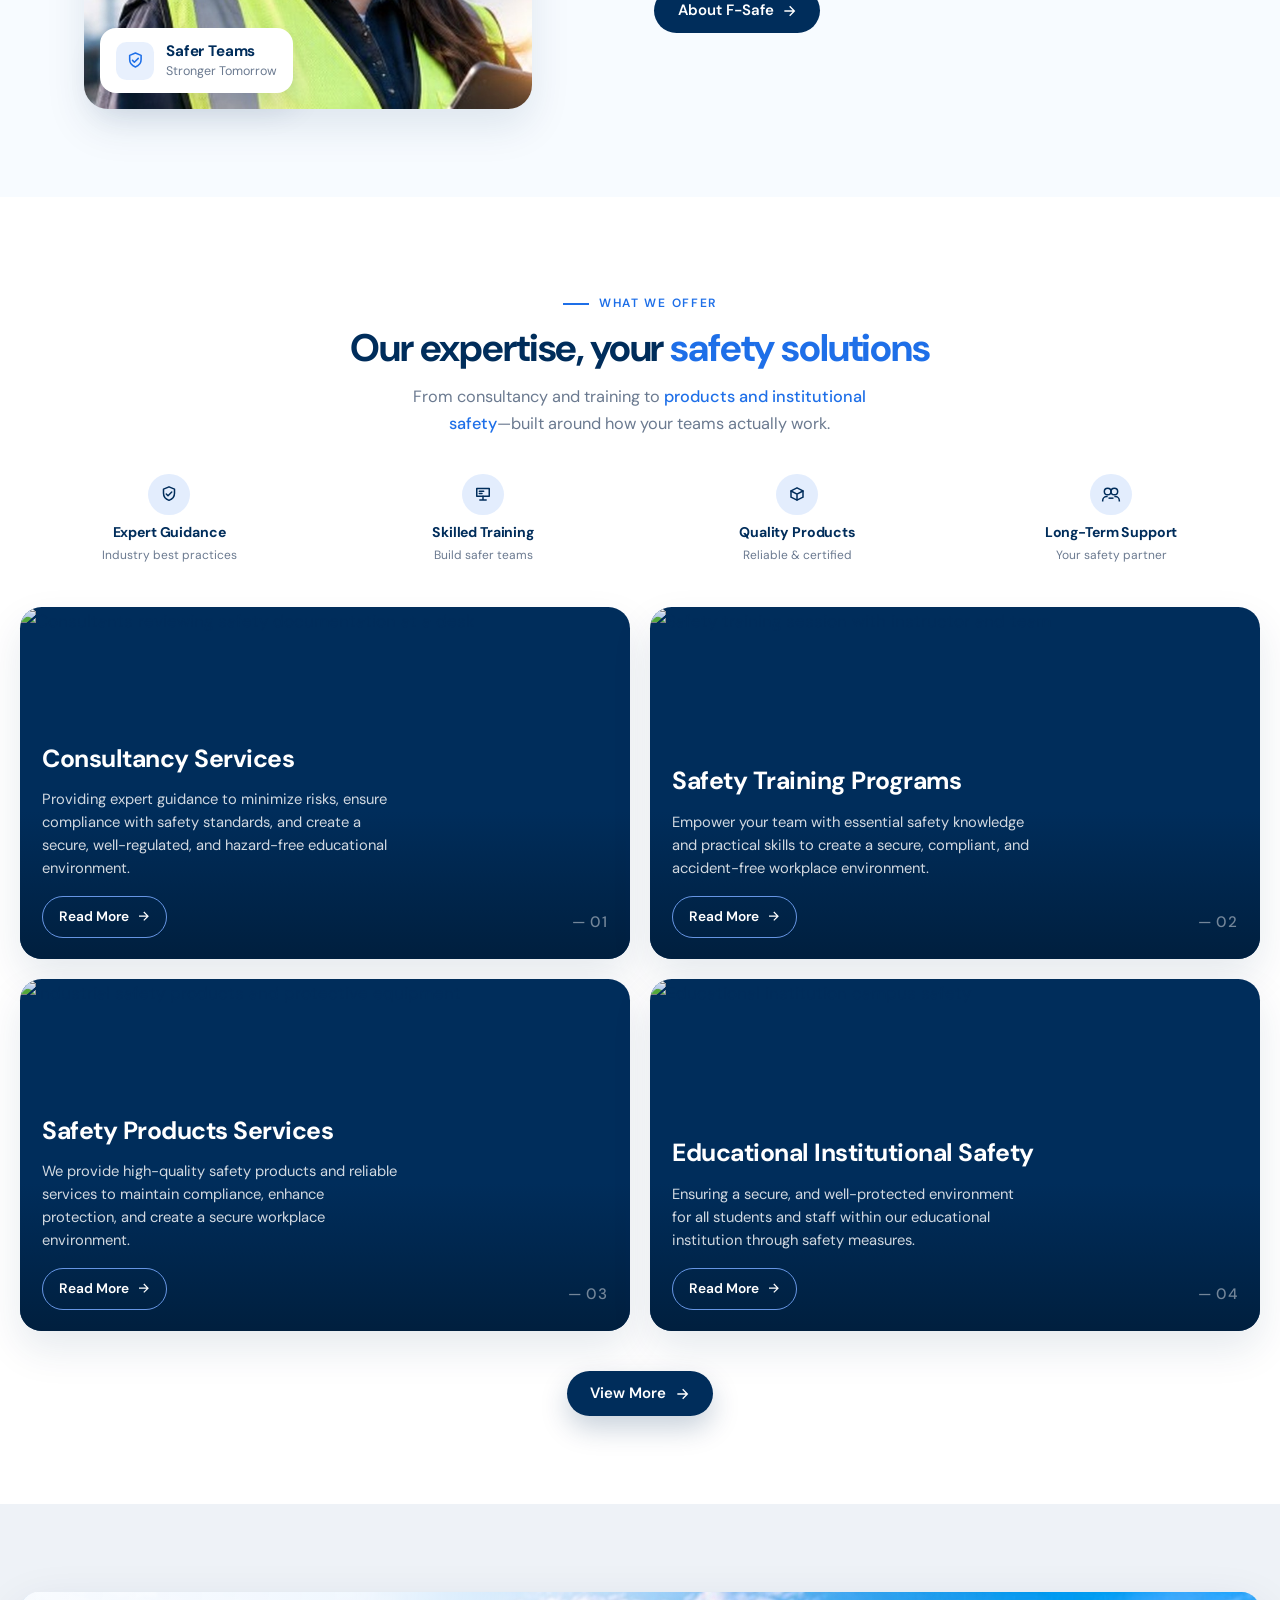
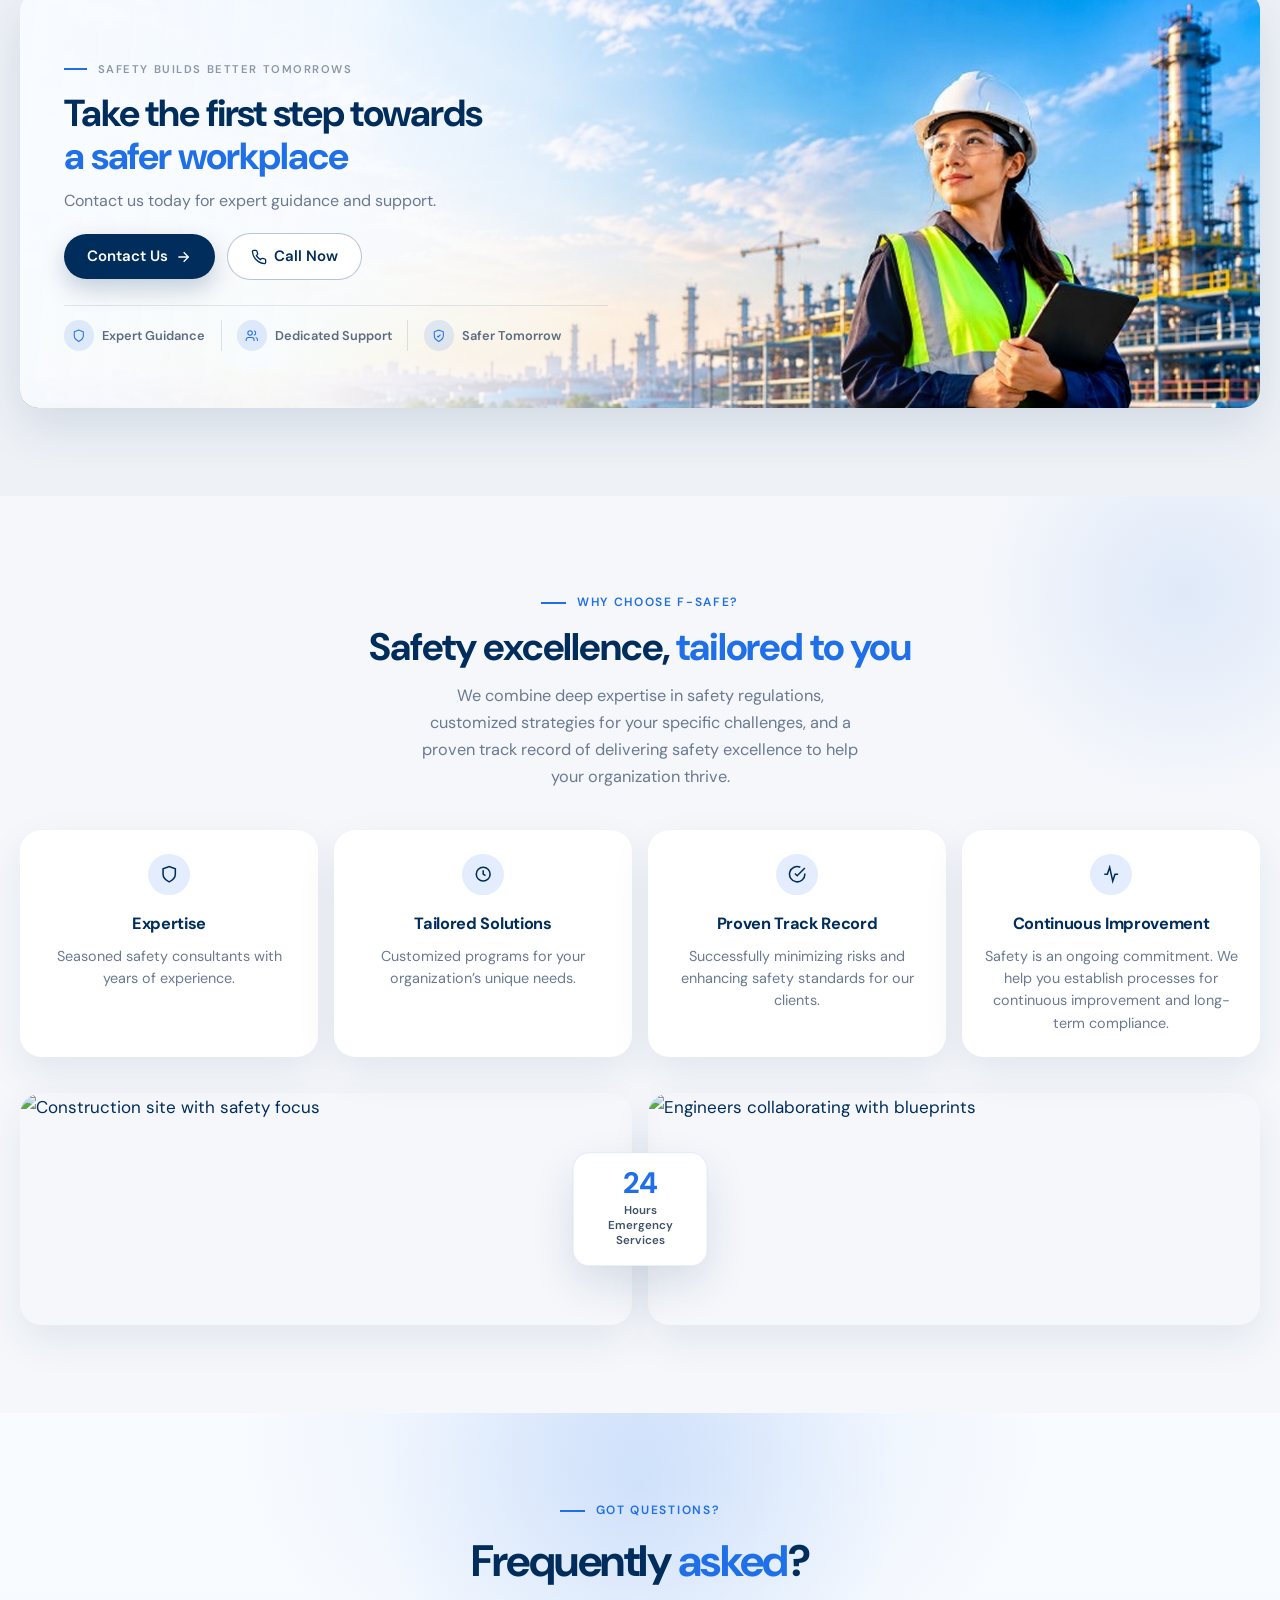
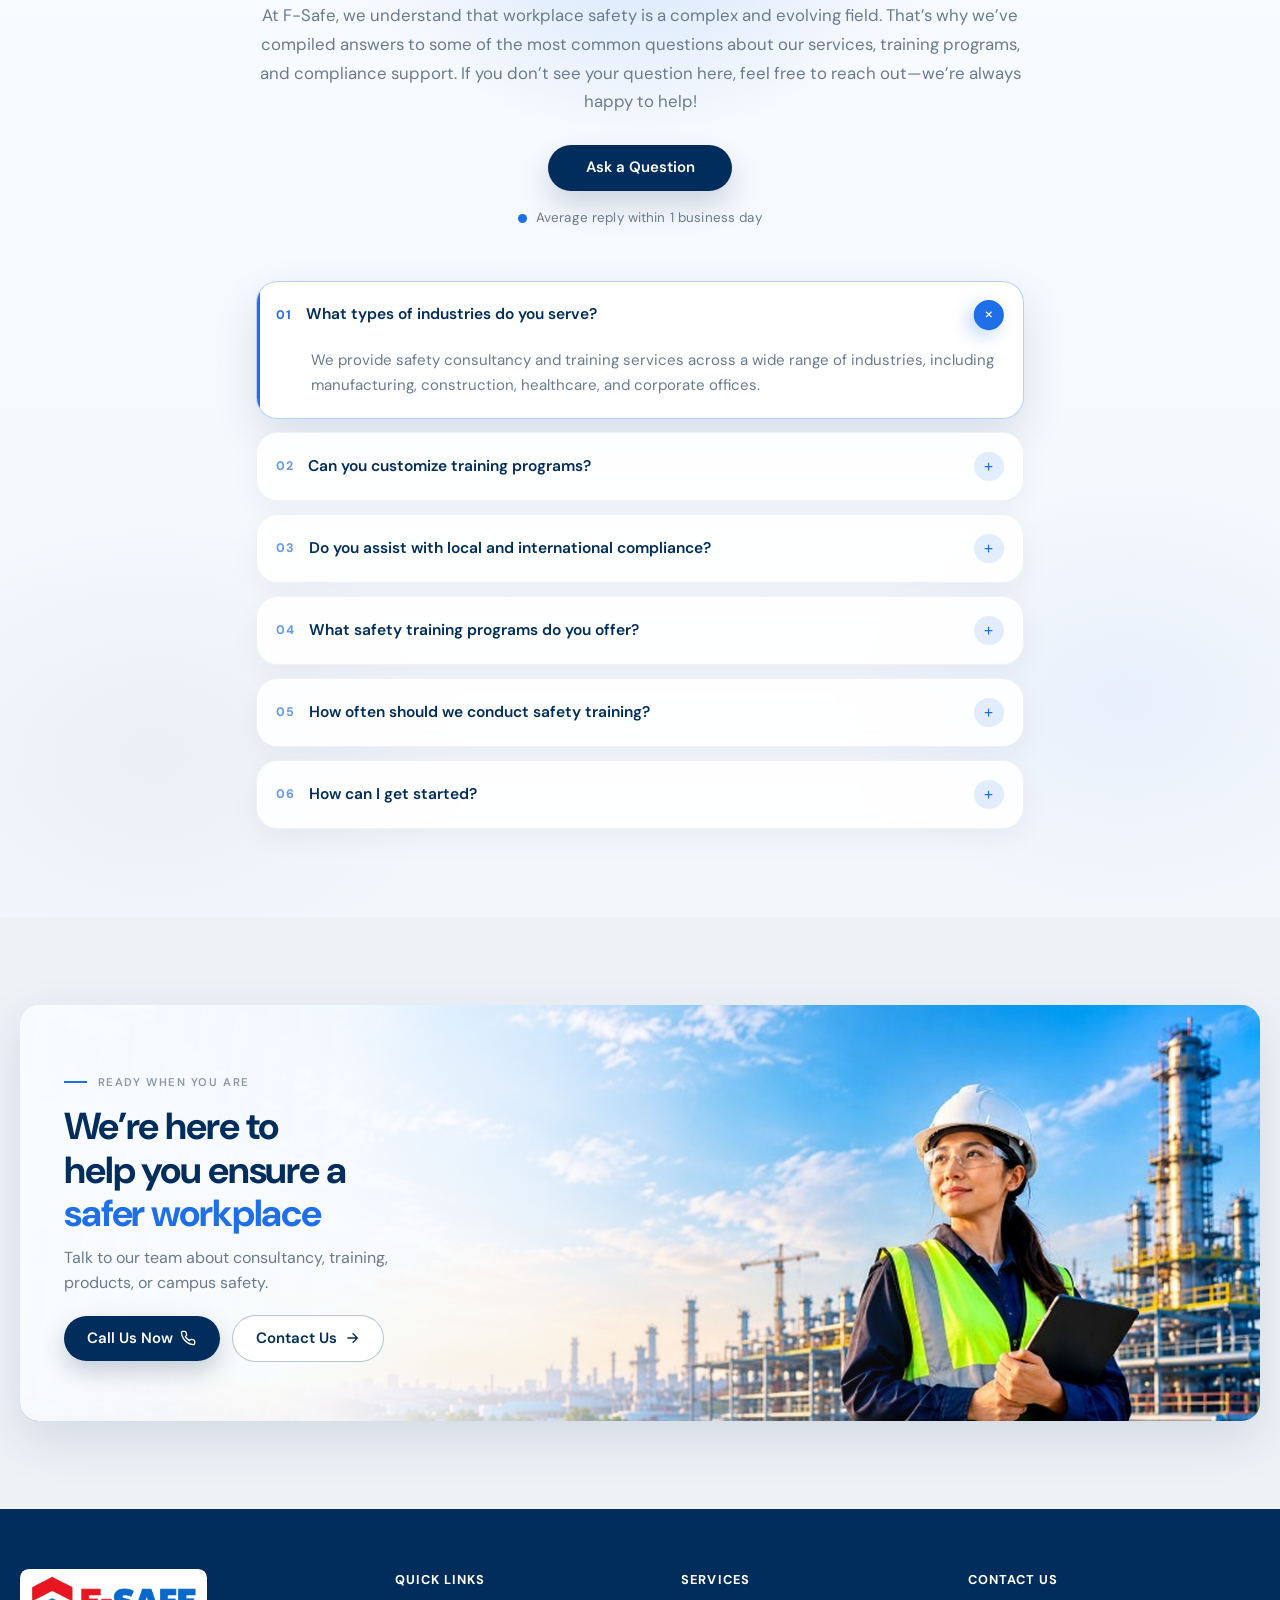
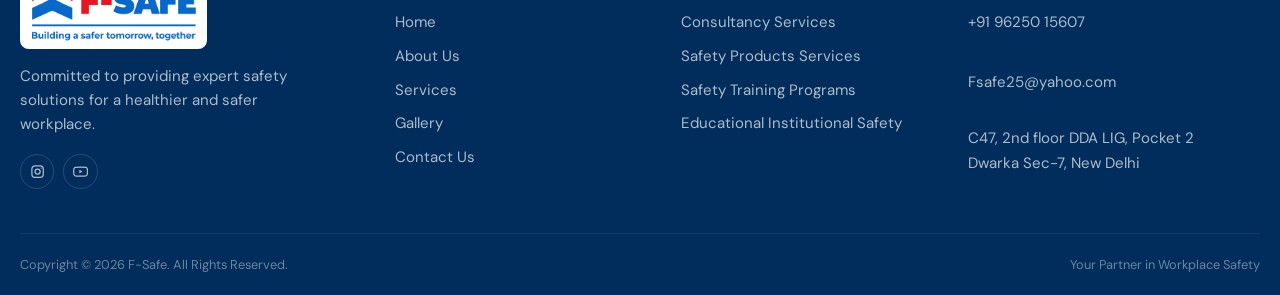
==== commit f0483fc8: "Update stylesheet version to v43 across multiple HTML files; enhance layout and styling in styles.cs" ====
--- a/index.html
+++ b/index.html
@@ -14,7 +14,7 @@
       href="https://fonts.googleapis.com/css2?family=Caveat:wght@600;700&family=DM+Sans:ital,opsz,wght@0,9..40,400;0,9..40,500;0,9..40,600;0,9..40,700;1,9..40,400&display=swap"
       rel="stylesheet"
     />
-    <link rel="stylesheet" href="css/styles.css?v=42" />
+    <link rel="stylesheet" href="css/styles.css?v=43" />
   </head>
   <body class="is-loading">
     <div class="preloader" aria-hidden="true">
@@ -74,10 +74,7 @@
         </div>
         <div class="hero__grid">
           <div class="hero__content">
-            <p class="hero__eyebrow reveal-hero">
-              <span></span>
-              Your Partner in Workplace Safety
-            </p>
+            <p class="hero__eyebrow reveal-hero">Your Partner in Workplace Safety</p>
             <h1 class="reveal-hero">
               Delivering Safety
               <span>Services</span>
--- a/css/styles.css
+++ b/css/styles.css
@@ -566,8 +566,9 @@
   position: relative;
   z-index: 1;
   display: grid;
-  grid-template-columns: minmax(0, 34rem) 1fr;
-  gap: clamp(1.5rem, 3vw, 2.5rem);
+  grid-template-columns: 1fr;
+  justify-items: center;
+  text-align: center;
   align-items: center;
   flex: 1;
   width: min(100% - (var(--gutter) * 2), var(--max));
@@ -577,26 +578,24 @@
 
 .hero__content {
   padding: clamp(1.25rem, 3vh, 2.5rem) 0 clamp(5.5rem, 9vh, 7rem);
-  max-width: 34rem;
+  max-width: 40rem;
+  margin-inline: auto;
+  text-align: center;
+  display: flex;
+  flex-direction: column;
+  align-items: center;
 }
 
 .hero__eyebrow {
   display: inline-flex;
   align-items: center;
-  gap: 0.7rem;
+  justify-content: center;
   font-size: 0.72rem;
   font-weight: 700;
   letter-spacing: 0.14em;
   text-transform: uppercase;
   color: var(--ink);
   margin-bottom: 1.1rem;
-}
-
-.hero__eyebrow span {
-  width: 1.85rem;
-  height: 2px;
-  background: var(--red);
-  flex-shrink: 0;
 }
 
 .hero h1 {
@@ -606,7 +605,7 @@
   line-height: 1.05;
   color: var(--ink);
   margin-bottom: 0.9rem;
-  max-width: 12ch;
+  max-width: 14ch;
 }
 
 .hero h1 span {
@@ -617,9 +616,13 @@
 .hero__lead {
   color: var(--muted);
   font-size: 1.02rem;
-  max-width: 38ch;
+  max-width: 42ch;
   margin-bottom: 1.5rem;
   line-height: 1.65;
+}
+
+.hero .btn-row {
+  justify-content: center;
 }
 
 .hero > .container {
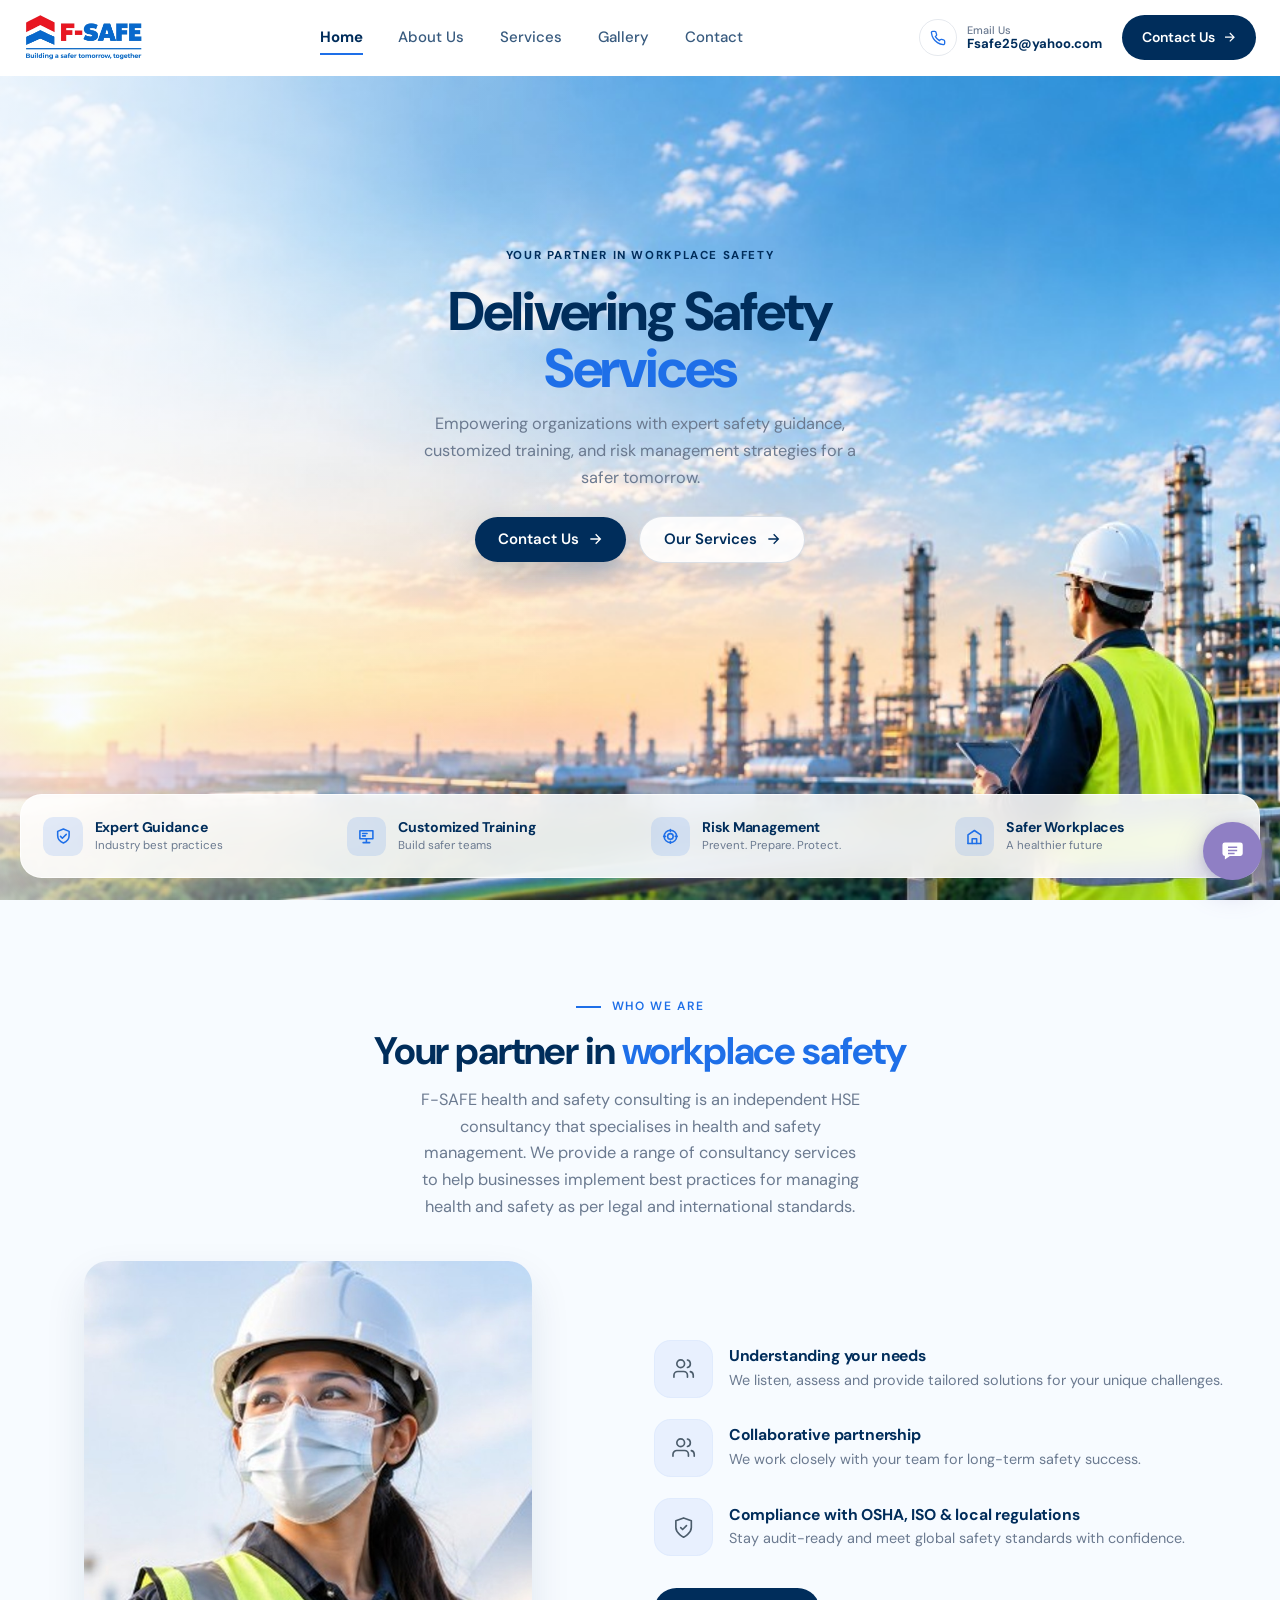
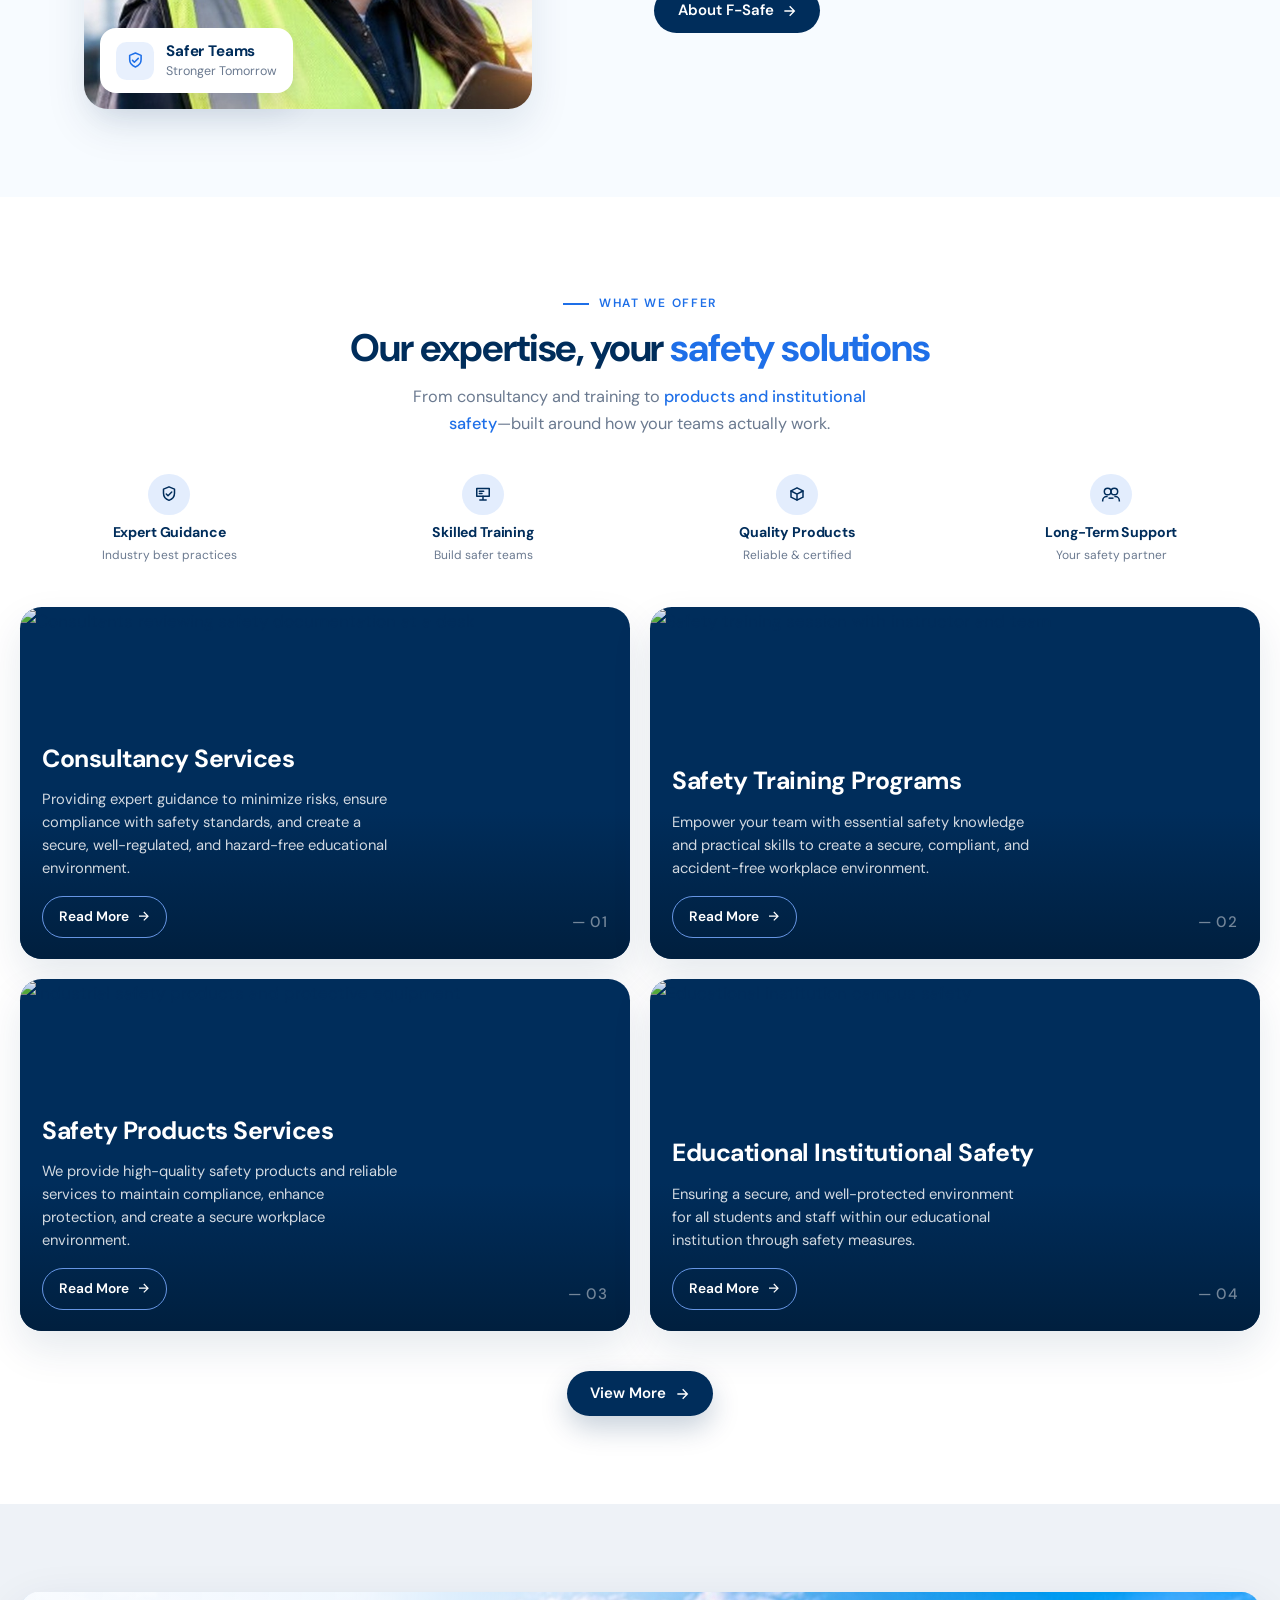
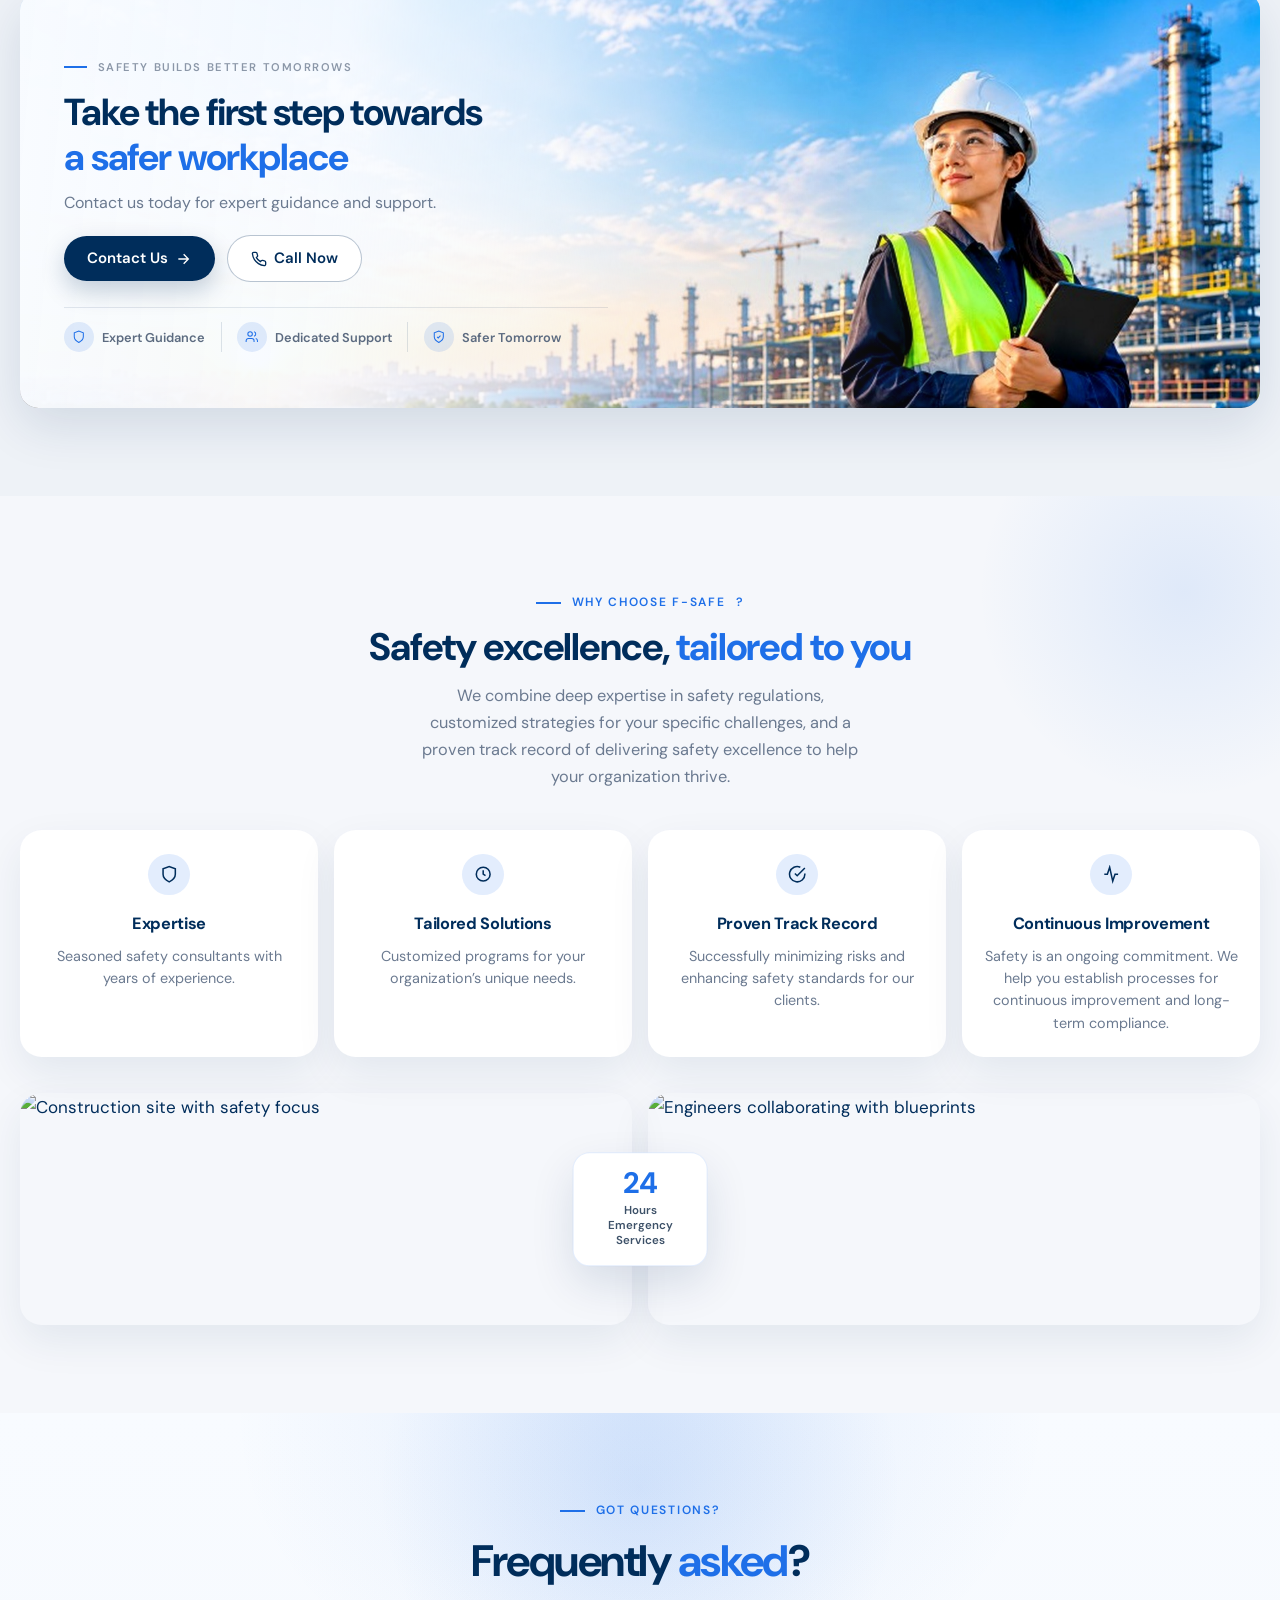
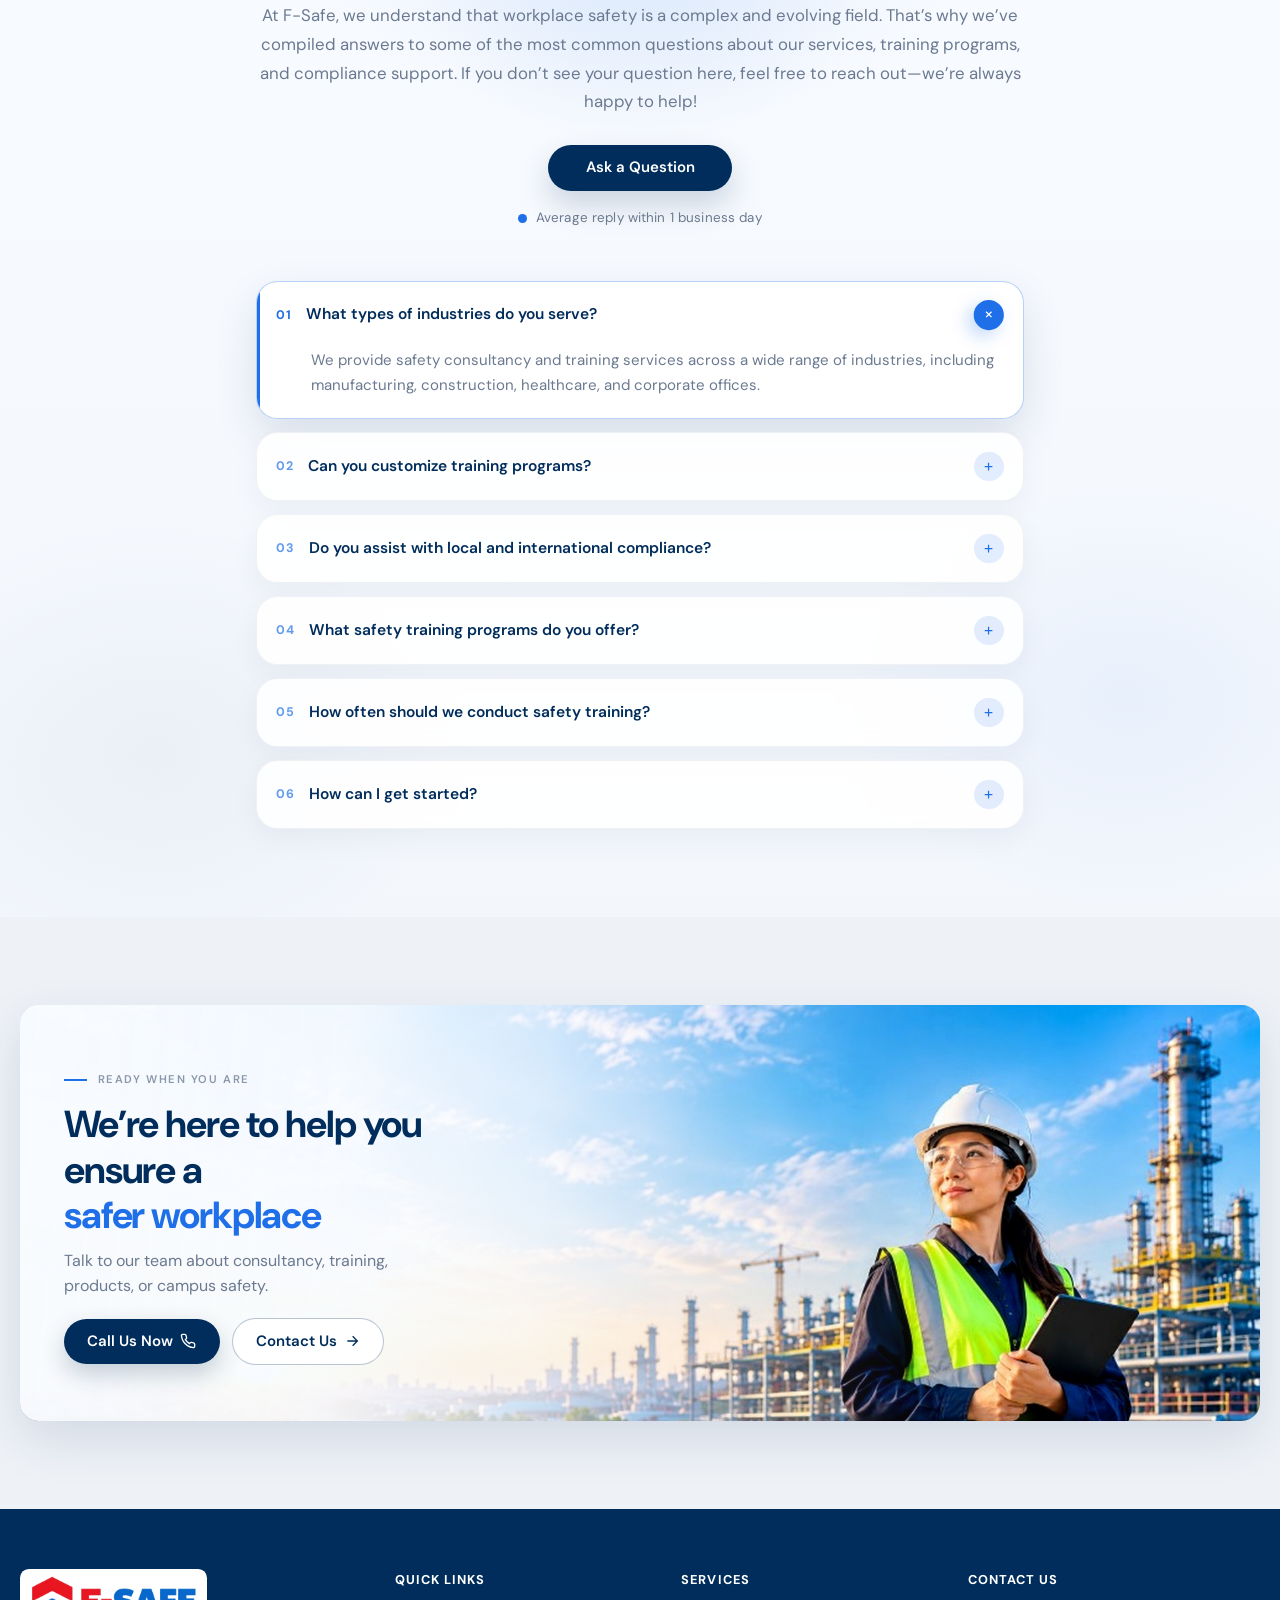
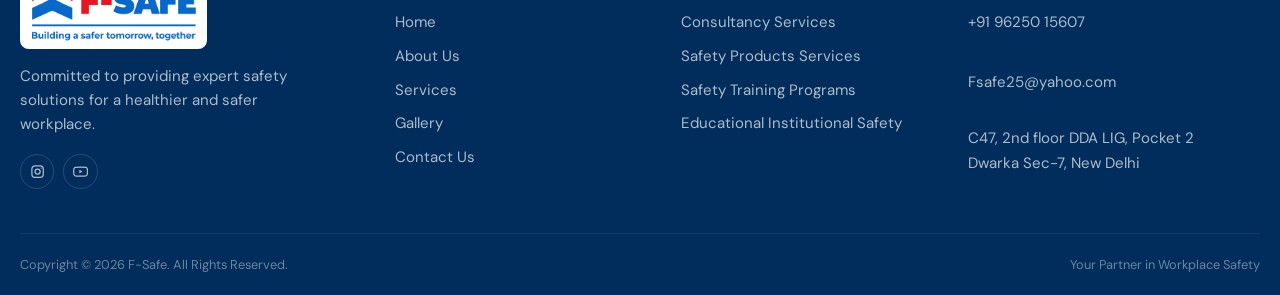
==== commit 8208af21: "Update stylesheet version to v46 in index.html; modify section label for better responsiveness and a" ====
--- a/index.html
+++ b/index.html
@@ -14,7 +14,7 @@
       href="https://fonts.googleapis.com/css2?family=Caveat:wght@600;700&family=DM+Sans:ital,opsz,wght@0,9..40,400;0,9..40,500;0,9..40,600;0,9..40,700;1,9..40,400&display=swap"
       rel="stylesheet"
     />
-    <link rel="stylesheet" href="css/styles.css?v=43" />
+    <link rel="stylesheet" href="css/styles.css?v=46" />
   </head>
   <body class="is-loading">
     <div class="preloader" aria-hidden="true">
@@ -495,7 +495,7 @@
       <section class="why">
         <div class="container">
           <div class="section-head section-head--center reveal">
-            <p class="section-label">Why Choose F-Safe?</p>
+            <p class="section-label">Why Choose F-Safe<span class="mq-only">?</span></p>
             <h2 class="section-title">Safety excellence, <span>tailored to you</span></h2>
             <p class="section-lead">
               We combine deep expertise in safety regulations, customized strategies for your
--- a/css/styles.css
+++ b/css/styles.css
@@ -1386,7 +1386,8 @@
 .feature-pills {
   display: flex;
   flex-wrap: wrap;
-  gap: 0.45rem;
+  justify-content: flex-start;
+  gap: 0.5rem 0.55rem;
   margin: 1.1rem 0 1.35rem;
 }
 
@@ -1616,10 +1617,10 @@
   font-size: clamp(1.65rem, 3.1vw, 2.35rem);
   font-weight: 700;
   letter-spacing: -0.03em;
-  line-height: 1.15;
+  line-height: 1.2;
   margin-bottom: 0.7rem;
   color: var(--navy);
-  text-wrap: balance;
+  text-wrap: pretty;
 }
 
 .cta-band h2 span {
@@ -2711,6 +2712,10 @@
     --gutter: 1rem;
   }
 
+  .mq-only {
+    display: none;
+  }
+
   .about-grid,
   .contact-grid,
   .service-detail__item,
@@ -2777,6 +2782,9 @@
 
   .service-detail__copy {
     text-align: center;
+    display: flex;
+    flex-direction: column;
+    align-items: center;
   }
 
   .service-detail__copy .section-label {
@@ -2784,9 +2792,22 @@
   }
 
   .service-detail__copy .section-lead,
+  .service-detail__copy .section-title,
+  .service-detail__copy h2 {
+    margin-inline: auto;
+  }
+
+  .service-detail__copy .feature-pills,
   .feature-pills {
+    width: min(100%, 28rem);
     margin-inline: auto;
     justify-content: center;
+    align-content: center;
+  }
+
+  .service-detail__copy .btn {
+    align-self: center;
+    margin-inline: auto;
   }
 
   .gallery-grid {
